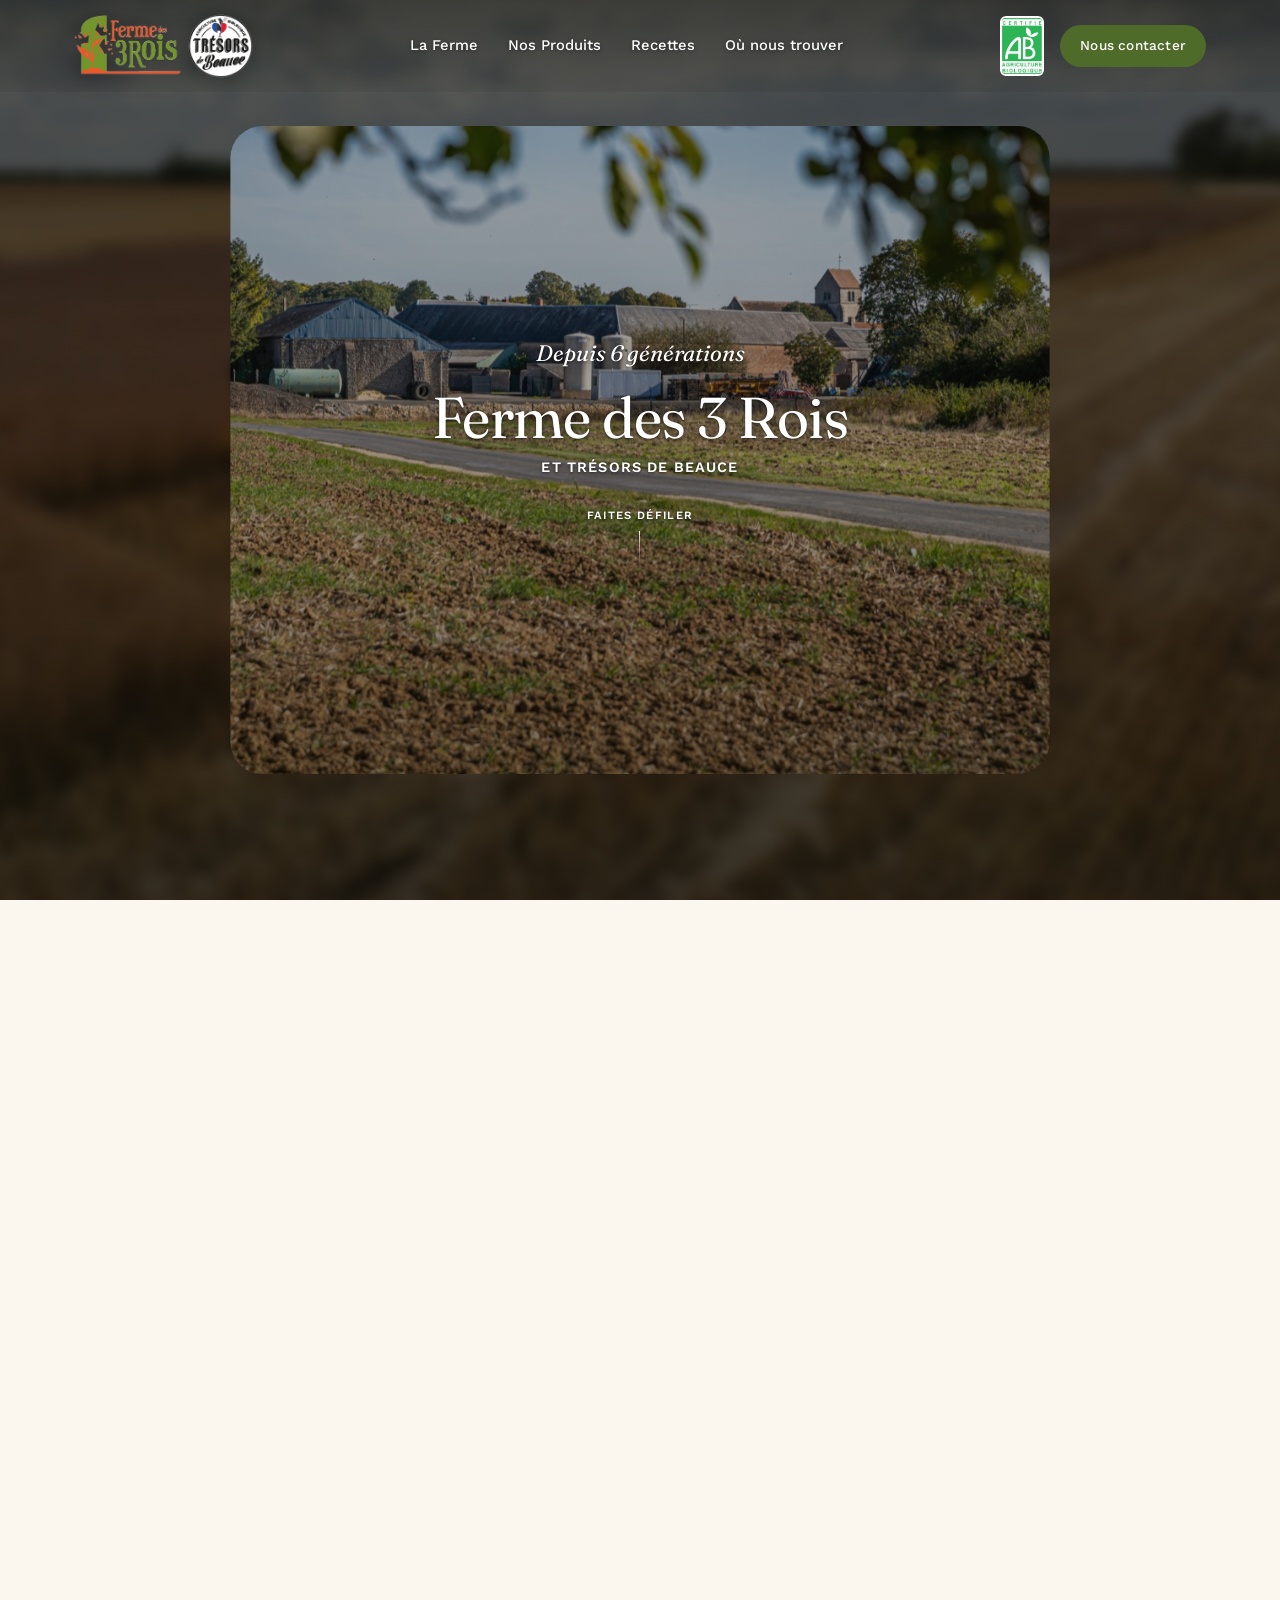
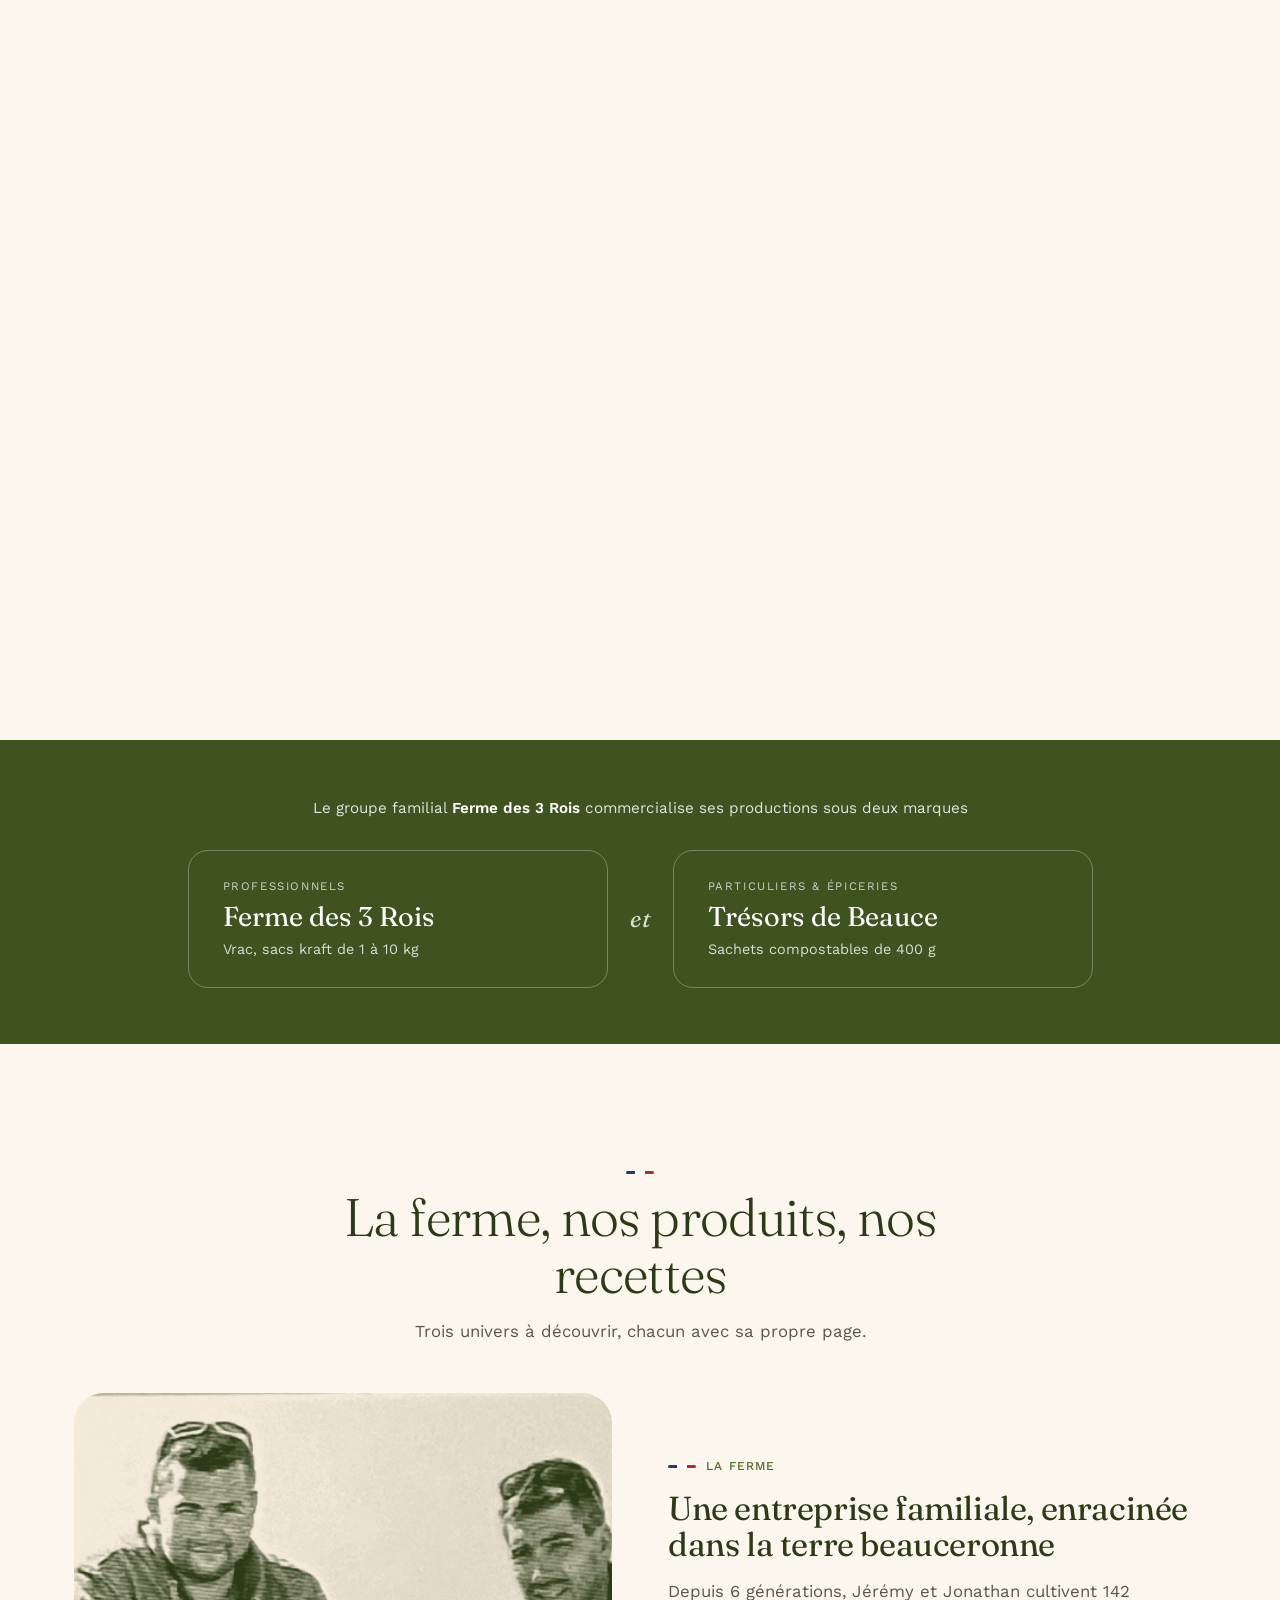
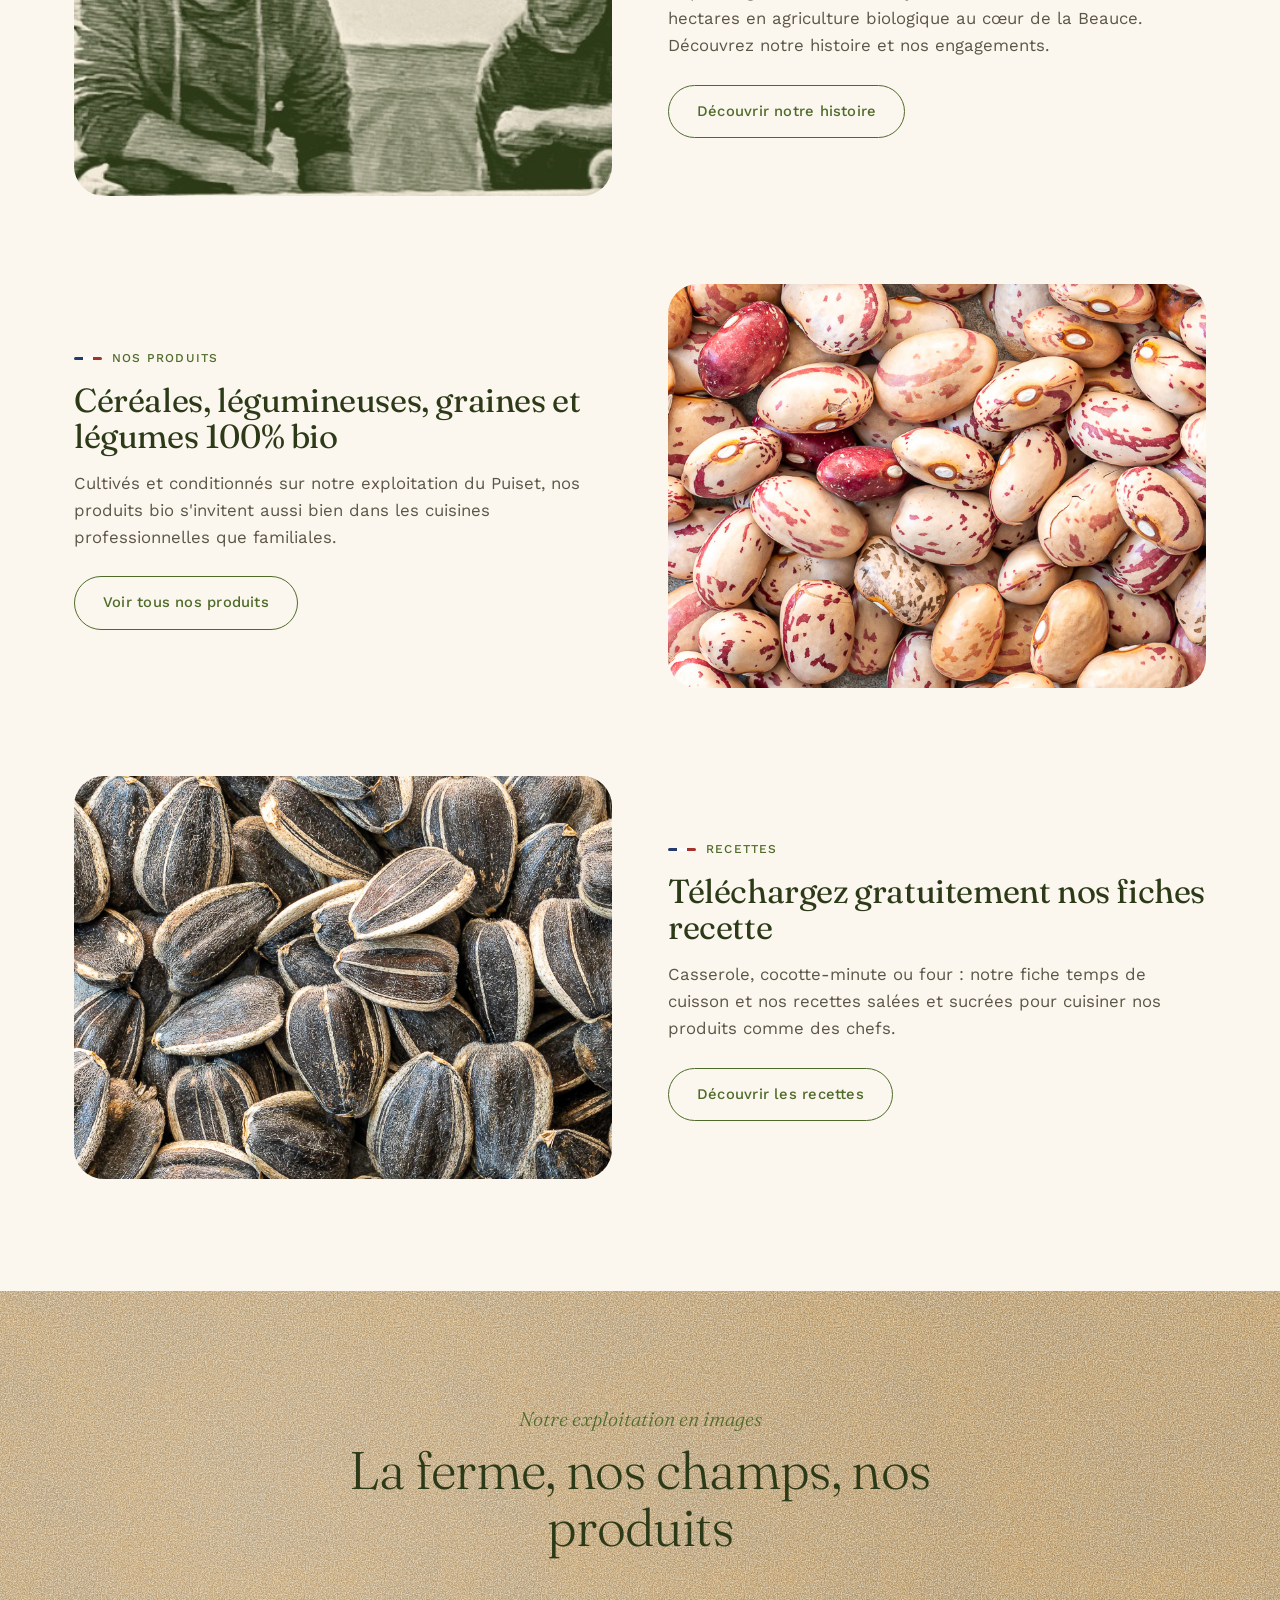
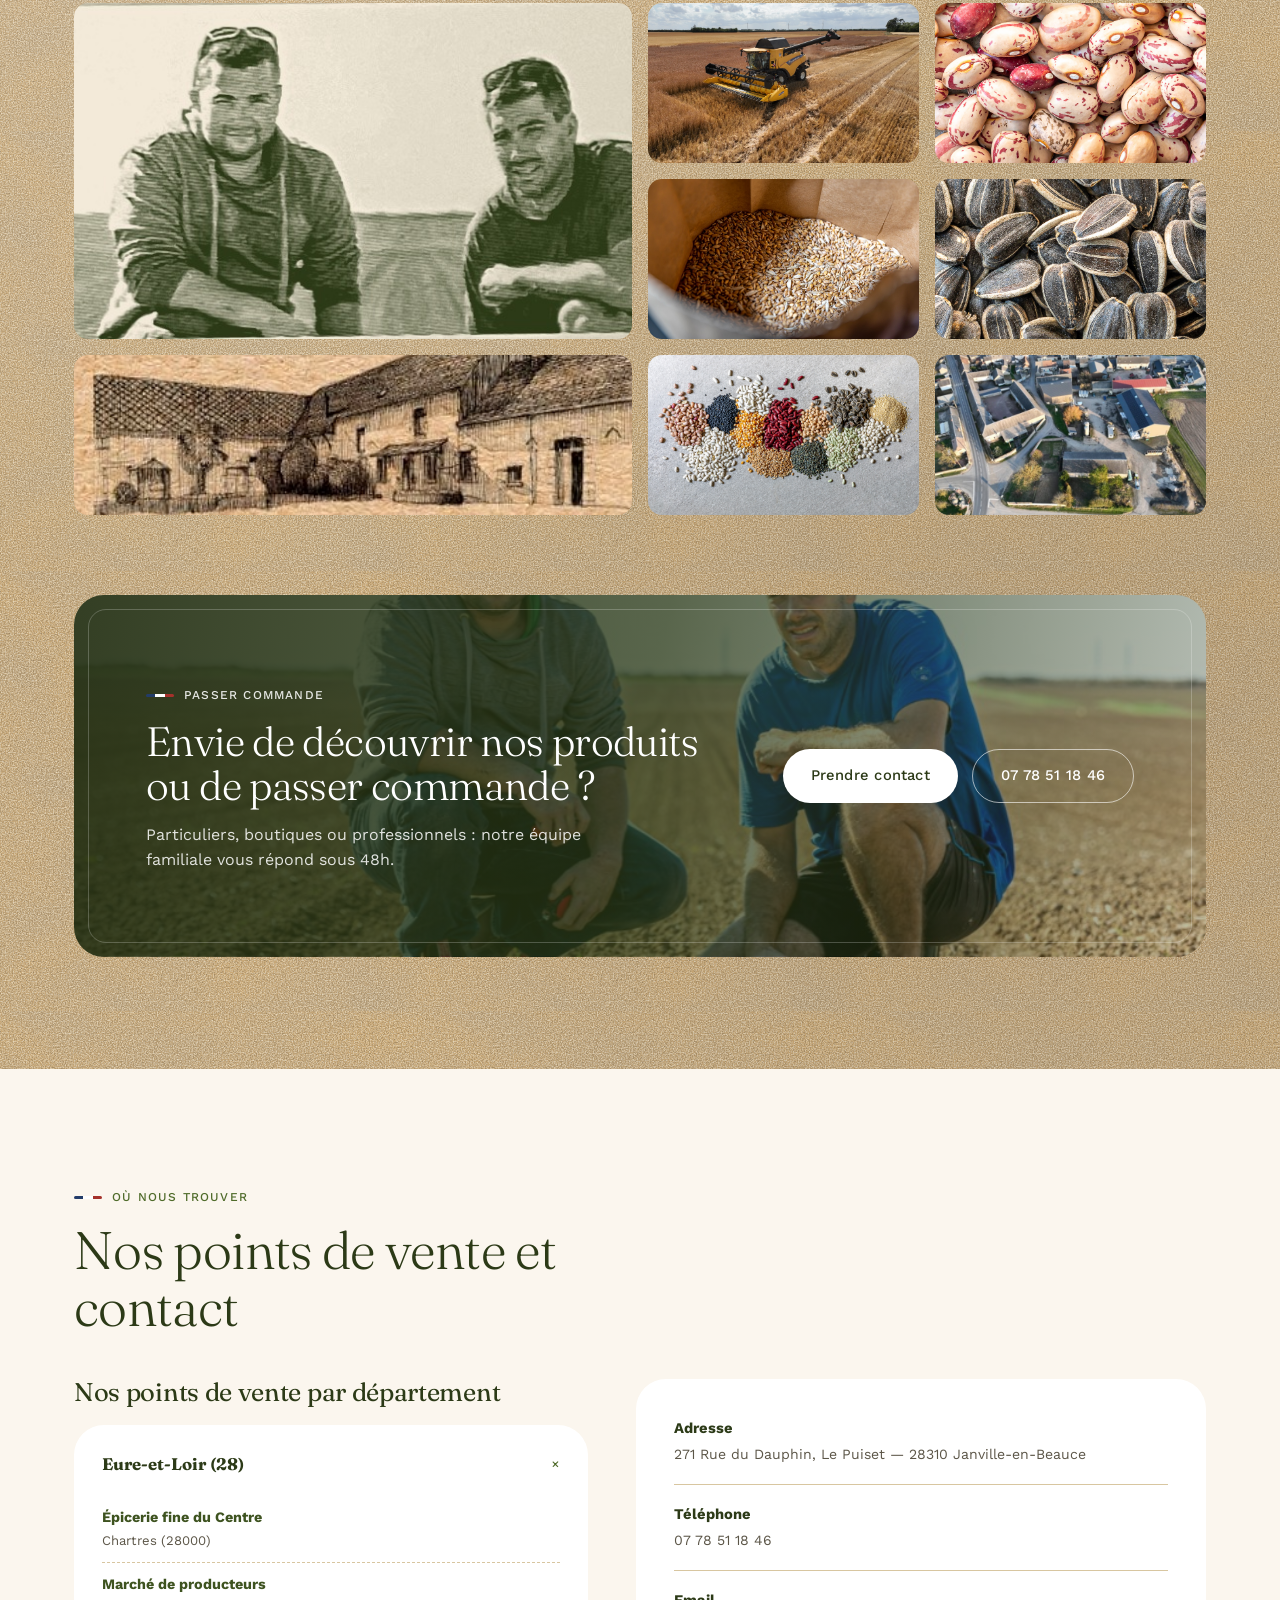
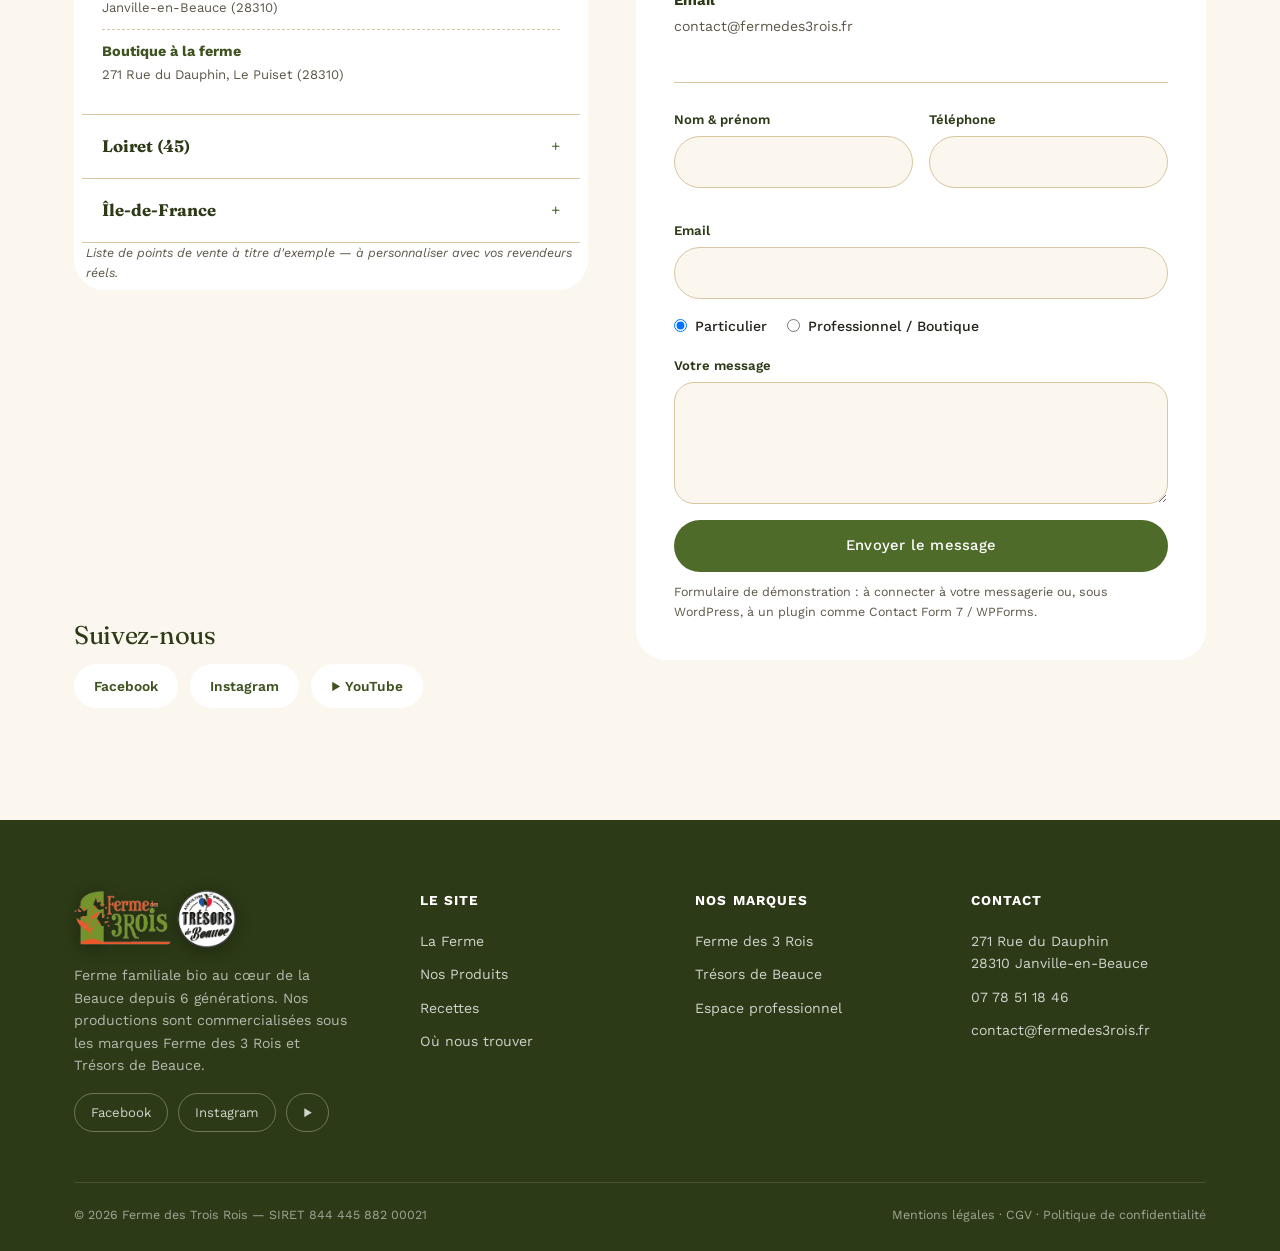
==== index.html @ d500944d "Photos produits libres de droits, bandeaux retravailles, logo AB officiel - Nos produits : 20 photos" ====
<!DOCTYPE html>
<html lang="fr">
<head>
<meta charset="UTF-8">
<meta name="viewport" content="width=device-width, initial-scale=1.0">
<title>Ferme des 3 Rois — Producteur bio en Beauce | Ferme des 3 Rois & Trésors de Beauce</title>
<meta name="description" content="Ferme familiale bio au cœur de la Beauce depuis 6 générations. Céréales, légumineuses, graines et légumes certifiés AB, commercialisés sous les marques Ferme des 3 Rois et Trésors de Beauce.">

<!-- Google Fonts : Fraunces (titres), Caveat (accent manuscrit), Work Sans (texte courant) -->
<link rel="preconnect" href="https://fonts.googleapis.com">
<link rel="preconnect" href="https://fonts.gstatic.com" crossorigin>
<link href="https://fonts.googleapis.com/css2?family=Fraunces:opsz,wght@9..144,300;9..144,400;9..144,500;9..144,600&family=Work+Sans:wght@400;500;600;700&display=swap" rel="stylesheet">

<link rel="stylesheet" href="assets/css/style.css">
</head>
<body>

<!-- ==========================================================
     HEADER
     ========================================================== -->
<header class="site-header" id="siteHeader">
  <div class="container">
    <a href="#accueil" class="brand">
      <img src="assets/images/logo-horizontal.png" alt="Ferme des 3 Rois — Trésors de Beauce">
    </a>

    <nav class="main-nav" id="mainNav">
      <a href="la-ferme.html">La Ferme</a>
      <a href="nos-produits.html">Nos Produits</a>
      <a href="recettes.html">Recettes</a>
      <a href="#contact">Où nous trouver</a>
    </nav>

    <div class="header-cta">
      <div class="ab-chip">
        <img src="assets/images/logo-ab.jpg" alt="Logo Agriculture Biologique" width="40" height="56">
      </div>
      <a href="#contact" class="btn btn-primary btn-sm">Nous contacter</a>
      <button class="nav-toggle" id="navToggle" aria-label="Ouvrir le menu" aria-expanded="false">
        <span></span><span></span><span></span>
      </button>
    </div>
  </div>
</header>

<!-- ==========================================================
     HERO — la photo s'agrandit au fil du défilement (scroll to expand)
     Photos réelles de la ferme : ferme-de-loin.jpg (cadre) et moisson-2.jpg (arrière-plan flouté).
     ========================================================== -->
<section class="scroll-hero" id="accueil">
  <div class="scroll-hero__pin" id="scrollHeroPin">

    <div class="scroll-hero__backdrop">
      <img src="assets/images/real/moisson-2.jpg" alt="">
    </div>

    <div class="scroll-hero__frame" id="scrollHeroFrame">
      <img src="assets/images/real/ferme-de-loin.jpg" alt="La Ferme des 3 Rois au Puiset, vue depuis les champs de la Beauce">
    </div>

    <div class="scroll-hero__gradient" id="scrollHeroGradient"></div>

    <div class="scroll-hero__label" id="scrollHeroLabel">
      <span class="script-tag">Depuis 6 générations</span>
      <h2>Ferme des 3 Rois</h2>
      <span class="scroll-hero__submark">et Trésors de Beauce</span>
      <div class="scroll-cue"><span>Faites défiler</span><span class="line"></span></div>
    </div>

    <div class="container">
      <div class="hero-content" id="scrollHeroContent">
        <span class="hero-kicker"><span class="dot"></span> Producteurs bio · Janville-en-Beauce (28)</span>
        <h1>Le bon sens paysan, <em>depuis 6 générations.</em></h1>
        <p class="hero-lead">La Ferme des 3 Rois cultive et transforme, au cœur de la Beauce, des céréales, légumineuses, graines et légumes 100% biologiques — pour les professionnels comme pour les gourmands.</p>

        <div class="hero-actions">
          <a href="nos-produits.html" class="btn btn-primary">Découvrir nos produits</a>
          <a href="#contact" class="btn btn-outline">Nous contacter</a>
        </div>

        <div class="hero-ab">
          <img class="hero-ab-logo" src="assets/images/logo-ab.jpg" alt="Logo Agriculture Biologique" width="52" height="73">
          <div class="hero-ab-text">
            <strong>Certifié Agriculture Biologique — FR-BIO-01</strong>
            100% de nos cultures conduites en agriculture biologique, contrôlées et certifiées en France.
          </div>
        </div>
      </div>
    </div>

  </div>
</section>

<!-- Bandeau double marque -->
<div class="brands-strip">
  <div class="container">
    <p class="brands-lead">Le groupe familial <strong>Ferme des 3 Rois</strong> commercialise ses productions sous deux marques</p>
    <div class="brands-pair">
      <div class="brand-tile">
        <span class="kicker">Professionnels</span>
        <strong>Ferme des 3 Rois</strong>
        <span>Vrac, sacs kraft de 1 à 10 kg</span>
      </div>
      <span class="brands-et">et</span>
      <div class="brand-tile">
        <span class="kicker">Particuliers &amp; épiceries</span>
        <strong>Trésors de Beauce</strong>
        <span>Sachets compostables de 400 g</span>
      </div>
    </div>
  </div>
</div>

<!-- ==========================================================
     APERÇU DES 3 THÉMATIQUES — chacune a sa propre page
     ========================================================== -->
<section>
  <div class="container">

    <div class="section-head center reveal" style="margin-left:auto;margin-right:auto;">
      <span class="eyebrow" style="justify-content:center;"></span>
      <h2>La ferme, nos produits, nos recettes</h2>
      <p>Trois univers à découvrir, chacun avec sa propre page.</p>
    </div>

    <div class="theme-sections">
      <article class="theme-feature reveal">
        <div class="thumb"><img src="assets/images/real/histoire-portrait.jpg" alt="Jérémy et Jonathan, agriculteurs à la Ferme des 3 Rois"></div>
        <div class="body">
          <span class="eyebrow">La Ferme</span>
          <h3>Une entreprise familiale, enracinée dans la terre beauceronne</h3>
          <p>Depuis 6 générations, Jérémy et Jonathan cultivent 142 hectares en agriculture biologique au cœur de la Beauce. Découvrez notre histoire et nos engagements.</p>
          <a href="la-ferme.html" class="btn btn-ghost">Découvrir notre histoire</a>
        </div>
      </article>

      <article class="theme-feature is-reverse reveal">
        <div class="thumb"><img src="assets/images/real/tdb-legumes-secs.jpg" alt="Haricots bariolés bio, Ferme des 3 Rois"></div>
        <div class="body">
          <span class="eyebrow">Nos Produits</span>
          <h3>Céréales, légumineuses, graines et légumes 100% bio</h3>
          <p>Cultivés et conditionnés sur notre exploitation du Puiset, nos produits bio s'invitent aussi bien dans les cuisines professionnelles que familiales.</p>
          <a href="nos-produits.html" class="btn btn-ghost">Voir tous nos produits</a>
        </div>
      </article>

      <article class="theme-feature reveal">
        <div class="thumb"><img src="assets/images/real/tdb-decortiques.jpg" alt="Tournesol décortiqué bio, Ferme des 3 Rois"></div>
        <div class="body">
          <span class="eyebrow">Recettes</span>
          <h3>Téléchargez gratuitement nos fiches recette</h3>
          <p>Casserole, cocotte-minute ou four : notre fiche temps de cuisson et nos recettes salées et sucrées pour cuisiner nos produits comme des chefs.</p>
          <a href="recettes.html" class="btn btn-ghost">Découvrir les recettes</a>
        </div>
      </article>
    </div>

  </div>
</section>

<!-- ==========================================================
     GALERIE PHOTO
     ========================================================== -->
<section id="galerie" class="paper">
  <div class="container">
    <div class="section-head center reveal" style="margin-left:auto;margin-right:auto;">
      <span class="script-tag">Notre exploitation en images</span>
      <h2>La ferme, nos champs, nos produits</h2>
    </div>

    <div class="gallery-grid reveal" id="galleryGrid">
      <a href="assets/images/real/histoire-portrait.jpg" data-lightbox><img src="assets/images/real/histoire-portrait.jpg" alt="Jérémy et Jonathan, une histoire de famille"></a>
      <a href="assets/images/real/moisson-2.jpg" data-lightbox><img src="assets/images/real/moisson-2.jpg" alt="Le travail de la terre"></a>
      <a href="assets/images/real/tdb-legumes-secs.jpg" data-lightbox><img src="assets/images/real/tdb-legumes-secs.jpg" alt="Nos légumineuses"></a>
      <a href="assets/images/real/produit-epeautre.jpg" data-lightbox><img src="assets/images/real/produit-epeautre.jpg" alt="Nos céréales"></a>
      <a href="assets/images/real/tdb-decortiques.jpg" data-lightbox><img src="assets/images/real/tdb-decortiques.jpg" alt="Nos graines"></a>
      <a href="assets/images/real/histoire-batiment.jpg" data-lightbox><img src="assets/images/real/histoire-batiment.jpg" alt="Notre corps de ferme, au Puiset en Beauce"></a>
      <a href="assets/images/real/atelier-silo.jpg" data-lightbox><img src="assets/images/real/atelier-silo.jpg" alt="Nos légumineuses, céréales et graines"></a>
      <a href="assets/images/real/ferme-drone.jpg" data-lightbox><img src="assets/images/real/ferme-drone.jpg" alt="La ferme vue du ciel"></a>
    </div>

    <div class="page-cta reveal" style="--cta-img:url('../images/real/agriculteurs-champ.jpg')">
      <div class="page-cta__text">
        <span class="eyebrow">Passer commande</span>
        <h3>Envie de découvrir nos produits ou de passer commande&nbsp;?</h3>
        <p>Particuliers, boutiques ou professionnels : notre équipe familiale vous répond sous 48h.</p>
      </div>
      <div class="page-cta__actions">
        <a href="#contact" class="btn btn-light">Prendre contact</a>
        <a href="tel:+33778511846" class="btn btn-outline">07 78 51 18 46</a>
      </div>
    </div>
  </div>
</section>

<!-- ==========================================================
     4. OU NOUS TROUVER / CONTACT
     ========================================================== -->
<section id="contact">
  <div class="container">

    <div class="numbered-head reveal">
      <div class="head-text">
        <span class="eyebrow">Où nous trouver</span>
        <h2>Nos points de vente et contact</h2>
      </div>
    </div>

    <div class="contact-grid">

      <!-- Colonne gauche : magasins + carte + réseaux -->
      <div class="reveal">
        <h3 style="margin-bottom:18px;">Nos points de vente par département</h3>
        <div class="store-finder" id="storeAccordion">

          <div class="accordion-item is-open">
            <button class="accordion-trigger">Eure-et-Loir (28) <span class="chevron">+</span></button>
            <div class="accordion-panel">
              <ul class="store-list">
                <li><strong>Épicerie fine du Centre</strong><span>Chartres (28000)</span></li>
                <li><strong>Marché de producteurs</strong><span>Janville-en-Beauce (28310)</span></li>
                <li><strong>Boutique à la ferme</strong><span>271 Rue du Dauphin, Le Puiset (28310)</span></li>
              </ul>
            </div>
          </div>

          <div class="accordion-item">
            <button class="accordion-trigger">Loiret (45) <span class="chevron">+</span></button>
            <div class="accordion-panel">
              <ul class="store-list">
                <li><strong>Épicerie bio locale</strong><span>Orléans (45000)</span></li>
              </ul>
            </div>
          </div>

          <div class="accordion-item">
            <button class="accordion-trigger">Île-de-France <span class="chevron">+</span></button>
            <div class="accordion-panel">
              <ul class="store-list">
                <li><strong>Épicerie fine partenaire</strong><span>Paris</span></li>
              </ul>
            </div>
          </div>

          <p class="store-note">Liste de points de vente à titre d'exemple — à personnaliser avec vos revendeurs réels.</p>
        </div>

        <div class="map-embed reveal">
          <iframe
            src="https://maps.google.com/maps?q=271%20Rue%20du%20Dauphin%2C%2028310%20Janville-en-Beauce&t=&z=13&ie=UTF8&iwloc=&output=embed"
            loading="lazy" title="Localisation de la Ferme des 3 Rois"></iframe>
        </div>

        <h3 style="margin-bottom:14px;">Suivez-nous</h3>
        <div class="social-row">
          <a href="https://www.facebook.com/Tr%C3%A9sors-De-Beauce-111578571300424" class="social-btn" target="_blank" rel="noopener">Facebook</a>
          <a href="https://www.instagram.com/tresorsdebeauce/" class="social-btn" target="_blank" rel="noopener">Instagram</a>
          <a href="#" class="social-btn">▶️ YouTube</a>
        </div>
      </div>

      <!-- Colonne droite : formulaire -->
      <div class="contact-card reveal">
        <div class="contact-info-row">
          <div><strong>Adresse</strong><span>271 Rue du Dauphin, Le Puiset — 28310 Janville-en-Beauce</span></div>
        </div>
        <div class="contact-info-row">
          <div><strong>Téléphone</strong><a href="tel:+33778511846">07 78 51 18 46</a></div>
        </div>
        <div class="contact-info-row">
          <div><strong>Email</strong><a href="mailto:contact@fermedes3rois.fr">contact@fermedes3rois.fr</a></div>
        </div>

        <hr style="border:none;border-top:1px solid var(--kraft-300);margin:26px 0;">

        <form id="contactForm">
          <div class="form-row">
            <div class="field">
              <label for="cf-nom">Nom &amp; prénom</label>
              <input type="text" id="cf-nom" name="nom" required>
            </div>
            <div class="field">
              <label for="cf-tel">Téléphone</label>
              <input type="tel" id="cf-tel" name="telephone">
            </div>
          </div>
          <div class="field">
            <label for="cf-email">Email</label>
            <input type="email" id="cf-email" name="email" required>
          </div>

          <div class="radio-group">
            <label><input type="radio" name="profil" value="particulier" checked> Particulier</label>
            <label><input type="radio" name="profil" value="professionnel"> Professionnel / Boutique</label>
          </div>

          <div class="field">
            <label for="cf-message">Votre message</label>
            <textarea id="cf-message" name="message" rows="4" required></textarea>
          </div>

          <button type="submit" class="btn btn-primary" style="width:100%;">Envoyer le message</button>
          <p class="form-note">Formulaire de démonstration : à connecter à votre messagerie ou, sous WordPress, à un plugin comme Contact Form 7 / WPForms.</p>
          <div class="form-success" id="formSuccess">✓ Merci, votre message a bien été envoyé. Notre équipe vous répond sous 48h.</div>
        </form>
      </div>

    </div>
  </div>
</section>

<!-- ==========================================================
     FOOTER
     ========================================================== -->
<footer class="site-footer">
  <div class="container">
    <div class="footer-top">
      <div class="footer-brand">
        <img src="assets/images/logo-horizontal.png" alt="Ferme des 3 Rois — Trésors de Beauce">
        <p>Ferme familiale bio au cœur de la Beauce depuis 6 générations. Nos productions sont commercialisées sous les marques Ferme des 3 Rois et Trésors de Beauce.</p>
        <div class="footer-social">
          <a href="https://www.facebook.com/Tr%C3%A9sors-De-Beauce-111578571300424" aria-label="Facebook" target="_blank" rel="noopener">Facebook</a>
          <a href="https://www.instagram.com/tresorsdebeauce/" aria-label="Instagram" target="_blank" rel="noopener">Instagram</a>
          <a href="#" aria-label="YouTube">▶️</a>
        </div>
      </div>
      <div class="footer-col">
        <h5>Le site</h5>
        <ul>
          <li><a href="la-ferme.html">La Ferme</a></li>
          <li><a href="nos-produits.html">Nos Produits</a></li>
          <li><a href="recettes.html">Recettes</a></li>
          <li><a href="#contact">Où nous trouver</a></li>
        </ul>
      </div>
      <div class="footer-col">
        <h5>Nos marques</h5>
        <ul>
          <li><a href="#accueil">Ferme des 3 Rois</a></li>
          <li><a href="#accueil">Trésors de Beauce</a></li>
          <li><a href="nos-produits.html">Espace professionnel</a></li>
        </ul>
      </div>
      <div class="footer-col">
        <h5>Contact</h5>
        <ul>
          <li>271 Rue du Dauphin<br>28310 Janville-en-Beauce</li>
          <li><a href="tel:+33778511846">07 78 51 18 46</a></li>
          <li><a href="mailto:contact@fermedes3rois.fr">contact@fermedes3rois.fr</a></li>
        </ul>
      </div>
    </div>
    <div class="footer-bottom">
      <span>© 2026 Ferme des Trois Rois — SIRET 844 445 882 00021</span>
      <span><a href="#">Mentions légales</a> · <a href="#">CGV</a> · <a href="#">Politique de confidentialité</a></span>
    </div>
  </div>
</footer>

<!-- Lightbox galerie -->
<div class="lightbox" id="lightbox">
  <button class="lightbox-close" id="lightboxClose">✕</button>
  <img src="" alt="" id="lightboxImg">
</div>

<script src="assets/js/main.js"></script>
</body>
</html>
---- assets/css/style.css ----
/* ==========================================================================
   FERME DES 3 ROIS — Feuille de style principale
   Structure pensée pour être simple à reproduire en sections WordPress
   (Elementor / Divi / Bricks) : chaque bloc ci-dessous = une "section".
   ========================================================================== */

/* ---------- 1. Variables de marque ---------- */
:root{
  --green-900:#2c3a17;
  --green-800:#3e5320;
  --green-700:#4f6b2a;
  --green-600:#6e8b3d;
  --green-500:#88a955;
  --green-100:#eef2e4;

  --accent-700:#3e5320;
  --accent-600:#4f6b2a;
  --accent-500:#6e8b3d;
  --accent-400:#88a955;
  --accent-100:#eef2e4;

  --france-blue:#233c69;
  --france-red:#a5312b;

  --kraft-900:#3a2f22;
  --kraft-700:#7a5a38;
  --kraft-300:#d8c6a0;
  --kraft-100:#f3ead9;
  --cream:#fbf6ee;

  --ink:#26231d;
  --ink-soft:#5c5648;
  --white:#ffffff;

  --font-display:'Fraunces', Georgia, 'Times New Roman', serif;
  --font-accent:'Fraunces', Georgia, serif;
  --font-body:'Work Sans', -apple-system, BlinkMacSystemFont, "Segoe UI", sans-serif;

  --radius-lg:30px;
  --radius-md:20px;
  --radius-sm:14px;
  --radius-input:33px;
  --shadow-soft:none;
  --shadow-card:none;
  --container:1180px;
}

/* ---------- 2. Reset & base ---------- */
*,*::before,*::after{box-sizing:border-box;margin:0;padding:0;}
html{scroll-behavior:smooth;}
body{
  font-family:var(--font-body);
  color:var(--ink);
  background:var(--cream);
  line-height:1.6;
  -webkit-font-smoothing:antialiased;
  overflow-x:hidden;
}
img{max-width:100%;display:block;}
a{color:inherit;text-decoration:none;}
ul{list-style:none;}
button{font:inherit;cursor:pointer;border:none;background:none;color:inherit;}
input,textarea,select{font:inherit;}
.container{max-width:var(--container);margin:0 auto;padding:0 24px;}

h1,h2,h3,h4{font-family:var(--font-display);font-weight:400;line-height:1.08;letter-spacing:-0.012em;color:var(--green-900);}
h2{font-size:clamp(2.1rem,4.4vw,3.3rem);font-weight:300;}
h3{font-size:clamp(1.25rem,2.4vw,1.6rem);}
p{color:var(--ink-soft);}

.eyebrow{
  display:inline-flex;align-items:center;gap:10px;
  font-family:var(--font-body);font-weight:500;letter-spacing:.1em;
  text-transform:uppercase;font-size:.75rem;color:var(--accent-600);
  margin-bottom:14px;
}
.eyebrow::before{
  content:"";width:28px;height:3px;display:inline-block;border-radius:2px;
  background:linear-gradient(90deg, var(--france-blue) 0 33%, #fff 33% 67%, var(--france-red) 67% 100%);
}
.script-tag{font-family:var(--font-display);font-style:italic;font-weight:300;font-size:1.25rem;color:var(--green-700);display:block;margin-bottom:6px;}

.section-head{max-width:640px;margin-bottom:48px;}
.section-head.center{margin-left:auto;margin-right:auto;text-align:center;}
.section-head p{margin-top:16px;font-size:1.05rem;max-width:60ch;}
.section-head.center p{margin-left:auto;margin-right:auto;}

section{padding:112px 0;position:relative;}
@media (max-width:720px){ section{padding:64px 0;} }

/* kraft-paper grain (texture reprise de nos emballages) utilisé sur les sections alternées */
.paper{
  background-color:#c9a876;
  background-image:
    radial-gradient(circle at 20% 15%, rgba(255,255,255,.14), transparent 45%),
    radial-gradient(circle at 85% 75%, rgba(58,47,34,.12), transparent 50%),
    url("../images/textures/kraft-paper.svg");
  background-size:auto, auto, 440px 440px;
  background-repeat:no-repeat, no-repeat, repeat;
}

/* ---------- 3. Boutons ---------- */
.btn{
  display:inline-flex;align-items:center;justify-content:center;gap:8px;
  padding:14px 28px;border-radius:100px;font-weight:500;font-size:.92rem;letter-spacing:.015em;
  transition:background .2s ease, color .2s ease, border-color .2s ease;
  white-space:nowrap;
}
.btn-primary{background:var(--accent-600);color:var(--white);}
.btn-primary:hover{background:var(--green-900);}
.btn-outline{border:1.5px solid currentColor;color:var(--white);}
.btn-outline:hover{background:rgba(255,255,255,.15);}
.btn-ghost{border:1px solid var(--green-700);color:var(--green-700);}
.btn-ghost:hover{background:var(--green-700);color:var(--white);}
.btn-sm{padding:10px 20px;font-size:.85rem;}
.btn[disabled]{opacity:.5;cursor:not-allowed;}

/* ---------- 4. Header ---------- */
.site-header{
  position:fixed;top:0;left:0;right:0;z-index:100;
  padding:14px 0;
  background:linear-gradient(180deg, rgba(20,19,12,.42) 0%, rgba(20,19,12,.08) 100%);
  transition:background .3s ease, box-shadow .3s ease, padding .3s ease;
}
.site-header .container{display:flex;align-items:center;justify-content:space-between;gap:24px;}
.site-header.is-scrolled{background:rgba(251,246,238,.97);border-bottom:1px solid rgba(38,35,29,.1);padding:8px 0;}

.brand{display:flex;align-items:center;gap:12px;}
.brand img{height:64px;width:auto;transition:height .3s ease, filter .3s ease;filter:drop-shadow(0 3px 10px rgba(0,0,0,.35));}
.site-header.is-scrolled .brand img{height:50px;filter:drop-shadow(0 2px 6px rgba(38,35,29,.18));}

.ab-chip{display:flex;align-items:center;}
.ab-chip img{height:60px;width:auto;border-radius:6px;border:2px solid #fff;background:#fff;transition:height .3s ease;}
.site-header.is-scrolled .ab-chip img{height:48px;border-color:transparent;}

.main-nav{display:flex;align-items:center;gap:30px;}
.main-nav a{
  font-weight:500;font-size:.92rem;color:#fff;position:relative;padding:4px 0;
  text-shadow:0 1px 4px rgba(0,0,0,.45);transition:color .3s ease, text-shadow .3s ease;
}
.main-nav a::after{content:"";position:absolute;left:0;bottom:-2px;width:0;height:2px;background:var(--accent-400);transition:width .25s ease;}
.main-nav a:hover::after{width:100%;}
.site-header.is-scrolled .main-nav a{color:var(--ink);text-shadow:none;}
.site-header.is-scrolled .main-nav a::after{background:var(--accent-500);}
.header-cta{display:flex;align-items:center;gap:16px;}
.nav-toggle{
  display:none;position:relative;z-index:150;width:42px;height:42px;border-radius:50%;
  background:var(--white);box-shadow:var(--shadow-card);align-items:center;justify-content:center;
  flex-direction:column;gap:5px;flex-shrink:0;
}
.nav-toggle span{width:18px;height:2px;background:var(--ink);display:block;transition:transform .25s ease, opacity .25s ease;}
.nav-toggle.is-open span:nth-child(1){transform:translateY(7px) rotate(45deg);}
.nav-toggle.is-open span:nth-child(2){opacity:0;}
.nav-toggle.is-open span:nth-child(3){transform:translateY(-7px) rotate(-45deg);}

@media (max-width:960px){
  .ab-chip{display:none;}
  .brand img{height:48px;}
  .site-header.is-scrolled .brand img{height:42px;}
  .main-nav{
    position:fixed;z-index:140;top:0;right:0;bottom:0;left:30%;background:var(--cream);
    flex-direction:column;justify-content:center;align-items:flex-start;
    padding:40px;gap:26px;transform:translateX(100%);transition:transform .35s ease;
    }
  .main-nav.open{transform:translateX(0);}
  .main-nav a{font-size:1.3rem;color:var(--ink);text-shadow:none;}
  .nav-toggle{display:flex;}
  .header-cta .btn-primary{padding:11px 18px;font-size:.85rem;}
}

/* ---------- 5. Hero — scroll-to-expand ---------- */
/* Le visiteur fait défiler pour "agrandir" la photo jusqu'au plein écran,
   puis le contenu du hero (titre, texte, CTA) apparaît par-dessus.
   Sous WordPress : bloc HTML/JS personnalisé (Elementor "HTML" ou plugin de code). */
.scroll-hero{position:relative;height:260vh;padding:0;}
@media (max-width:720px){ .scroll-hero{height:210vh;} }

.scroll-hero__pin{
  position:sticky;top:0;height:100svh;min-height:100vh;overflow:hidden;color:var(--white);
}

.scroll-hero__backdrop{position:absolute;top:0;right:0;bottom:0;left:0;z-index:0;}
.scroll-hero__backdrop img{
  width:100%;height:100%;object-fit:cover;filter:blur(6px) brightness(.55) saturate(1.05);
  transform:scale(1.1);
}

.scroll-hero__frame{
  position:absolute;top:0;right:0;bottom:0;left:0;z-index:1;
  overflow:hidden;border-radius:32px;
  clip-path:inset(14vh 18vw round 32px);
  will-change:clip-path;
}
.scroll-hero__frame img{width:100%;height:100%;object-fit:cover;}

.scroll-hero__gradient{
  position:absolute;top:0;right:0;bottom:0;left:0;z-index:2;opacity:.35;
  background:linear-gradient(180deg, rgba(20,19,12,.5) 0%, rgba(20,19,12,.55) 50%, rgba(20,19,12,.9) 100%);
  will-change:opacity;
}

.scroll-hero__label{
  position:absolute;z-index:3;inset:0;display:flex;flex-direction:column;
  align-items:center;justify-content:center;text-align:center;gap:10px;
  will-change:opacity, transform;
}
.scroll-hero__label{text-shadow:0 1px 3px rgba(0,0,0,.55), 0 2px 22px rgba(0,0,0,.6);}
.scroll-hero__label .script-tag{color:#fff;font-weight:400;font-size:1.4rem;}
.scroll-hero__label h2{color:#fff;font-weight:400;font-size:clamp(2.2rem,5vw,3.6rem);}
.scroll-hero__submark{
  font-family:var(--font-body);font-weight:600;font-size:.9rem;letter-spacing:.08em;
  text-transform:uppercase;color:#fff;margin-top:-4px;
}

.scroll-hero .container{position:relative;z-index:3;height:100%;}
.scroll-hero .hero-content{
  position:absolute;left:24px;right:24px;bottom:0;z-index:3;padding:0 0 96px;
  max-width:calc(var(--container) - 48px);margin:0 auto;
  opacity:0;transform:translateY(28px);will-change:opacity, transform;
}
.hero-kicker{
  display:inline-flex;align-items:center;gap:10px;background:transparent;
  border:1px solid rgba(255,255,255,.5);
  padding:8px 16px;border-radius:100px;font-size:.8rem;font-weight:600;letter-spacing:.05em;
  margin-bottom:22px;
}
.hero-kicker .dot{width:6px;height:6px;border-radius:50%;background:var(--accent-500);}
.scroll-hero h1{
  color:var(--white);font-weight:300;letter-spacing:-0.022em;font-size:clamp(2.8rem,6.4vw,5rem);max-width:860px;
}
.scroll-hero h1 em{font-style:normal;color:var(--accent-400);}
.hero-lead{max-width:560px;font-size:1.15rem;color:rgba(255,255,255,.88);margin-top:20px;}
.hero-actions{display:flex;flex-wrap:wrap;gap:16px;margin-top:36px;align-items:center;}
.hero-ab{
  display:flex;align-items:center;gap:12px;margin-top:46px;padding-top:26px;
  border-top:1px solid rgba(255,255,255,.25);max-width:560px;
}
.hero-ab-logo{width:60px;height:auto;border-radius:6px;border:2px solid #fff;flex-shrink:0;}
.hero-ab-text{font-size:.85rem;color:rgba(255,255,255,.85);}
.hero-ab-text strong{display:block;color:#fff;font-size:.95rem;}

.scroll-cue{
  display:flex;flex-direction:column;align-items:center;gap:6px;font-size:.7rem;
  letter-spacing:.12em;color:#fff;font-weight:600;text-transform:uppercase;margin-top:18px;
}
.scroll-cue .line{width:1px;height:34px;background:linear-gradient(rgba(255,255,255,.9),transparent);animation:scrollcue 1.8s infinite;}
@keyframes scrollcue{0%{opacity:0;transform:scaleY(.3);transform-origin:top;}50%{opacity:1;}100%{opacity:0;transform:scaleY(1);transform-origin:top;}}

@media (prefers-reduced-motion: reduce){
  .scroll-hero{height:auto;}
  .scroll-hero__pin{position:relative;height:100svh;}
  .scroll-hero__frame{clip-path:none !important;border-radius:0;}
  .scroll-hero__label{display:none;}
  .scroll-hero .hero-content{position:relative;opacity:1;transform:none;padding-top:40vh;}
  .scroll-hero__gradient{opacity:.85 !important;}
}

/* ---------- 6. Marques (bandeau double marque) ---------- */

/* ---------- 7. Numbered section header ---------- */
.numbered-head{display:flex;gap:20px;align-items:flex-start;margin-bottom:44px;flex-wrap:wrap;}
.numbered-head .num{
  font-family:var(--font-display);font-size:3.2rem;color:var(--green-600);opacity:.35;line-height:1;
}
.numbered-head .head-text{max-width:640px;}

/* ---------- 8. La Ferme : Histoire ---------- */
.histoire{display:grid;grid-template-columns:0.85fr 1.15fr;gap:64px;align-items:center;}
@media (max-width:860px){.histoire{grid-template-columns:1fr;}}
.histoire-media{position:relative;}
.histoire-media img{border-radius:var(--radius-lg);box-shadow:var(--shadow-soft);}
.histoire-media .stat-card{
  position:absolute;left:-24px;bottom:-24px;background:var(--white);border-radius:var(--radius-md);
  padding:18px 22px;box-shadow:var(--shadow-card);display:flex;gap:18px;
}
@media (max-width:520px){.histoire-media .stat-card{position:static;margin-top:18px;left:0;bottom:0;}}
.histoire-media .stat-card div strong{display:block;font-family:var(--font-display);font-size:1.5rem;color:var(--accent-600);}
.histoire-media .stat-card div span{font-size:.75rem;color:var(--ink-soft);text-transform:uppercase;letter-spacing:.05em;}

.histoire-body p{margin-bottom:16px;}
.quote-block{
  margin-top:26px;background:var(--kraft-100);
  border-radius:var(--radius-md);padding:26px 30px;
}
.quote-block p{font-family:var(--font-display);font-style:italic;color:var(--green-900);font-size:1.08rem;margin-bottom:8px;}
.quote-block cite{font-size:.85rem;font-style:normal;color:var(--ink-soft);font-weight:600;}

/* ---------- 9. Engagement cards ---------- */
.engagement-grid{display:grid;grid-template-columns:repeat(4,1fr);gap:24px;margin-top:56px;}
@media (max-width:960px){.engagement-grid{grid-template-columns:1fr 1fr;}}
@media (max-width:560px){.engagement-grid{grid-template-columns:1fr;}}
.engagement-card{
  background:var(--white);border-radius:var(--radius-md);overflow:hidden;box-shadow:var(--shadow-card);
}
.engagement-card img{aspect-ratio:4/3;object-fit:cover;}
.engagement-card .body{padding:22px 22px 26px;}
.engagement-card h4{font-size:1.05rem;margin-bottom:8px;}
.engagement-card p{font-size:.9rem;}
.engagement-card .tick{color:var(--green-600);font-weight:700;font-size:.8rem;}

/* certifications row */
.certif-row{display:flex;flex-wrap:wrap;gap:14px;margin-top:40px;}
.certif-badge{
  display:flex;align-items:center;gap:10px;background:transparent;border:1px solid var(--green-700);border-radius:100px;
  padding:10px 20px;font-size:.82rem;font-weight:500;color:var(--green-800);
}
.certif-badge--fr::before{content:"";width:22px;height:3px;border-radius:2px;
  background:linear-gradient(90deg, var(--france-blue) 0 33%, #fff 33% 67%, var(--france-red) 67% 100%);
  box-shadow:0 0 0 1px rgba(38,35,29,.15);}

/* ---------- 9b. Aperçu des pages (accueil) — 3 sections éditoriales ---------- */
.theme-sections{display:flex;flex-direction:column;gap:88px;margin-top:12px;}
.theme-feature{display:grid;grid-template-columns:1fr 1fr;gap:56px;align-items:center;}
.theme-feature.is-reverse .thumb{order:2;}
.theme-feature.is-reverse .body{order:1;}
.theme-feature .thumb{border-radius:var(--radius-lg);overflow:hidden;box-shadow:var(--shadow-soft);aspect-ratio:4/3;}
.theme-feature .thumb img{width:100%;height:100%;object-fit:cover;}
.theme-feature .body h3{font-size:clamp(1.6rem,2.6vw,2.1rem);margin-bottom:16px;}
.theme-feature .body p{font-size:1.05rem;margin-bottom:26px;}
@media (max-width:860px){
  .theme-feature{grid-template-columns:1fr;gap:26px;}
  .theme-feature.is-reverse .thumb{order:1;}
  .theme-feature.is-reverse .body{order:2;}
  .theme-sections{gap:56px;}
}

/* ---------- 10. Produits ---------- */
.tabs-bar{display:flex;flex-wrap:wrap;gap:10px;margin-bottom:40px;}
.tab-btn{
  padding:11px 22px;border-radius:100px;border:1px solid var(--kraft-300);
  font-weight:500;font-size:.88rem;color:var(--ink-soft);background:var(--white);
  transition:background .2s ease, color .2s ease;
}
.tab-btn.is-active,.tab-btn:hover{background:var(--green-700);border-color:var(--green-700);color:#fff;}

.tab-panel{display:none;}
.tab-panel.is-active{display:block;animation:fadein .4s ease;}
@keyframes fadein{from{opacity:0;}to{opacity:1;}}

.tab-panel-intro{max-width:640px;margin-bottom:28px;font-size:.98rem;}
.subgroup-title{
  font-family:var(--font-body);font-weight:700;text-transform:uppercase;letter-spacing:.08em;
  font-size:.8rem;color:var(--accent-600);margin:32px 0 16px;
}
.subgroup-title:first-of-type{margin-top:0;}

.product-grid{display:grid;grid-template-columns:repeat(4,1fr);gap:22px;}
@media (max-width:1080px){.product-grid{grid-template-columns:repeat(3,1fr);}}
@media (max-width:760px){.product-grid{grid-template-columns:repeat(2,1fr);}}
@media (max-width:460px){.product-grid{grid-template-columns:1fr;}}

.product-card{
  background:var(--white);border-radius:var(--radius-md);overflow:hidden;box-shadow:var(--shadow-card);
}
.product-card .thumb{position:relative;aspect-ratio:4/3;overflow:hidden;}
.product-card .thumb img{width:100%;height:100%;object-fit:cover;}
.product-card .cook-time{
  position:absolute;top:10px;right:10px;background:rgba(255,255,255,.95);border-radius:100px;
  padding:5px 11px;font-size:.72rem;font-weight:700;color:var(--green-800);display:flex;align-items:center;gap:5px;
}
.product-card .body{padding:16px 18px 20px;}
.product-card h4{font-size:.98rem;margin-bottom:6px;}
.product-card p{font-size:.83rem;margin:0;}
.product-more{text-align:center;margin-top:40px;}

/* ---------- 11. Recettes ---------- */
.recipe-feature{
  display:grid;grid-template-columns:1fr 1fr;gap:0;background:var(--green-800);border-radius:var(--radius-lg);
  overflow:hidden;margin-bottom:56px;color:#fff;box-shadow:var(--shadow-soft);
}
@media (max-width:760px){.recipe-feature{grid-template-columns:1fr;}}
.recipe-feature img{height:100%;min-height:260px;object-fit:cover;}
.recipe-feature .body{padding:44px;display:flex;flex-direction:column;justify-content:center;}
.recipe-feature .eyebrow{color:rgba(255,255,255,.85);}
.recipe-feature h3{color:#fff;font-size:1.7rem;margin-bottom:12px;}
.recipe-feature p{color:rgba(255,255,255,.82);margin-bottom:24px;}

.recipe-grid{display:grid;grid-template-columns:repeat(3,1fr);gap:24px;}
@media (max-width:860px){.recipe-grid{grid-template-columns:repeat(2,1fr);}}
@media (max-width:560px){.recipe-grid{grid-template-columns:1fr;}}
.recipe-card{background:var(--white);border-radius:var(--radius-md);overflow:hidden;box-shadow:var(--shadow-card);}
.recipe-card .thumb{aspect-ratio:4/3;overflow:hidden;}
.recipe-card .thumb img{width:100%;height:100%;object-fit:cover;}
.recipe-card .body{padding:18px 20px 22px;}
.recipe-card .meta{display:flex;gap:10px;font-size:.75rem;color:var(--ink-soft);margin-bottom:8px;text-transform:uppercase;letter-spacing:.04em;}
.recipe-card h4{font-size:1.02rem;margin-bottom:8px;}
.recipe-card p{font-size:.86rem;margin-bottom:16px;}

/* ---------- 12. Galerie ---------- */
.gallery-grid{
  display:grid;grid-template-columns:repeat(4,1fr);grid-auto-rows:160px;gap:16px;
}
.gallery-grid a{border-radius:var(--radius-sm);overflow:hidden;display:block;position:relative;}
.gallery-grid img{width:100%;height:100%;object-fit:cover;}
.gallery-grid a::after{content:"⤢";position:absolute;top:10px;right:10px;color:#fff;background:rgba(0,0,0,.35);
  width:30px;height:30px;border-radius:50%;display:flex;align-items:center;justify-content:center;font-size:.85rem;opacity:0;transition:opacity .2s;}
.gallery-grid a:hover::after{opacity:1;}
.gallery-grid a:nth-child(1){grid-column:span 2;grid-row:span 2;}
.gallery-grid a:nth-child(6){grid-column:span 2;}
@media (max-width:760px){
  .gallery-grid{grid-template-columns:repeat(2,1fr);grid-auto-rows:140px;}
  .gallery-grid a:nth-child(1){grid-column:span 2;grid-row:span 2;}
}

.lightbox{
  position:fixed;top:0;right:0;bottom:0;left:0;background:rgba(20,18,12,.92);z-index:1000;display:none;
  align-items:center;justify-content:center;padding:40px;
}
.lightbox.is-open{display:flex;}
.lightbox img{max-width:min(900px,90vw);max-height:80vh;border-radius:var(--radius-md);}
.lightbox-close{position:absolute;top:24px;right:28px;color:#fff;font-size:1.8rem;width:44px;height:44px;
  border-radius:50%;background:rgba(255,255,255,.12);display:flex;align-items:center;justify-content:center;}


/* ---------- 13. Contact section ---------- */
.contact-grid{display:grid;grid-template-columns:1.05fr 0.95fr;gap:48px;align-items:start;}
@media (max-width:960px){.contact-grid{grid-template-columns:1fr;}}

.store-finder{background:var(--white);border-radius:var(--radius-lg);box-shadow:var(--shadow-card);padding:8px;margin-bottom:26px;}
.accordion-item{border-bottom:1px solid var(--kraft-300);}
.accordion-item:last-child{border-bottom:none;}
.accordion-trigger{
  width:100%;display:flex;align-items:center;justify-content:space-between;padding:18px 20px;
  font-weight:700;font-family:var(--font-display);font-size:1.05rem;color:var(--green-900);text-align:left;
}
.accordion-trigger .chevron{transition:transform .25s ease;color:var(--accent-600);}
.accordion-item.is-open .chevron{transform:rotate(45deg);}
.accordion-panel{max-height:0;overflow:hidden;transition:max-height .3s ease;}
.accordion-item.is-open .accordion-panel{max-height:400px;}
.store-list{padding:0 20px 18px;}
.store-list li{padding:10px 0;border-top:1px dashed var(--kraft-300);font-size:.9rem;}
.store-list li:first-child{border-top:none;}
.store-list li strong{display:block;color:var(--green-800);}
.store-list li span{font-size:.82rem;color:var(--ink-soft);}
.store-note{font-size:.78rem;color:var(--ink-soft);padding:0 4px;font-style:italic;}

.map-embed{border-radius:var(--radius-lg);overflow:hidden;box-shadow:var(--shadow-card);margin-bottom:26px;}
.map-embed iframe{width:100%;height:280px;border:0;display:block;}

.social-row{display:flex;gap:12px;flex-wrap:wrap;}
.social-btn{
  display:flex;align-items:center;gap:10px;background:var(--white);border-radius:100px;
  padding:11px 20px;box-shadow:var(--shadow-card);font-weight:600;font-size:.86rem;color:var(--green-800);
  transition:background .2s ease, color .2s ease;
}
.social-btn:hover{background:var(--green-700);color:#fff;}

.contact-card{background:var(--white);border-radius:var(--radius-lg);box-shadow:var(--shadow-card);padding:38px;}
.contact-info-row{display:flex;gap:14px;margin-bottom:20px;}
.contact-info-row .ico{
  width:42px;height:42px;border-radius:50%;background:var(--green-100);color:var(--green-700);
  display:flex;align-items:center;justify-content:center;flex-shrink:0;font-size:1.1rem;
}
.contact-info-row strong{display:block;font-size:.92rem;color:var(--green-900);}
.contact-info-row span,.contact-info-row a{font-size:.88rem;color:var(--ink-soft);}

.form-row{display:grid;grid-template-columns:1fr 1fr;gap:16px;margin-bottom:16px;}
@media (max-width:520px){.form-row{grid-template-columns:1fr;}}
.field{display:flex;flex-direction:column;gap:6px;margin-bottom:16px;}
.field label{font-size:.82rem;font-weight:600;color:var(--green-900);}
.field input,.field select,.field textarea{
  border:1px solid var(--kraft-300);border-radius:var(--radius-input);padding:13px 22px;
  background:var(--cream);font-size:.92rem;color:var(--ink);transition:border-color .2s ease;
}
.field textarea{border-radius:var(--radius-md);}
.field input:focus,.field select:focus,.field textarea:focus{outline:none;border-color:var(--green-600);}
.radio-group{display:flex;gap:20px;margin-bottom:18px;}
.radio-group label{display:flex;align-items:center;gap:8px;font-size:.88rem;color:var(--ink);font-weight:500;}
.form-note{font-size:.78rem;color:var(--ink-soft);margin-top:10px;}
.form-success{display:none;background:var(--green-100);color:var(--green-800);border-radius:var(--radius-sm);
  padding:14px 16px;font-size:.88rem;font-weight:600;margin-top:16px;}
.form-success.is-visible{display:block;}

/* ---------- 14. Footer ---------- */
.site-footer{background:var(--green-900);color:rgba(255,255,255,.78);padding:70px 0 26px;}
.footer-top{display:grid;grid-template-columns:1.3fr 1fr 1fr 1fr;gap:40px;margin-bottom:50px;}
@media (max-width:860px){.footer-top{grid-template-columns:1fr 1fr;}}
@media (max-width:520px){.footer-top{grid-template-columns:1fr;}}
.footer-brand img{height:58px;margin-bottom:16px;filter:drop-shadow(0 3px 8px rgba(0,0,0,.35));}
.footer-brand p{color:rgba(255,255,255,.65);font-size:.88rem;max-width:280px;}
.footer-col h5{color:#fff;font-family:var(--font-body);font-size:.85rem;text-transform:uppercase;letter-spacing:.08em;margin-bottom:18px;}
.footer-col li{margin-bottom:11px;font-size:.88rem;}
.footer-col a:hover{color:#fff;}
.footer-social{display:flex;gap:10px;margin-top:16px;}
.footer-social a{width:36px;height:36px;border-radius:50%;background:rgba(255,255,255,.08);display:flex;align-items:center;justify-content:center;transition:background .2s;}
.footer-social a:hover{background:var(--accent-500);}
.footer-bottom{border-top:1px solid rgba(255,255,255,.12);padding-top:22px;display:flex;flex-wrap:wrap;gap:12px;justify-content:space-between;font-size:.78rem;color:rgba(255,255,255,.55);}
.footer-bottom a:hover{color:#fff;}

/* ---------- 14b. En-tête de page (pages La Ferme / Nos Produits / Recettes) ---------- */
.page-header{
  position:relative;padding:200px 0 64px;color:#fff;overflow:hidden;
  background-size:cover;background-position:center;background-color:var(--green-800);
}
.page-header::before{
  content:"";position:absolute;top:0;right:0;bottom:0;left:0;
  background:rgba(20,19,12,.6);
}
.page-header .container{position:relative;z-index:1;}
.page-header .eyebrow{color:#fff;}
.page-header h1{color:#fff;font-size:clamp(2.2rem,5vw,3.4rem);max-width:700px;}
.page-header p{color:rgba(255,255,255,.85);max-width:600px;margin-top:16px;font-size:1.08rem;}
@media (max-width:720px){ .page-header{padding:150px 0 48px;} }


/* ---------- 15. Utilities ---------- */
.reveal{opacity:0;transition:opacity .6s ease;}
.reveal.is-visible{opacity:1;}
.text-center{text-align:center;}

/* ============================================================
   LA FERME — valeurs, cycle agricole, récolte
   ============================================================ */

.cycle-steps{list-style:none;counter-reset:step;display:grid;grid-template-columns:repeat(3,1fr);gap:24px;margin-bottom:64px;}
@media (max-width:960px){.cycle-steps{grid-template-columns:repeat(2,1fr);}}
@media (max-width:620px){.cycle-steps{grid-template-columns:1fr;}}
.cycle-steps li{counter-increment:step;background:var(--white);border-radius:var(--radius-md);padding:26px 26px 28px;box-shadow:var(--shadow-card);}
.cycle-steps li::before{content:counter(step,decimal-leading-zero);display:block;font-family:var(--font-display);font-size:2rem;color:var(--green-600);opacity:.5;line-height:1;margin-bottom:10px;}
.cycle-steps h4{font-size:1.05rem;margin-bottom:8px;}
.cycle-steps p{font-size:.9rem;}


/* ============================================================
   16. Finitions éditoriales — surfaces plates en "patchwork"
   (la profondeur vient des aplats de couleur, jamais des ombres)
   ============================================================ */
.footer-social a{width:auto;height:auto;border-radius:100px;padding:8px 16px;font-size:.82rem;
  background:transparent;border:1px solid rgba(255,255,255,.3);}
.contact-info-row{margin-bottom:18px;padding-bottom:18px;border-bottom:1px solid var(--kraft-300);}
.contact-info-row:last-of-type{border-bottom:none;}
.stat-card{border:1px solid var(--kraft-300);}

/* tuiles : blanc → vert pâle → kraft clair, en rotation */
.cycle-steps li:nth-child(3n+2),.engagement-card:nth-child(3n+2),
.product-card:nth-child(3n+2) .body,.recipe-card:nth-child(3n+2) .body{background:var(--green-100);}
.cycle-steps li:nth-child(3n),.engagement-card:nth-child(3n),
.product-card:nth-child(3n) .body,.recipe-card:nth-child(3n) .body{background:var(--kraft-100);}
.engagement-card:nth-child(4n){background:var(--white);}
.cycle-steps li{padding:34px 34px 36px;}
.histoire-body p,.theme-feature .body p{max-width:60ch;}

/* sections claires : les tuiles blanches ne se perdent pas sur le fond crème */

/* ---------- 17. Galerie élastique (La Ferme — valeurs) ----------
   Panneaux photo qui s'ouvrent au survol / au clic (flex animé). */
.elastic-gallery{display:flex;gap:14px;height:560px;}
.elastic-item{
  position:relative;flex:1;overflow:hidden;border-radius:var(--radius-lg);cursor:pointer;
  background:var(--green-900);color:#fff;outline-offset:3px;
  transition:flex .7s cubic-bezier(.25,1,.5,1), filter .5s ease;filter:brightness(.7);
}
.elastic-item.is-active{flex:4;filter:none;}
.elastic-item:hover{filter:brightness(.88);}
.elastic-item.is-active:hover{filter:none;}
.elastic-item img{position:absolute;top:0;left:0;width:100%;height:100%;object-fit:cover;}
.elastic-item::after{
  content:"";position:absolute;top:0;right:0;bottom:0;left:0;opacity:0;transition:opacity .5s ease;
  background:linear-gradient(0deg, rgba(20,19,12,.88) 0%, rgba(20,19,12,.45) 45%, rgba(20,19,12,0) 75%);
}
.elastic-item.is-active::after{opacity:1;}
.elastic-body{
  position:absolute;z-index:2;left:0;right:0;bottom:0;padding:34px 38px;
  opacity:0;transform:translateY(16px);transition:opacity .4s ease, transform .5s ease;
}
.elastic-item.is-active .elastic-body{opacity:1;transform:none;transition-delay:.25s;}
.elastic-body h3{color:#fff;font-size:clamp(1.4rem,2.4vw,2rem);font-weight:400;margin-bottom:12px;max-width:26ch;}
.elastic-body p{color:rgba(255,255,255,.92);font-size:.95rem;max-width:56ch;text-shadow:0 1px 8px rgba(0,0,0,.4);}
.elastic-short{
  position:absolute;z-index:2;left:50%;bottom:30px;transform:translateX(-50%);
  display:flex;flex-direction:column;align-items:center;gap:14px;
  writing-mode:vertical-rl;font-size:.95rem;font-weight:600;letter-spacing:.12em;text-transform:uppercase;
  white-space:nowrap;transition:opacity .3s ease;text-shadow:0 1px 8px rgba(0,0,0,.5);
}
.elastic-num{writing-mode:horizontal-tb;font-family:var(--font-display);font-size:1.3rem;font-weight:300;letter-spacing:0;}
.elastic-item.is-active .elastic-short{opacity:0;}
@media (max-width:760px){
  .elastic-gallery{flex-direction:column;height:auto;gap:10px;}
  .elastic-item{flex:none;height:84px;transition:height .6s cubic-bezier(.25,1,.5,1), filter .5s ease;}
  .elastic-item.is-active{flex:none;height:480px;}
  .elastic-short{writing-mode:horizontal-tb;flex-direction:row;left:24px;bottom:50%;transform:translateY(50%);gap:14px;}
  .elastic-body{padding:24px;}
}
@media (prefers-reduced-motion: reduce){.elastic-item,.elastic-body{transition:none;}}

.photo-credits{margin-top:56px;font-size:.78rem;color:var(--ink-soft);}
.photo-credits summary{cursor:pointer;font-weight:500;}
.photo-credits p{margin-top:10px;max-width:90ch;font-size:.78rem;}

/* ============================================================
   18. Bandeaux travaillés — photo, voile vert, cadre fin
   ============================================================ */
.page-cta,.harvest{
  position:relative;overflow:hidden;isolation:isolate;color:#fff;border-radius:var(--radius-lg);
  background-color:var(--green-900);
  background-image:linear-gradient(100deg, rgba(34,46,17,.92) 0%, rgba(40,55,20,.76) 50%, rgba(44,58,23,.3) 100%), var(--cta-img);
  background-size:cover;background-position:center;
}
.page-cta::after,.harvest::after{
  content:"";position:absolute;z-index:-1;top:14px;right:14px;bottom:14px;left:14px;
  border:1px solid rgba(255,255,255,.22);border-radius:calc(var(--radius-lg) - 12px);pointer-events:none;
}
.page-cta{
  margin-top:80px;padding:84px 72px;display:flex;flex-wrap:wrap;gap:36px 48px;align-items:center;justify-content:space-between;
}
.page-cta__text{max-width:560px;}
.page-cta .eyebrow{color:rgba(255,255,255,.88);}
.page-cta h3{color:#fff;font-weight:300;font-size:clamp(1.7rem,3.2vw,2.6rem);letter-spacing:-0.015em;}
.page-cta p{color:rgba(255,255,255,.85);margin-top:14px;max-width:46ch;}
.page-cta__actions{display:flex;flex-wrap:wrap;gap:14px;}
.btn-light{background:var(--white);color:var(--green-900);}
.btn-light:hover{background:var(--kraft-100);}
.page-cta .btn-outline{border-color:rgba(255,255,255,.6);}
@media (max-width:720px){.page-cta{padding:56px 30px;}.page-cta::after,.harvest::after{top:10px;right:10px;bottom:10px;left:10px;}}

.harvest{padding:64px 56px 56px;text-align:center;margin-bottom:0;
  background-image:linear-gradient(rgba(30,42,15,.8), rgba(30,42,15,.72)), var(--cta-img);}
.harvest h3{color:#fff;font-weight:300;font-size:clamp(1.5rem,2.6vw,2.1rem);margin-bottom:40px;}
.harvest-stats{display:grid;grid-template-columns:repeat(4,1fr);gap:0;}
.harvest-stats > div{padding:6px 18px;border-left:1px solid rgba(255,255,255,.25);}
.harvest-stats > div:first-child{border-left:none;}
.harvest-stats strong{display:block;font-family:var(--font-display);font-weight:300;font-size:clamp(2.4rem,4.4vw,3.8rem);line-height:1;letter-spacing:-0.02em;color:#fff;}
.harvest-stats span{display:block;margin-top:12px;font-size:.78rem;letter-spacing:.08em;text-transform:uppercase;color:rgba(255,255,255,.82);}
@media (max-width:760px){
  .harvest-stats{grid-template-columns:repeat(2,1fr);row-gap:28px;}
  .harvest-stats > div:nth-child(3){border-left:none;}
}

.brands-strip{background:var(--green-800);color:#fff;padding:56px 0;}
.brands-strip .container{text-align:center;}
.brands-lead{color:rgba(255,255,255,.85);font-size:.95rem;margin-bottom:30px;}
.brands-lead strong{color:#fff;font-weight:600;}
.brands-pair{display:flex;align-items:stretch;justify-content:center;gap:0;flex-wrap:wrap;}
.brand-tile{
  flex:1 1 280px;max-width:420px;padding:26px 34px;border:1px solid rgba(255,255,255,.3);border-radius:var(--radius-md);
  display:flex;flex-direction:column;gap:6px;text-align:left;
}
.brand-tile .kicker{font-size:.72rem;letter-spacing:.14em;text-transform:uppercase;color:rgba(255,255,255,.75);}
.brand-tile strong{font-family:var(--font-display);font-weight:400;font-size:1.7rem;color:#fff;line-height:1.1;}
.brand-tile span:last-child{font-size:.9rem;color:rgba(255,255,255,.8);}
.brands-et{align-self:center;padding:0 22px;font-family:var(--font-display);font-style:italic;font-size:1.5rem;color:rgba(255,255,255,.8);}
@media (max-width:720px){.brands-et{padding:12px 0;width:100%;}.brand-tile{max-width:none;}}
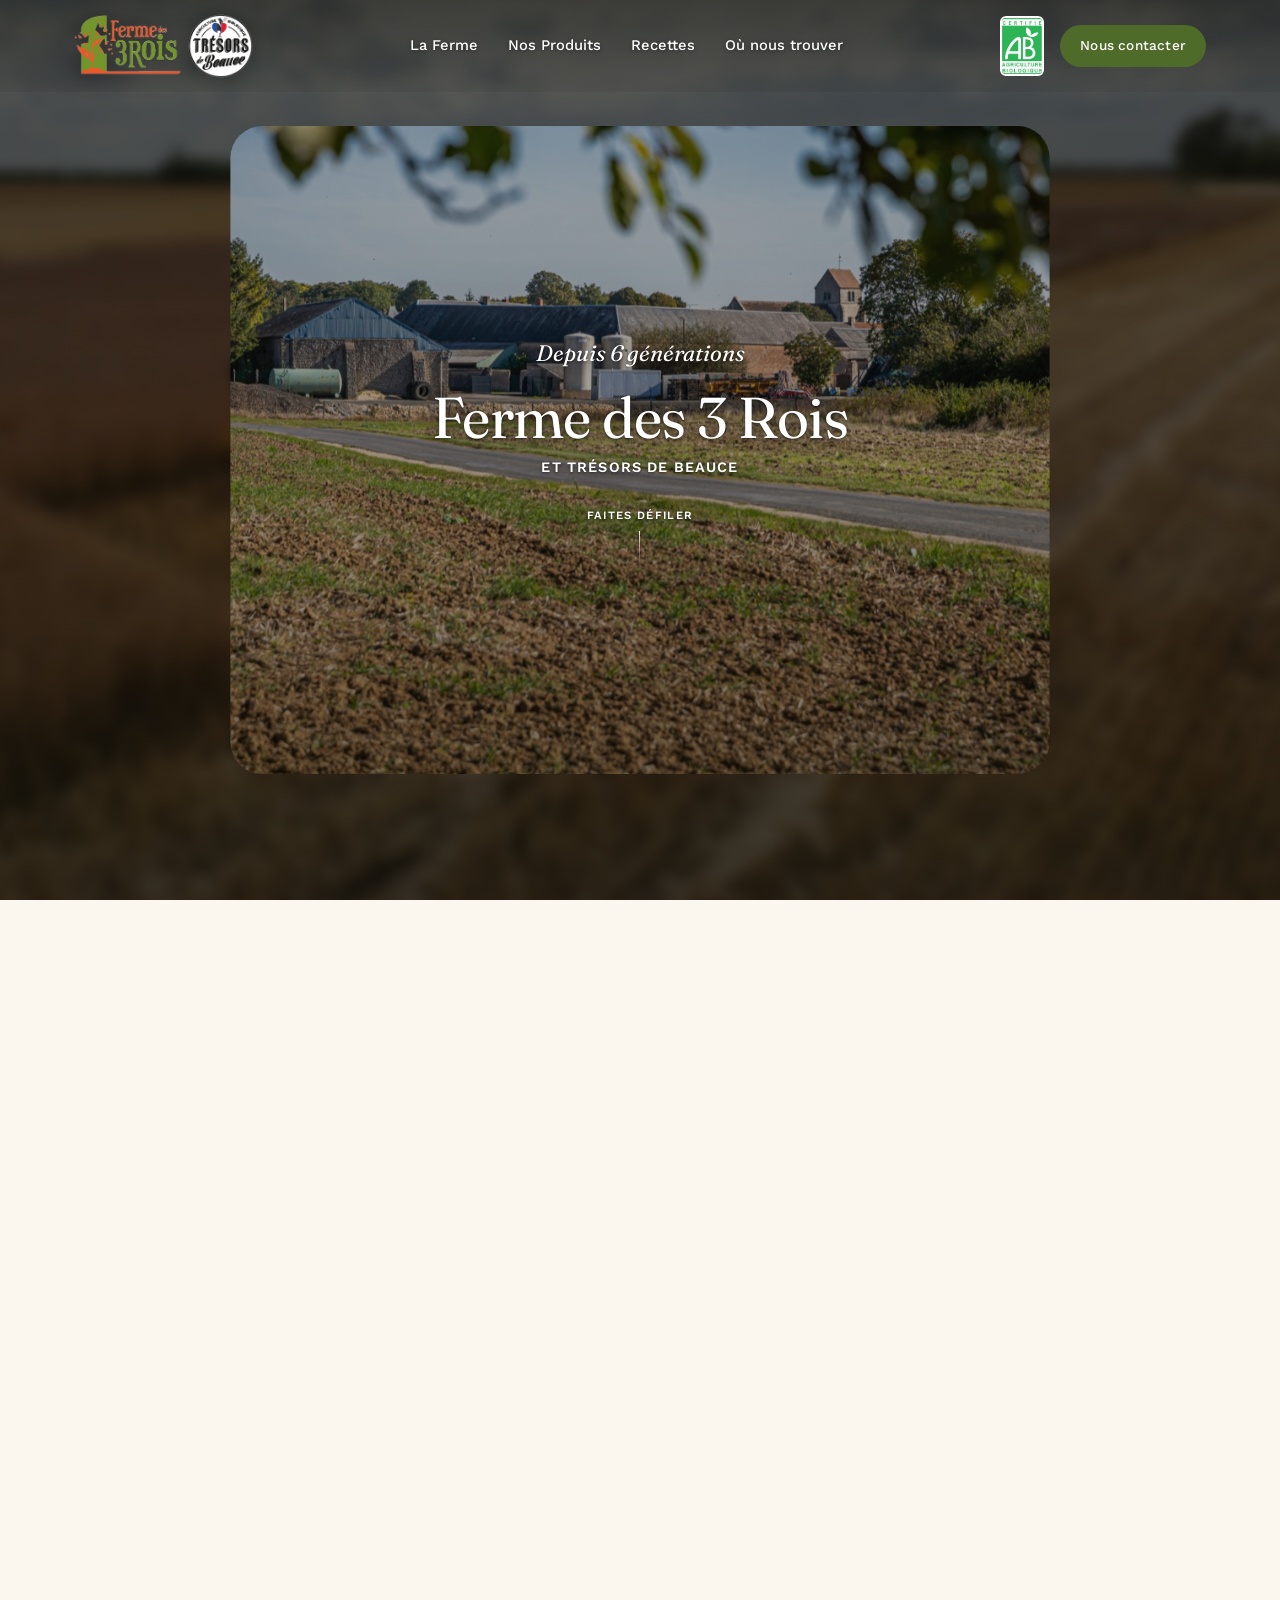
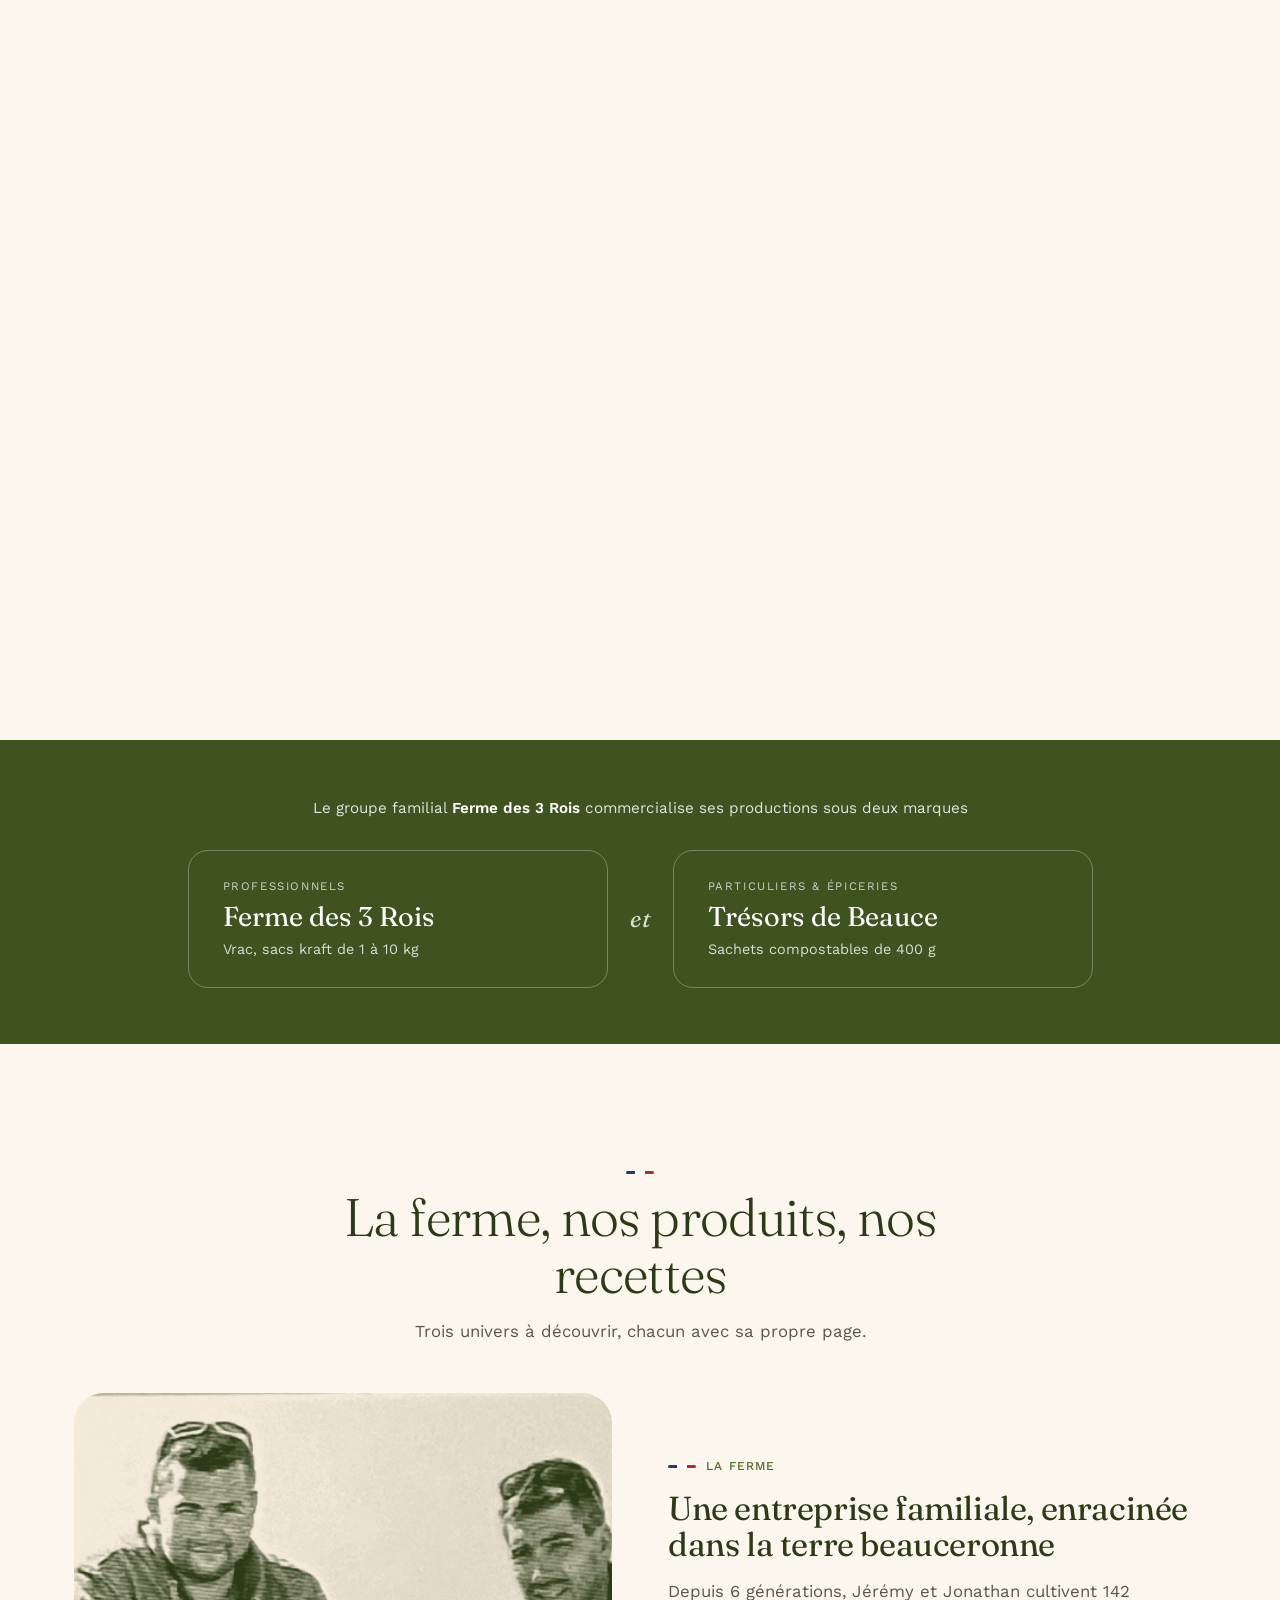
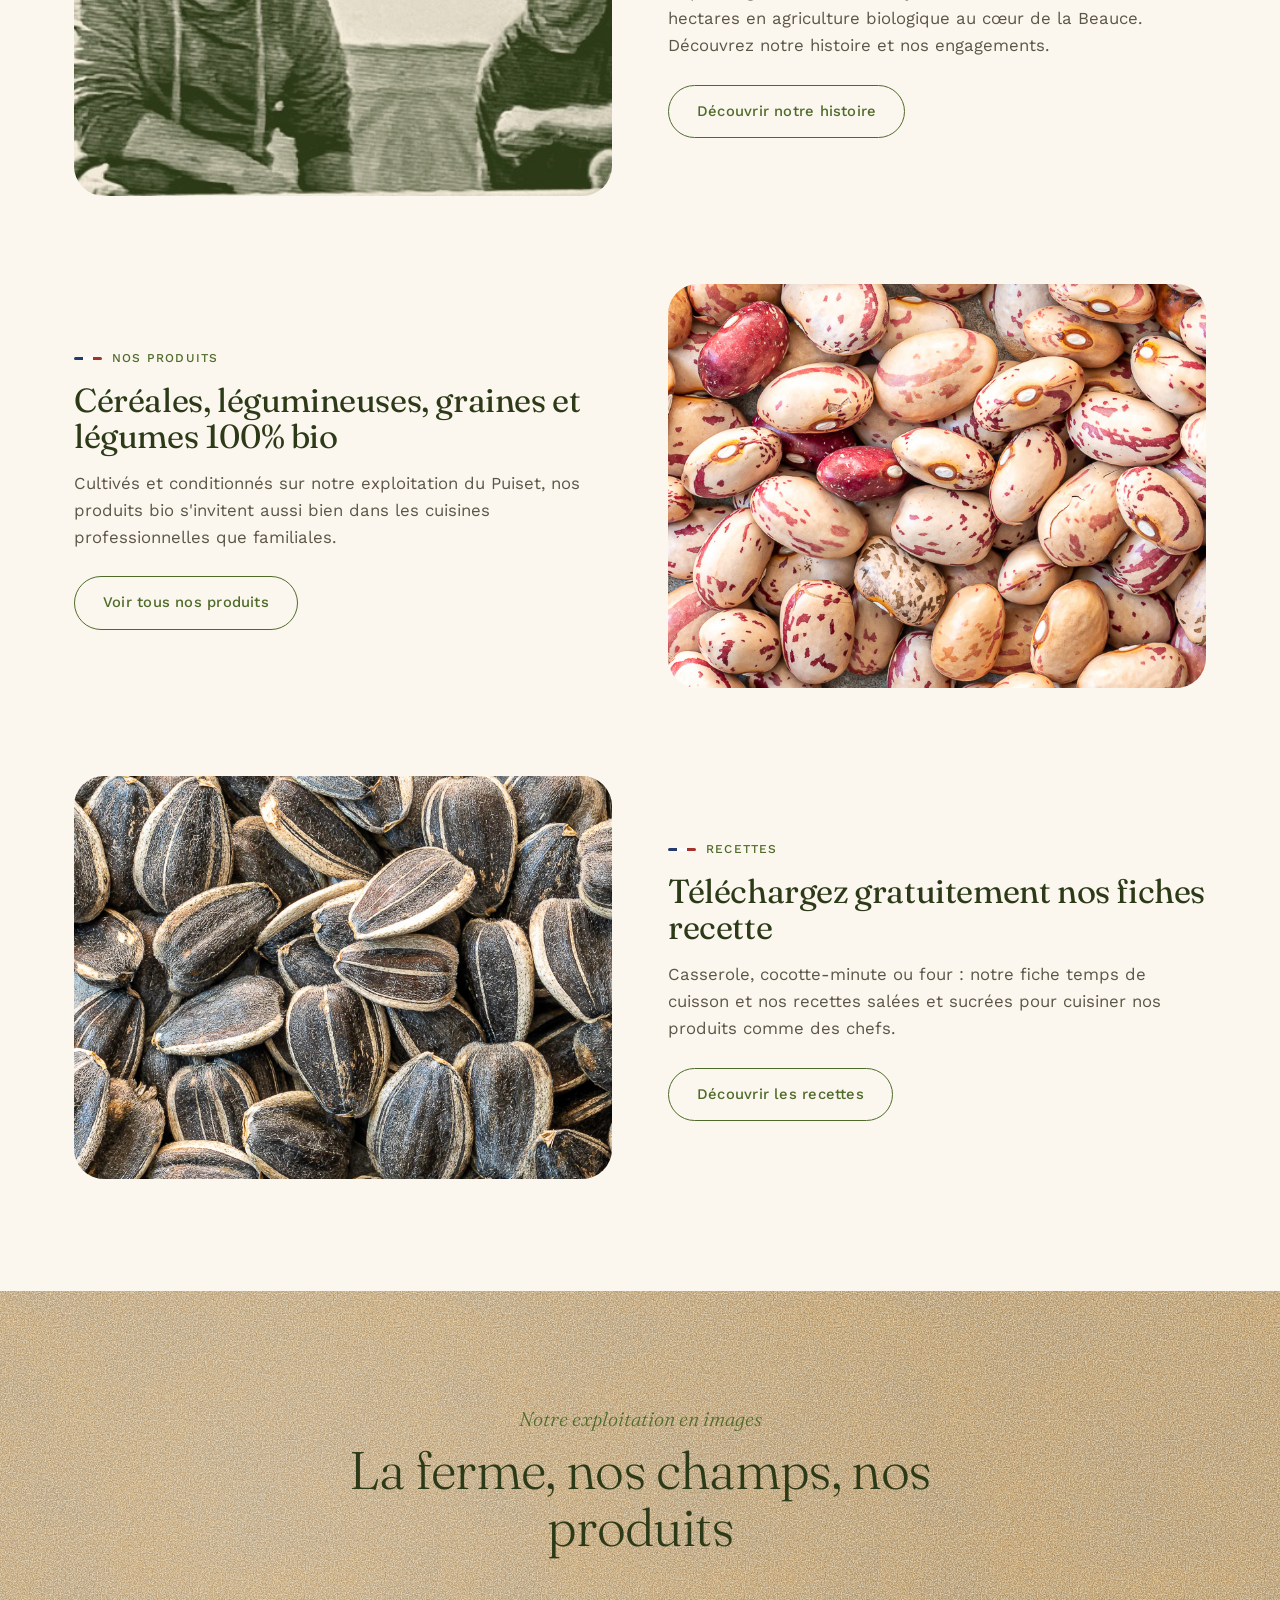
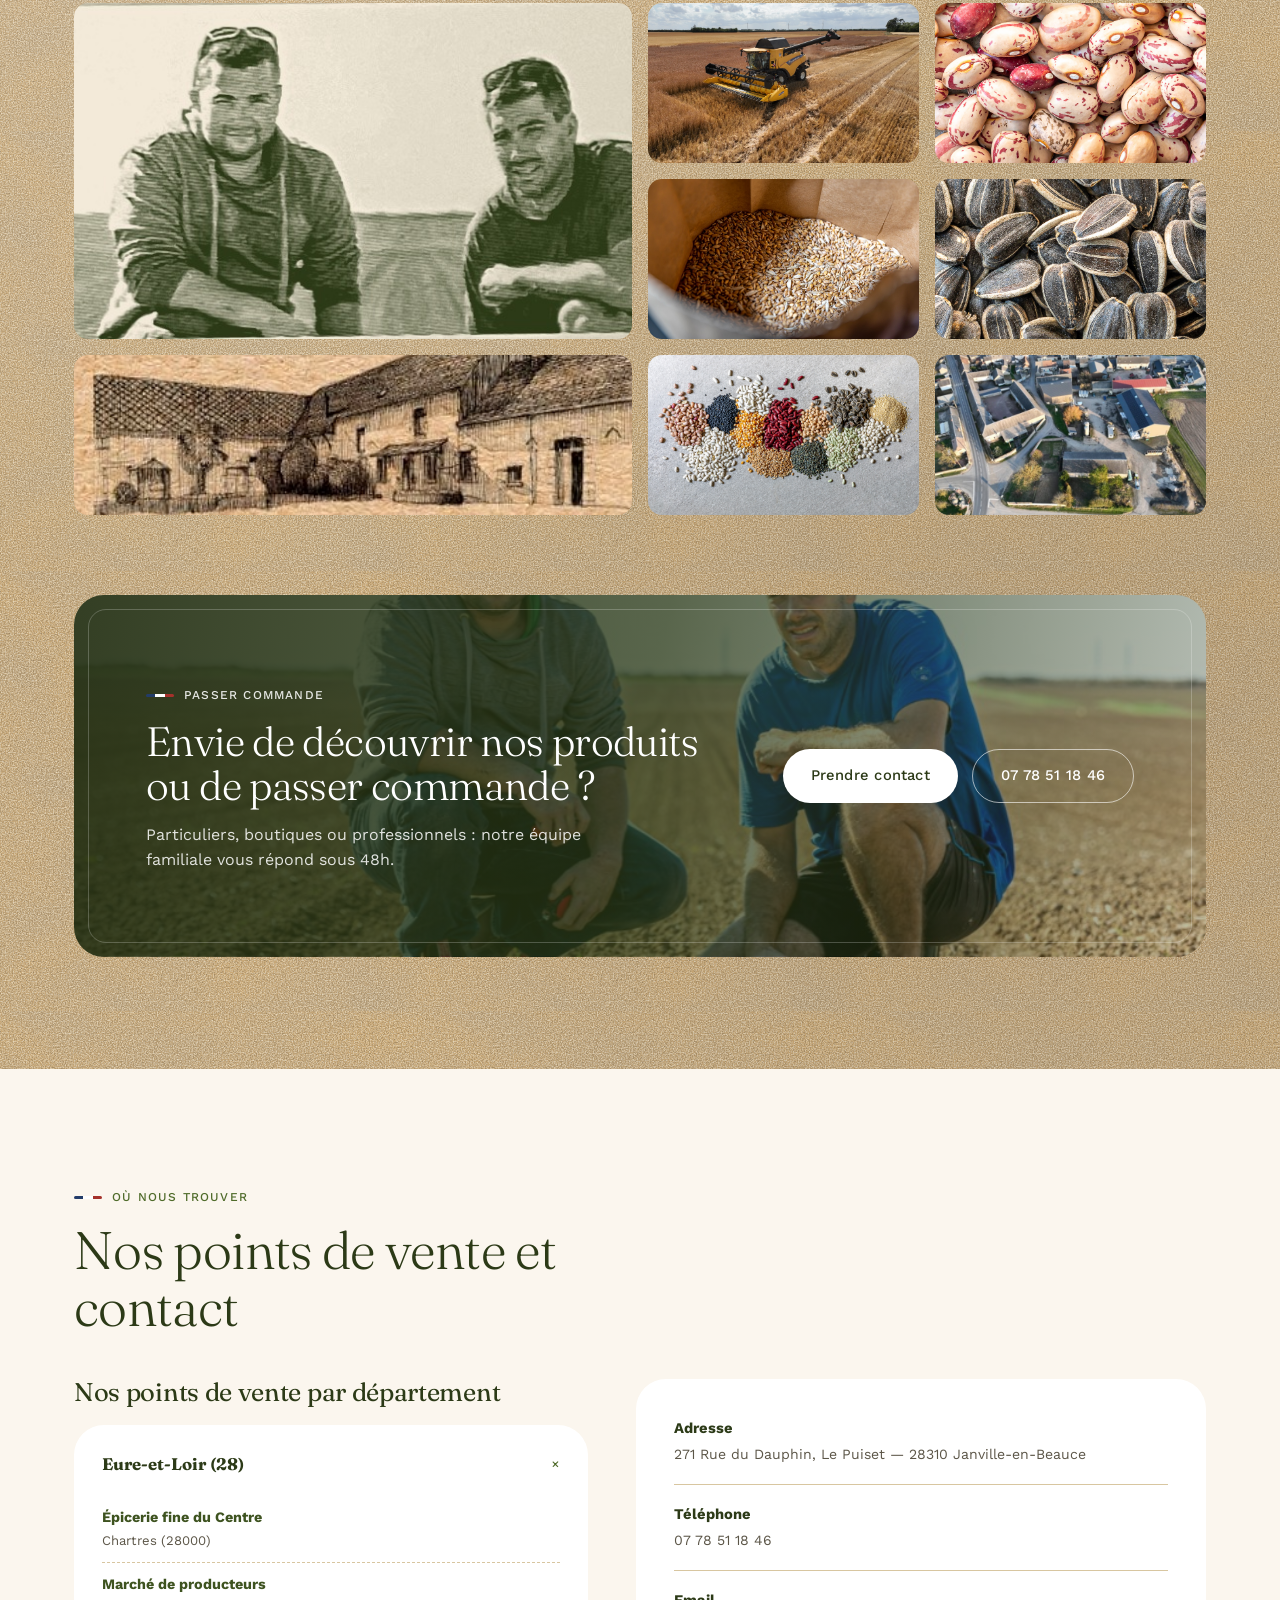
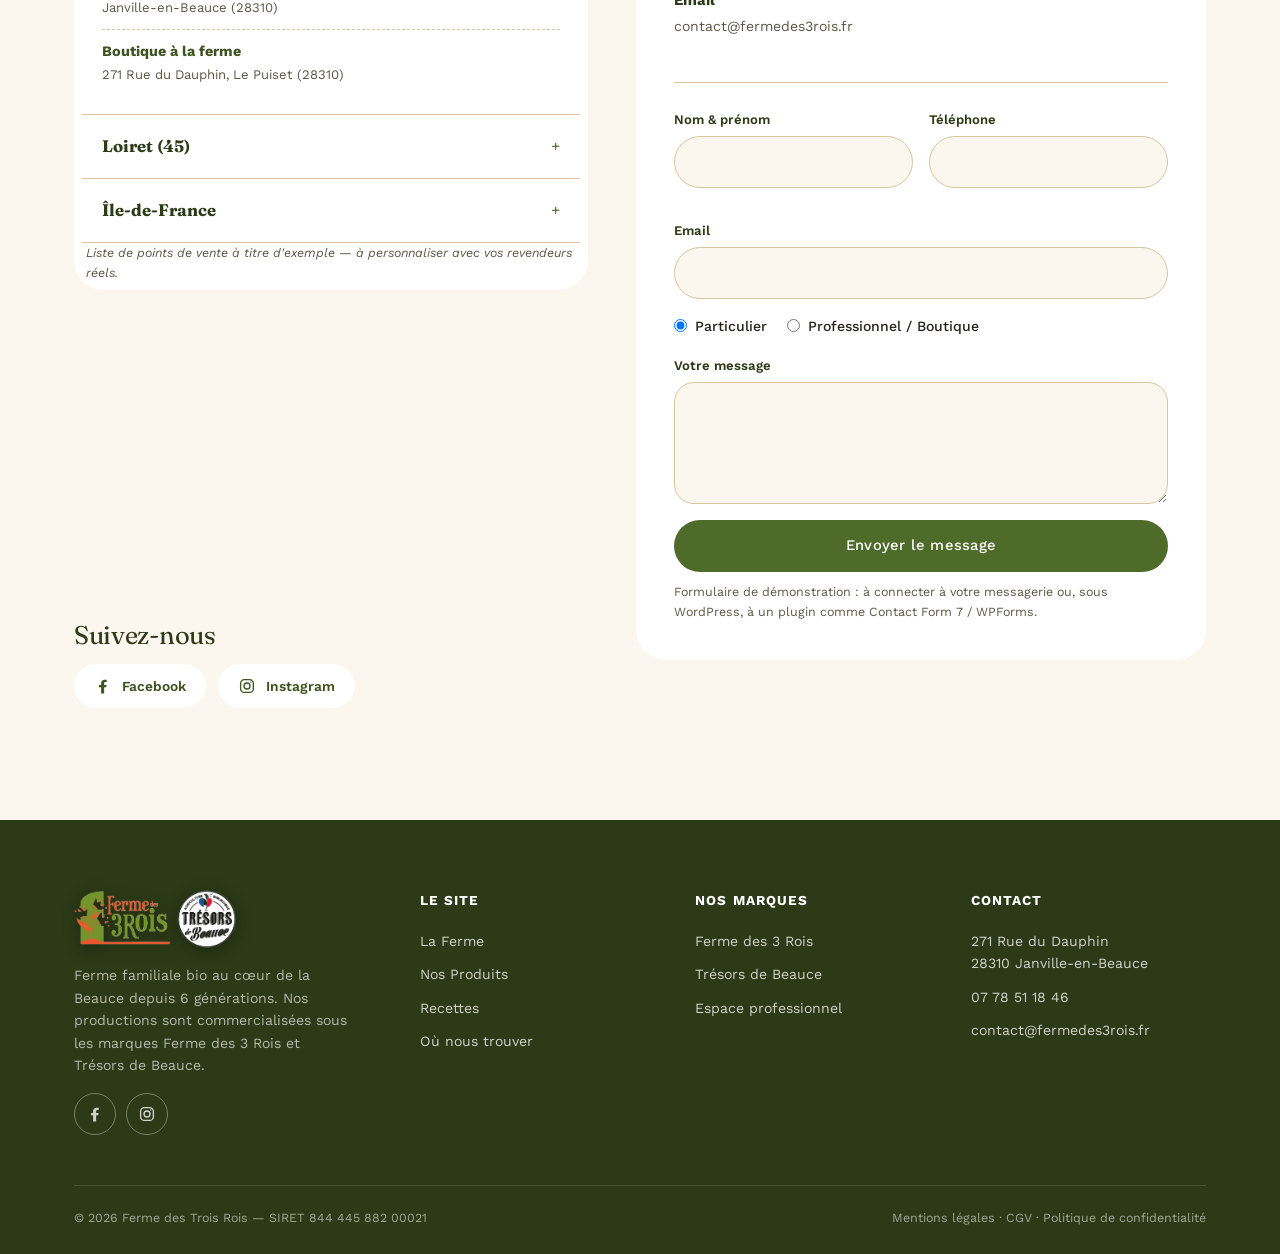
==== commit 20e4032c: "Reseaux sociaux : logos Facebook et Instagram, suppression de YouTube Co-Authored-By: Claude Sonnet " ====
--- a/index.html
+++ b/index.html
@@ -253,9 +253,8 @@
 
         <h3 style="margin-bottom:14px;">Suivez-nous</h3>
         <div class="social-row">
-          <a href="https://www.facebook.com/Tr%C3%A9sors-De-Beauce-111578571300424" class="social-btn" target="_blank" rel="noopener">Facebook</a>
-          <a href="https://www.instagram.com/tresorsdebeauce/" class="social-btn" target="_blank" rel="noopener">Instagram</a>
-          <a href="#" class="social-btn">▶️ YouTube</a>
+          <a href="https://www.facebook.com/Tr%C3%A9sors-De-Beauce-111578571300424" class="social-btn" target="_blank" rel="noopener"><svg viewBox="0 0 24 24" width="18" height="18" aria-hidden="true" fill="currentColor"><path d="M13.5 22v-8.2h2.8l.5-3.3h-3.3V8.4c0-.9.4-1.7 1.8-1.7h1.6V3.8s-1.4-.3-2.8-.3c-2.8 0-4.6 1.7-4.6 4.7v2.3H6.6v3.3h2.9V22h4z"/></svg> Facebook</a>
+          <a href="https://www.instagram.com/tresorsdebeauce/" class="social-btn" target="_blank" rel="noopener"><svg viewBox="0 0 24 24" width="18" height="18" aria-hidden="true" fill="none" stroke="currentColor" stroke-width="1.8"><rect x="3.5" y="3.5" width="17" height="17" rx="5"/><circle cx="12" cy="12" r="4"/><circle cx="17.2" cy="6.8" r="1" fill="currentColor" stroke="none"/></svg> Instagram</a>
         </div>
       </div>
 
@@ -319,9 +318,8 @@
         <img src="assets/images/logo-horizontal.png" alt="Ferme des 3 Rois — Trésors de Beauce">
         <p>Ferme familiale bio au cœur de la Beauce depuis 6 générations. Nos productions sont commercialisées sous les marques Ferme des 3 Rois et Trésors de Beauce.</p>
         <div class="footer-social">
-          <a href="https://www.facebook.com/Tr%C3%A9sors-De-Beauce-111578571300424" aria-label="Facebook" target="_blank" rel="noopener">Facebook</a>
-          <a href="https://www.instagram.com/tresorsdebeauce/" aria-label="Instagram" target="_blank" rel="noopener">Instagram</a>
-          <a href="#" aria-label="YouTube">▶️</a>
+          <a href="https://www.facebook.com/Tr%C3%A9sors-De-Beauce-111578571300424" aria-label="Facebook" target="_blank" rel="noopener"><svg viewBox="0 0 24 24" width="18" height="18" aria-hidden="true" fill="currentColor"><path d="M13.5 22v-8.2h2.8l.5-3.3h-3.3V8.4c0-.9.4-1.7 1.8-1.7h1.6V3.8s-1.4-.3-2.8-.3c-2.8 0-4.6 1.7-4.6 4.7v2.3H6.6v3.3h2.9V22h4z"/></svg></a>
+          <a href="https://www.instagram.com/tresorsdebeauce/" aria-label="Instagram" target="_blank" rel="noopener"><svg viewBox="0 0 24 24" width="18" height="18" aria-hidden="true" fill="none" stroke="currentColor" stroke-width="1.8"><rect x="3.5" y="3.5" width="17" height="17" rx="5"/><circle cx="12" cy="12" r="4"/><circle cx="17.2" cy="6.8" r="1" fill="currentColor" stroke="none"/></svg></a>
         </div>
       </div>
       <div class="footer-col">
--- a/assets/css/style.css
+++ b/assets/css/style.css
@@ -525,8 +525,10 @@
    16. Finitions éditoriales — surfaces plates en "patchwork"
    (la profondeur vient des aplats de couleur, jamais des ombres)
    ============================================================ */
-.footer-social a{width:auto;height:auto;border-radius:100px;padding:8px 16px;font-size:.82rem;
-  background:transparent;border:1px solid rgba(255,255,255,.3);}
+.footer-social a{width:42px;height:42px;border-radius:50%;padding:0;
+  background:transparent;border:1px solid rgba(255,255,255,.35);}
+.footer-social a:hover{background:#fff;color:var(--green-900);border-color:#fff;}
+.social-btn svg{flex-shrink:0;}
 .contact-info-row{margin-bottom:18px;padding-bottom:18px;border-bottom:1px solid var(--kraft-300);}
 .contact-info-row:last-of-type{border-bottom:none;}
 .stat-card{border:1px solid var(--kraft-300);}
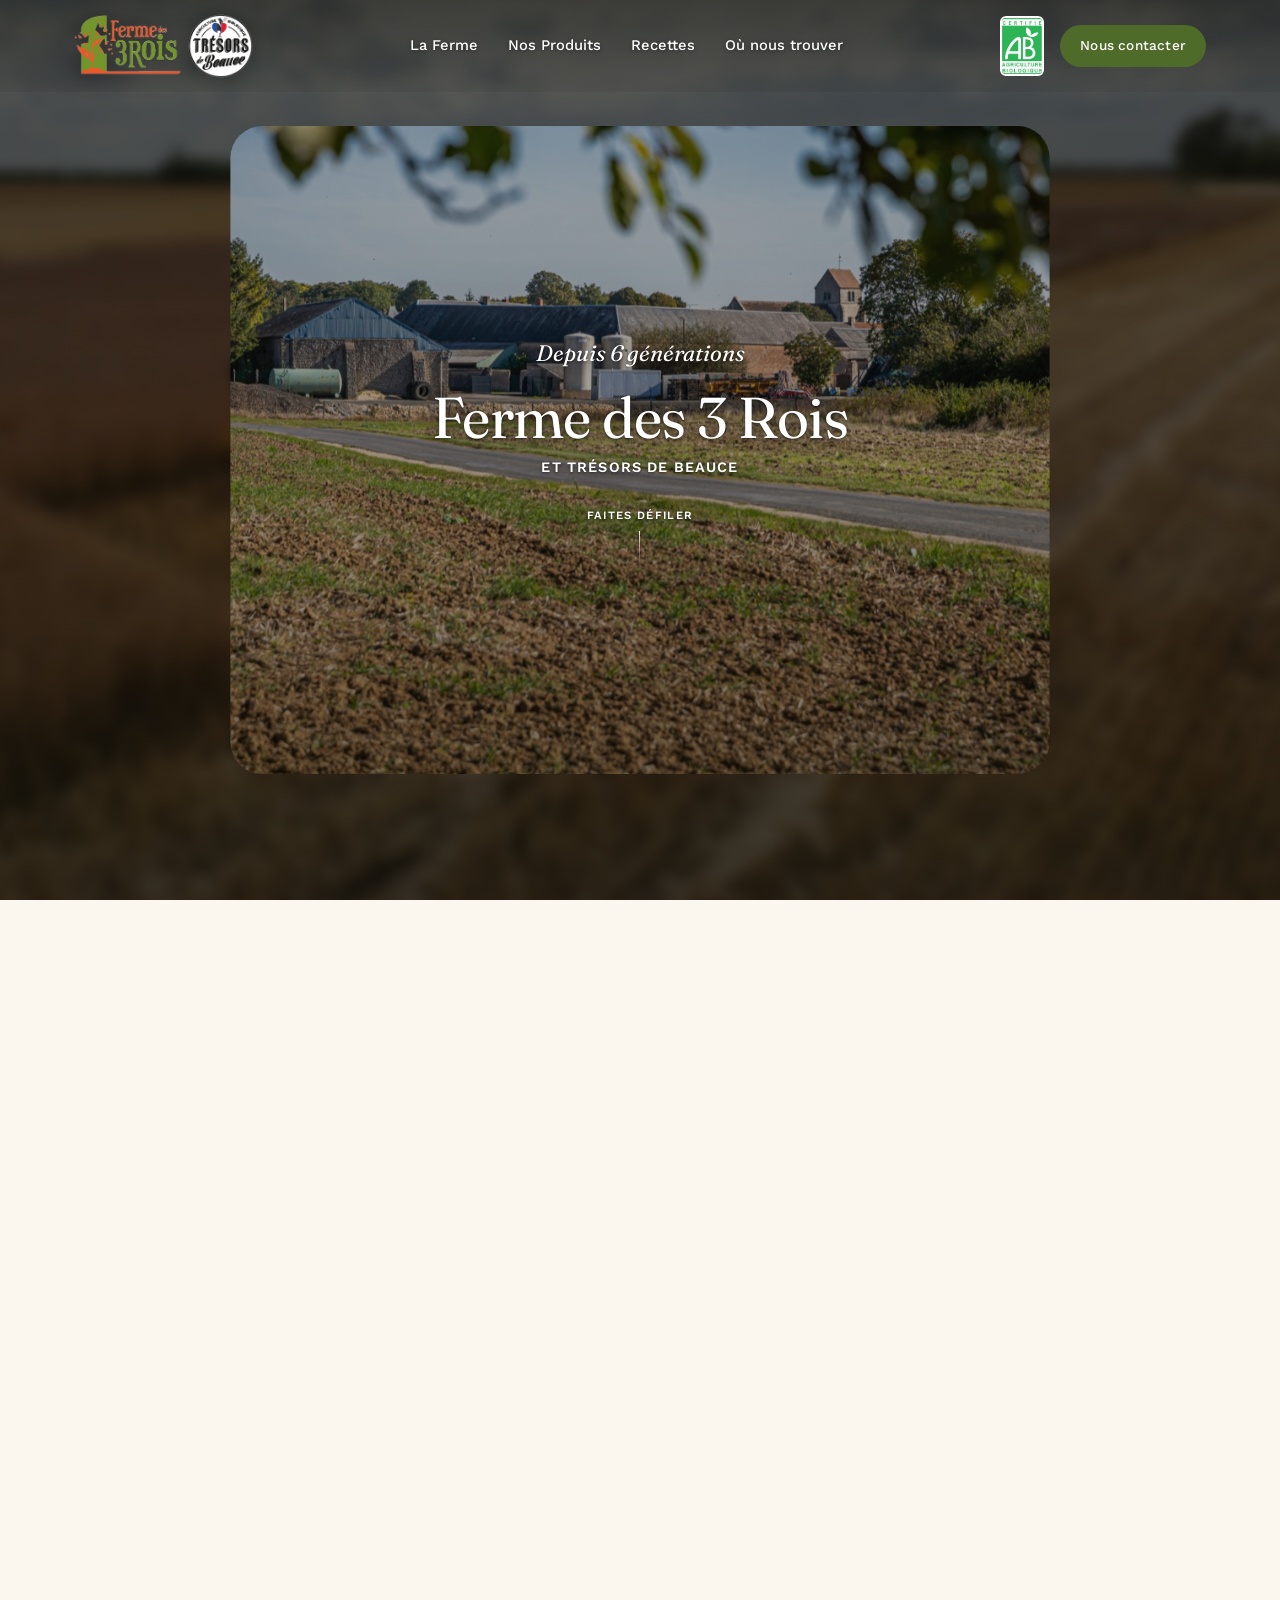
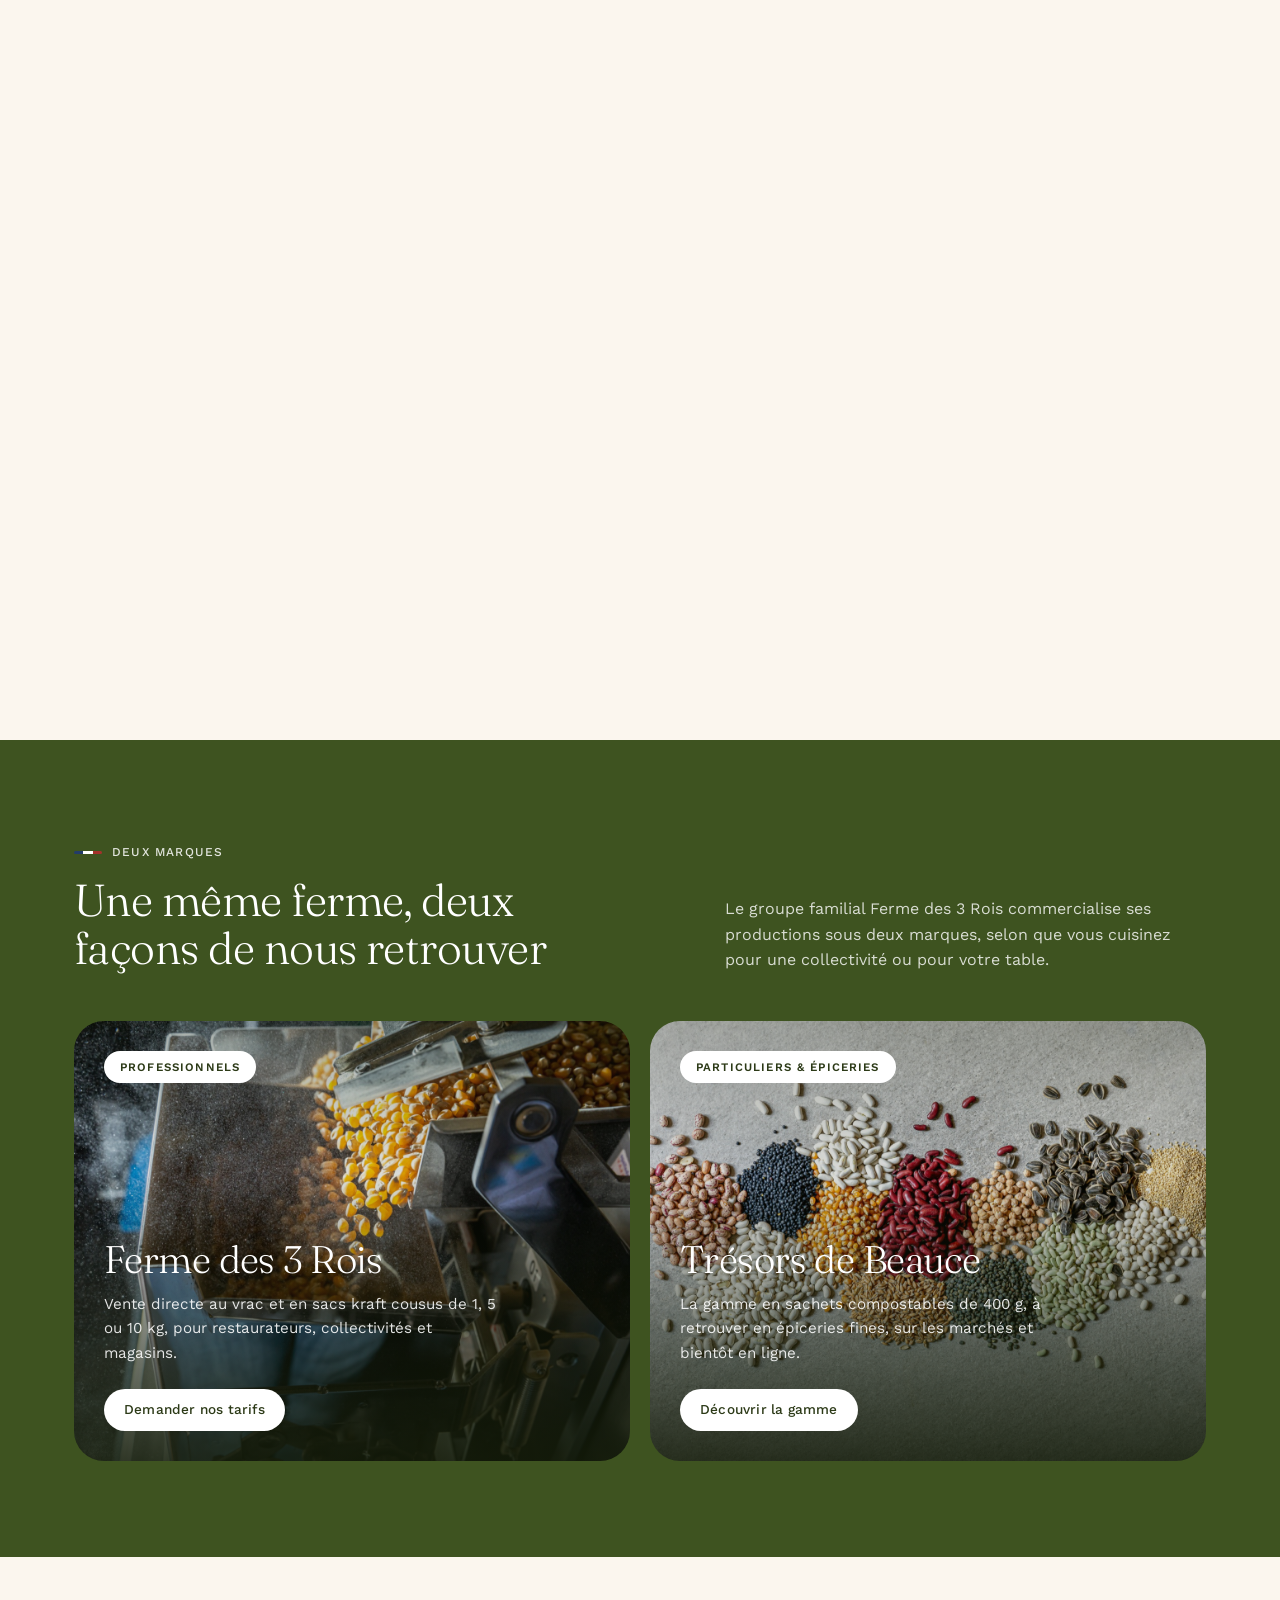
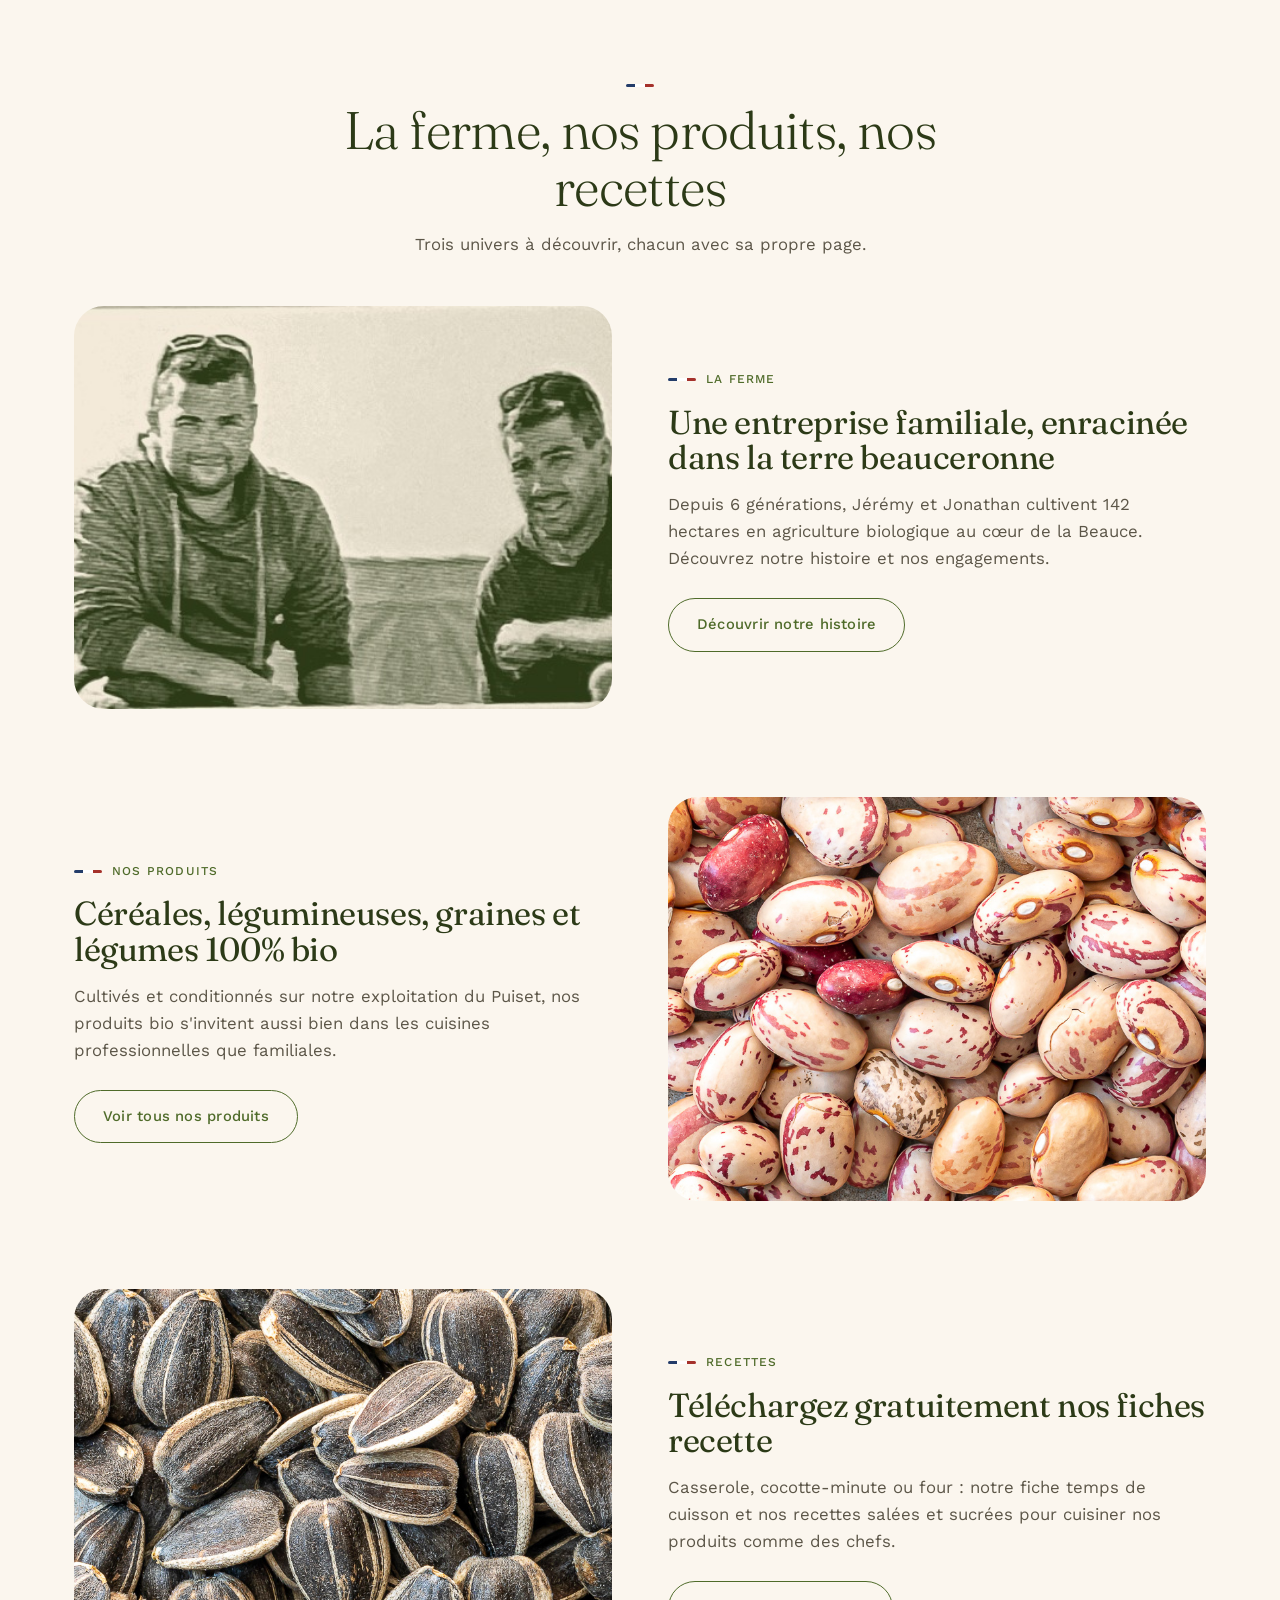
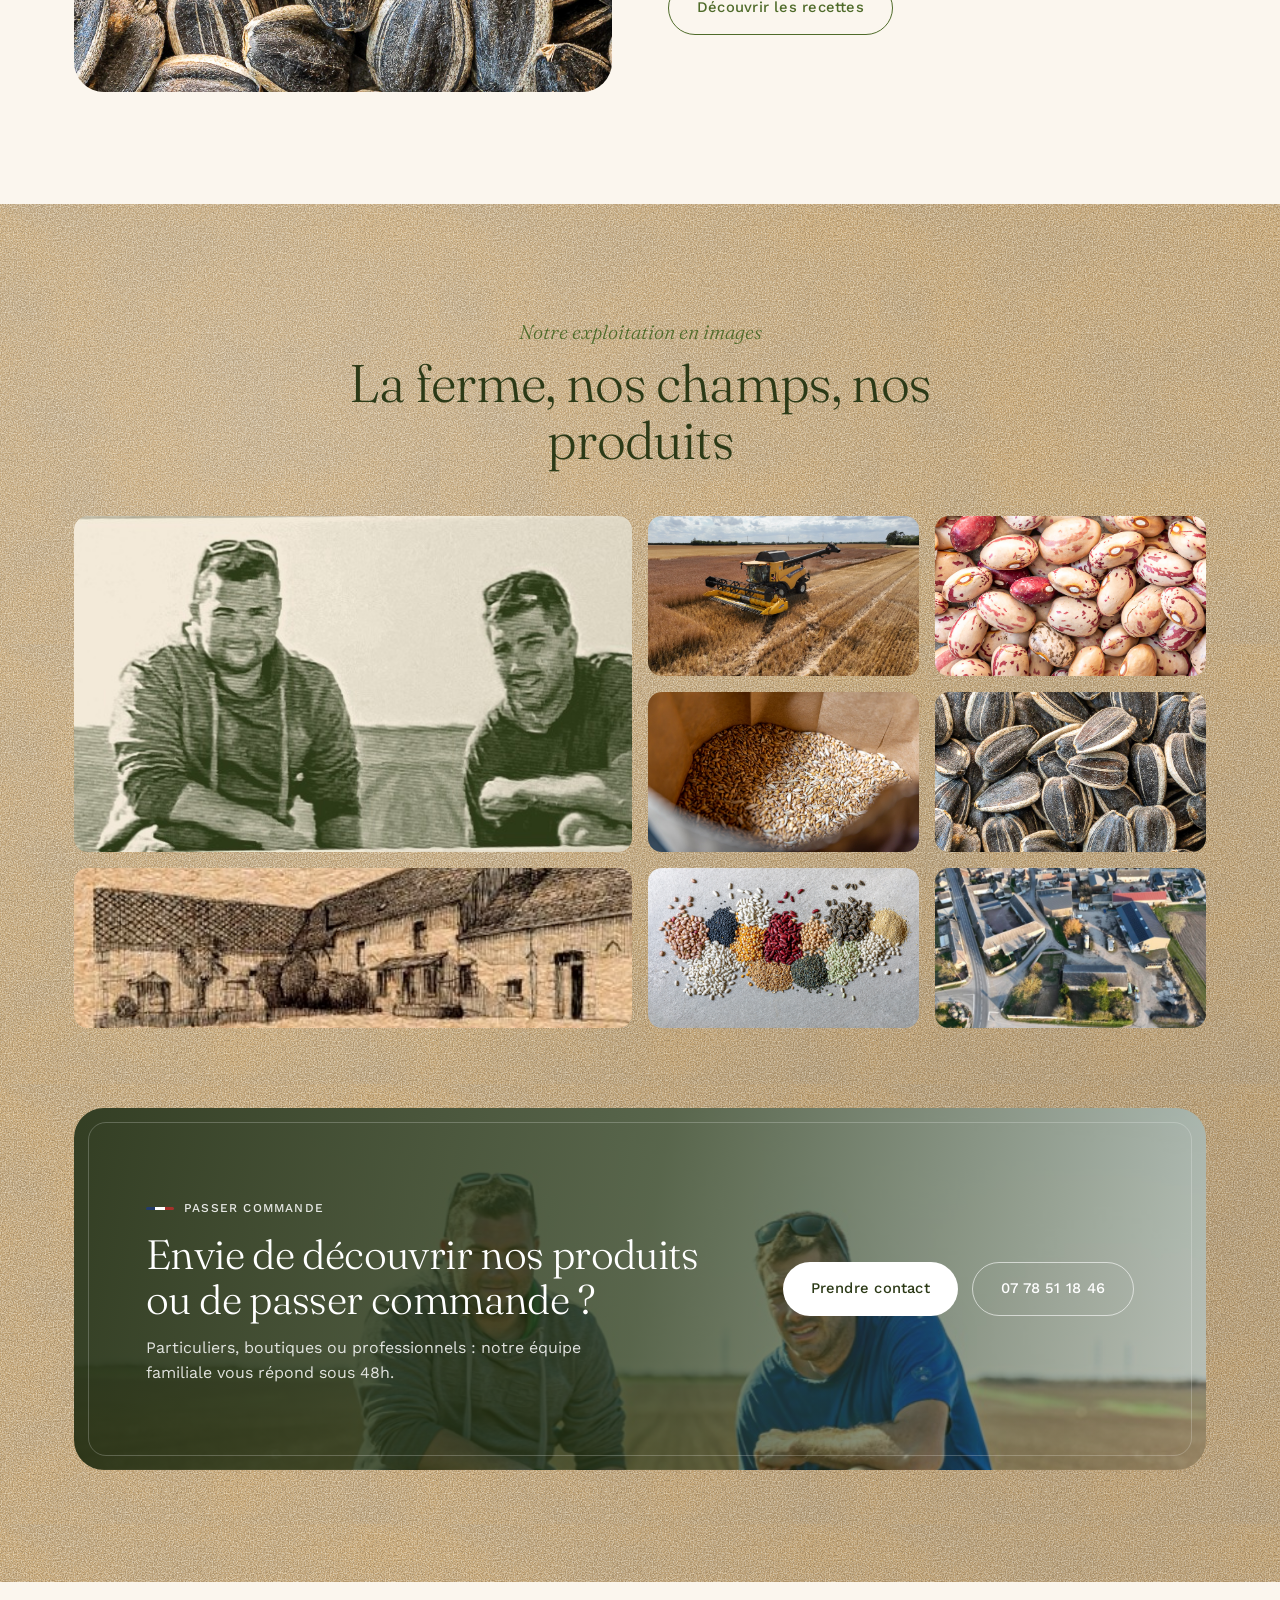
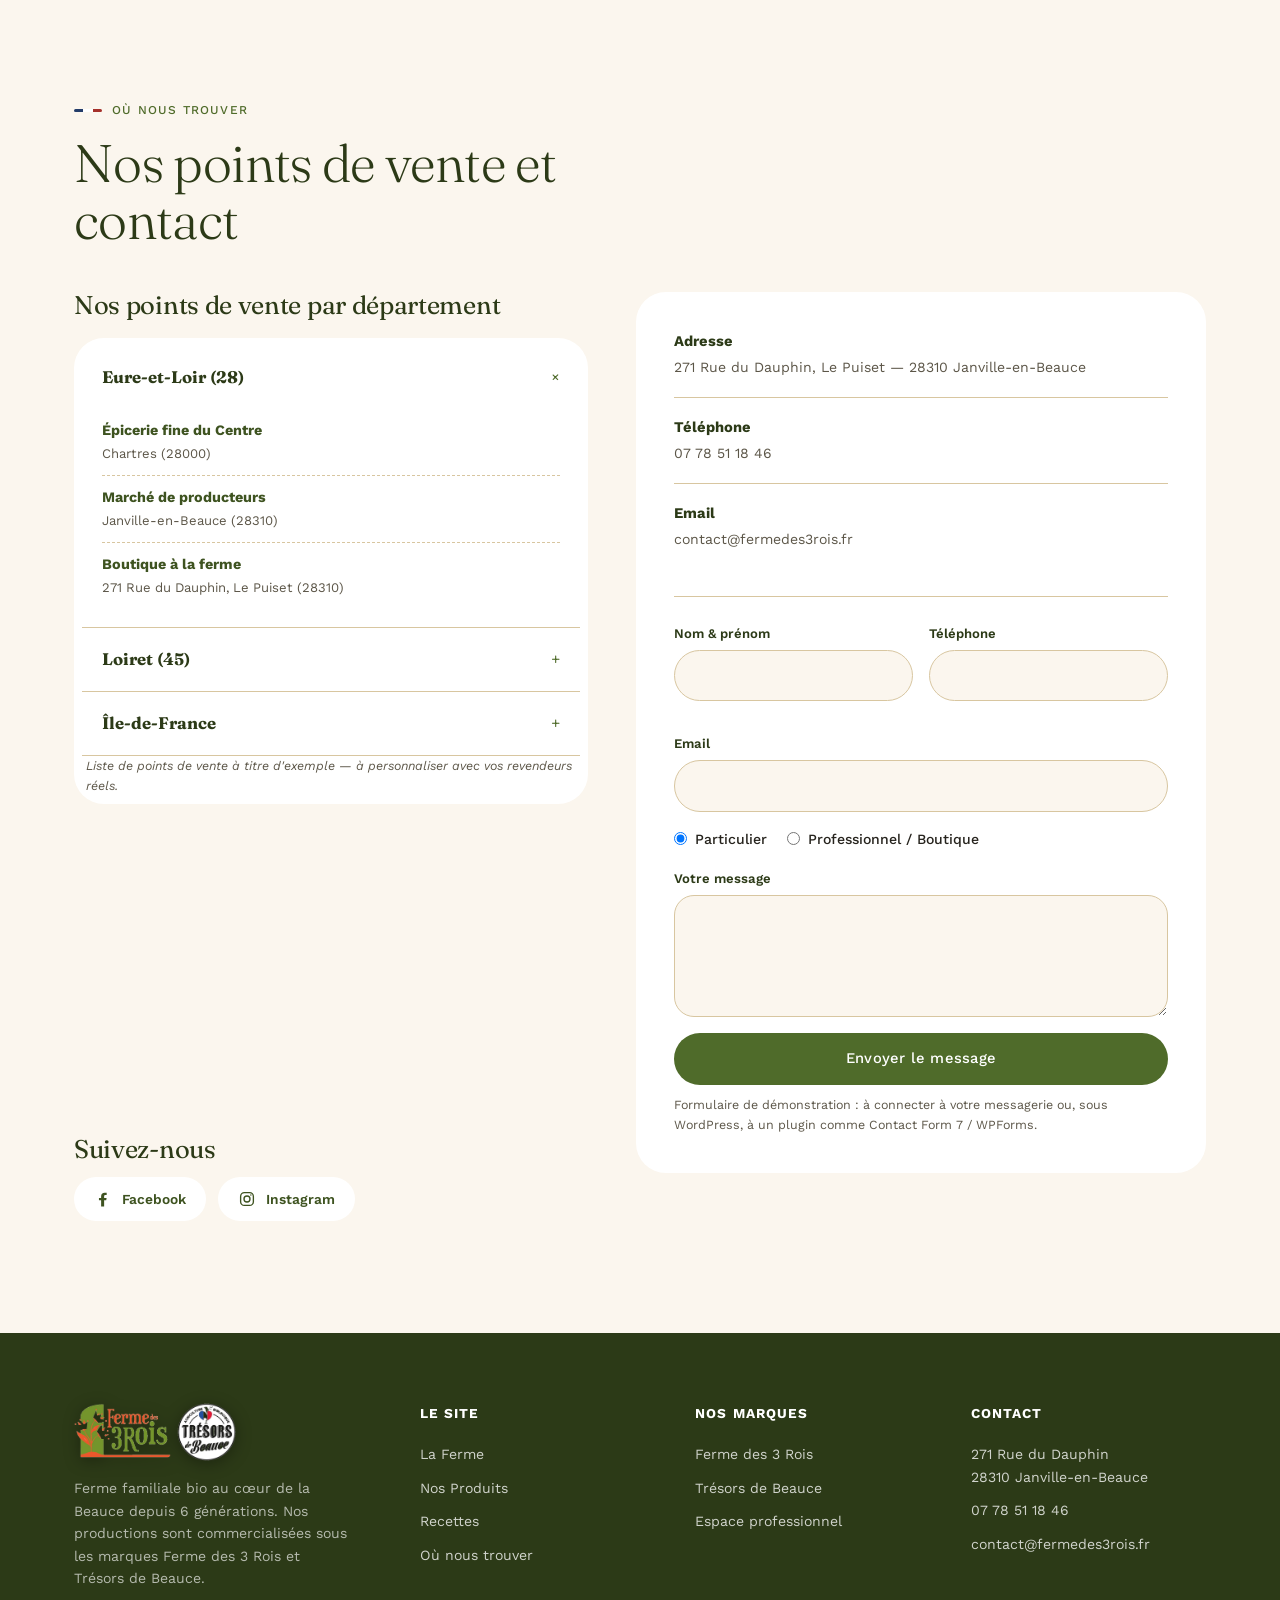
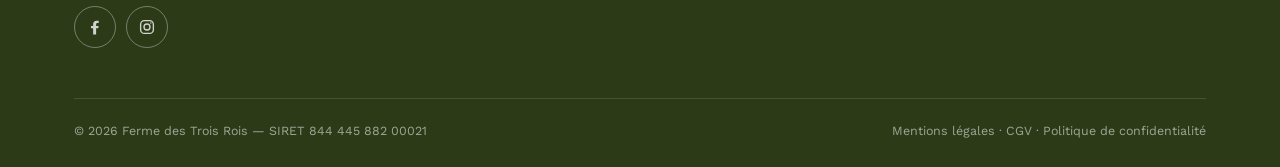
==== commit dda3009e: "Section deux marques refaite, cartes uniformes, retrait credits et pastille hero, recadrage bandeau " ====
--- a/index.html
+++ b/index.html
@@ -69,7 +69,6 @@
 
     <div class="container">
       <div class="hero-content" id="scrollHeroContent">
-        <span class="hero-kicker"><span class="dot"></span> Producteurs bio · Janville-en-Beauce (28)</span>
         <h1>Le bon sens paysan, <em>depuis 6 générations.</em></h1>
         <p class="hero-lead">La Ferme des 3 Rois cultive et transforme, au cœur de la Beauce, des céréales, légumineuses, graines et légumes 100% biologiques — pour les professionnels comme pour les gourmands.</p>
 
@@ -94,23 +93,35 @@
 <!-- Bandeau double marque -->
 <div class="brands-strip">
   <div class="container">
-    <p class="brands-lead">Le groupe familial <strong>Ferme des 3 Rois</strong> commercialise ses productions sous deux marques</p>
+    <div class="brands-head">
+      <div>
+        <span class="eyebrow">Deux marques</span>
+        <h2>Une même ferme, deux façons de nous retrouver</h2>
+      </div>
+      <p>Le groupe familial Ferme des 3 Rois commercialise ses productions sous deux marques, selon que vous cuisinez pour une collectivité ou pour votre table.</p>
+    </div>
+
     <div class="brands-pair">
-      <div class="brand-tile">
-        <span class="kicker">Professionnels</span>
-        <strong>Ferme des 3 Rois</strong>
-        <span>Vrac, sacs kraft de 1 à 10 kg</span>
-      </div>
-      <span class="brands-et">et</span>
-      <div class="brand-tile">
-        <span class="kicker">Particuliers &amp; épiceries</span>
-        <strong>Trésors de Beauce</strong>
-        <span>Sachets compostables de 400 g</span>
-      </div>
+      <article class="brand-card" style="--brand-img:url('../images/real/atelier-2.jpg')">
+        <span class="brand-card__kicker">Professionnels</span>
+        <div class="brand-card__body">
+          <h3>Ferme des 3 Rois</h3>
+          <p>Vente directe au vrac et en sacs kraft cousus de 1, 5 ou 10 kg, pour restaurateurs, collectivités et magasins.</p>
+          <a href="#contact" class="btn btn-light btn-sm">Demander nos tarifs</a>
+        </div>
+      </article>
+
+      <article class="brand-card" style="--brand-img:url('../images/real/atelier-silo.jpg')">
+        <span class="brand-card__kicker">Particuliers &amp; épiceries</span>
+        <div class="brand-card__body">
+          <h3>Trésors de Beauce</h3>
+          <p>La gamme en sachets compostables de 400 g, à retrouver en épiceries fines, sur les marchés et bientôt en ligne.</p>
+          <a href="nos-produits.html" class="btn btn-light btn-sm">Découvrir la gamme</a>
+        </div>
+      </article>
     </div>
   </div>
 </div>
-
 <!-- ==========================================================
      APERÇU DES 3 THÉMATIQUES — chacune a sa propre page
      ========================================================== -->
@@ -179,7 +190,7 @@
       <a href="assets/images/real/ferme-drone.jpg" data-lightbox><img src="assets/images/real/ferme-drone.jpg" alt="La ferme vue du ciel"></a>
     </div>
 
-    <div class="page-cta reveal" style="--cta-img:url('../images/real/agriculteurs-champ.jpg')">
+    <div class="page-cta reveal" style="--cta-img:url('../images/real/agriculteurs-champ.jpg');--cta-pos:50% 36%">
       <div class="page-cta__text">
         <span class="eyebrow">Passer commande</span>
         <h3>Envie de découvrir nos produits ou de passer commande&nbsp;?</h3>
--- a/assets/css/style.css
+++ b/assets/css/style.css
@@ -218,13 +218,6 @@
   max-width:calc(var(--container) - 48px);margin:0 auto;
   opacity:0;transform:translateY(28px);will-change:opacity, transform;
 }
-.hero-kicker{
-  display:inline-flex;align-items:center;gap:10px;background:transparent;
-  border:1px solid rgba(255,255,255,.5);
-  padding:8px 16px;border-radius:100px;font-size:.8rem;font-weight:600;letter-spacing:.05em;
-  margin-bottom:22px;
-}
-.hero-kicker .dot{width:6px;height:6px;border-radius:50%;background:var(--accent-500);}
 .scroll-hero h1{
   color:var(--white);font-weight:300;letter-spacing:-0.022em;font-size:clamp(2.8rem,6.4vw,5rem);max-width:860px;
 }
@@ -535,9 +528,9 @@
 
 /* tuiles : blanc → vert pâle → kraft clair, en rotation */
 .cycle-steps li:nth-child(3n+2),.engagement-card:nth-child(3n+2),
-.product-card:nth-child(3n+2) .body,.recipe-card:nth-child(3n+2) .body{background:var(--green-100);}
+.product-card:nth-child(3n+2),.recipe-card:nth-child(3n+2){background:var(--green-100);}
 .cycle-steps li:nth-child(3n),.engagement-card:nth-child(3n),
-.product-card:nth-child(3n) .body,.recipe-card:nth-child(3n) .body{background:var(--kraft-100);}
+.product-card:nth-child(3n),.recipe-card:nth-child(3n){background:var(--kraft-100);}
 .engagement-card:nth-child(4n){background:var(--white);}
 .cycle-steps li{padding:34px 34px 36px;}
 .histoire-body p,.theme-feature .body p{max-width:60ch;}
@@ -585,9 +578,6 @@
 }
 @media (prefers-reduced-motion: reduce){.elastic-item,.elastic-body{transition:none;}}
 
-.photo-credits{margin-top:56px;font-size:.78rem;color:var(--ink-soft);}
-.photo-credits summary{cursor:pointer;font-weight:500;}
-.photo-credits p{margin-top:10px;max-width:90ch;font-size:.78rem;}
 
 /* ============================================================
    18. Bandeaux travaillés — photo, voile vert, cadre fin
@@ -596,7 +586,7 @@
   position:relative;overflow:hidden;isolation:isolate;color:#fff;border-radius:var(--radius-lg);
   background-color:var(--green-900);
   background-image:linear-gradient(100deg, rgba(34,46,17,.92) 0%, rgba(40,55,20,.76) 50%, rgba(44,58,23,.3) 100%), var(--cta-img);
-  background-size:cover;background-position:center;
+  background-size:cover;background-position:var(--cta-pos,center);
 }
 .page-cta::after,.harvest::after{
   content:"";position:absolute;z-index:-1;top:14px;right:14px;bottom:14px;left:14px;
@@ -628,17 +618,24 @@
   .harvest-stats > div:nth-child(3){border-left:none;}
 }
 
-.brands-strip{background:var(--green-800);color:#fff;padding:56px 0;}
-.brands-strip .container{text-align:center;}
-.brands-lead{color:rgba(255,255,255,.85);font-size:.95rem;margin-bottom:30px;}
-.brands-lead strong{color:#fff;font-weight:600;}
-.brands-pair{display:flex;align-items:stretch;justify-content:center;gap:0;flex-wrap:wrap;}
-.brand-tile{
-  flex:1 1 280px;max-width:420px;padding:26px 34px;border:1px solid rgba(255,255,255,.3);border-radius:var(--radius-md);
-  display:flex;flex-direction:column;gap:6px;text-align:left;
-}
-.brand-tile .kicker{font-size:.72rem;letter-spacing:.14em;text-transform:uppercase;color:rgba(255,255,255,.75);}
-.brand-tile strong{font-family:var(--font-display);font-weight:400;font-size:1.7rem;color:#fff;line-height:1.1;}
-.brand-tile span:last-child{font-size:.9rem;color:rgba(255,255,255,.8);}
-.brands-et{align-self:center;padding:0 22px;font-family:var(--font-display);font-style:italic;font-size:1.5rem;color:rgba(255,255,255,.8);}
-@media (max-width:720px){.brands-et{padding:12px 0;width:100%;}.brand-tile{max-width:none;}}
+.brands-strip{background:var(--green-800);color:#fff;padding:96px 0;}
+.brands-head{display:grid;grid-template-columns:1.1fr .9fr;gap:24px 64px;align-items:end;margin-bottom:48px;}
+.brands-head .eyebrow{color:rgba(255,255,255,.85);}
+.brands-head h2{color:#fff;font-weight:300;font-size:clamp(1.9rem,3.6vw,2.8rem);max-width:18ch;}
+.brands-head p{color:rgba(255,255,255,.8);max-width:46ch;}
+@media (max-width:860px){.brands-head{grid-template-columns:1fr;}}
+.brands-pair{display:grid;grid-template-columns:1fr 1fr;gap:20px;}
+@media (max-width:760px){.brands-pair{grid-template-columns:1fr;}}
+.brand-card{
+  position:relative;min-height:440px;border-radius:var(--radius-lg);overflow:hidden;
+  display:flex;flex-direction:column;justify-content:space-between;padding:30px;
+  background-color:var(--green-900);
+  background-image:linear-gradient(180deg, rgba(20,28,10,.35) 0%, rgba(20,28,10,.15) 35%, rgba(20,28,10,.88) 100%), var(--brand-img);
+  background-size:cover;background-position:center;
+}
+.brand-card__kicker{
+  align-self:flex-start;background:var(--white);color:var(--green-900);border-radius:100px;
+  padding:7px 16px;font-size:.72rem;font-weight:600;letter-spacing:.1em;text-transform:uppercase;
+}
+.brand-card__body h3{color:#fff;font-weight:300;font-size:clamp(1.9rem,3vw,2.5rem);letter-spacing:-0.015em;margin-bottom:12px;}
+.brand-card__body p{color:rgba(255,255,255,.88);font-size:.95rem;max-width:44ch;margin-bottom:24px;}
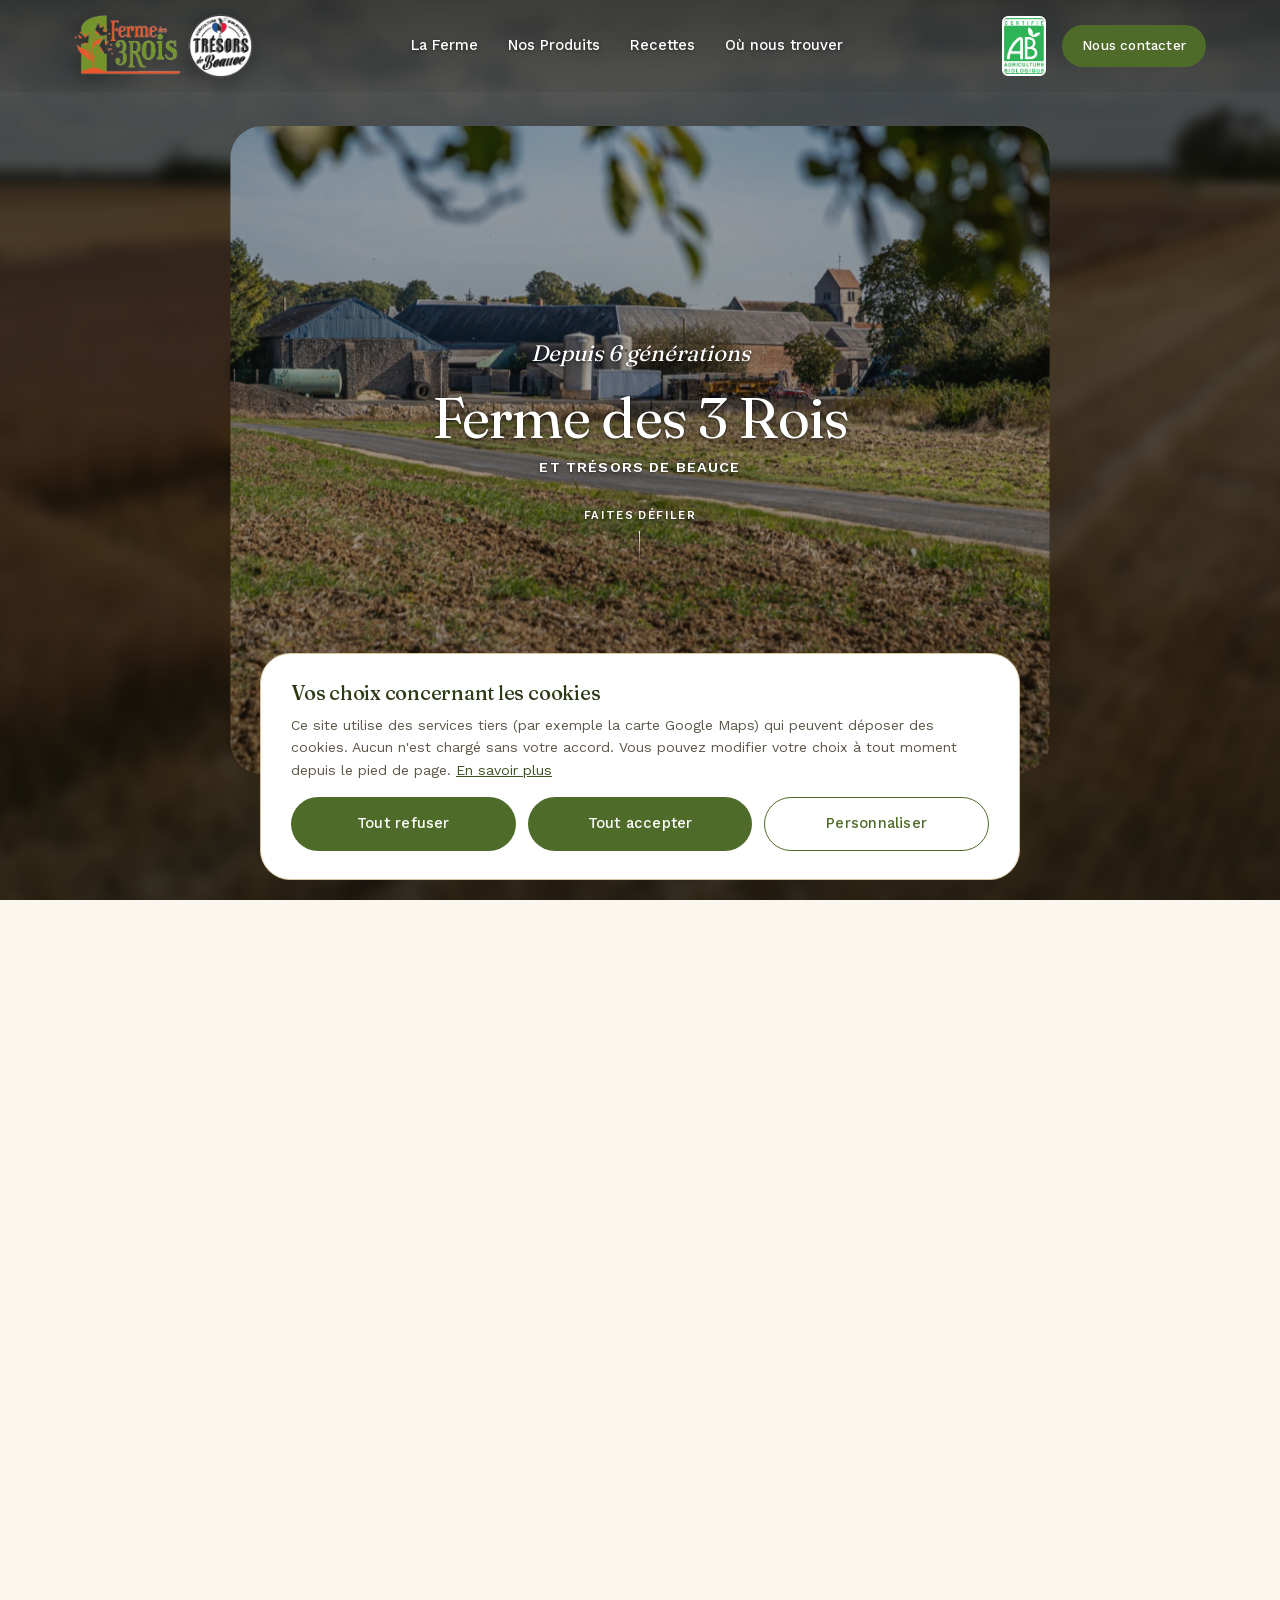
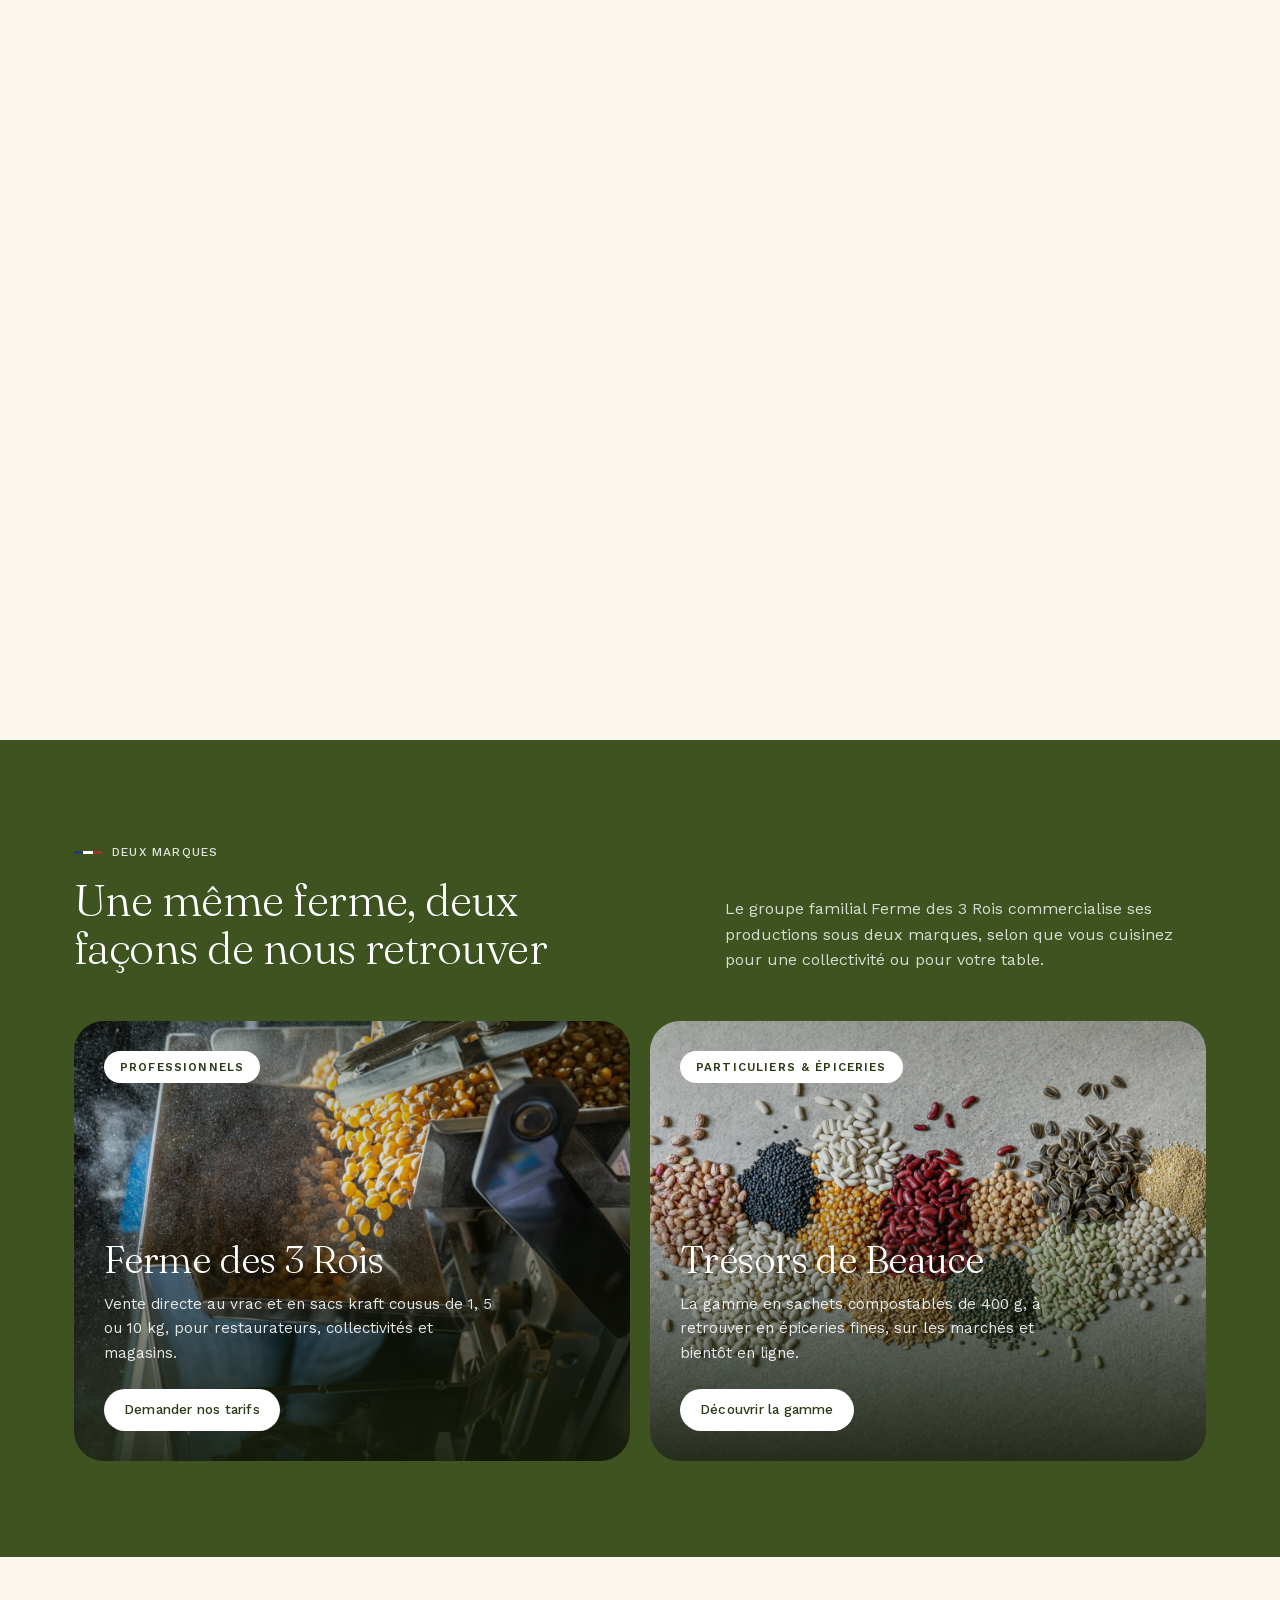
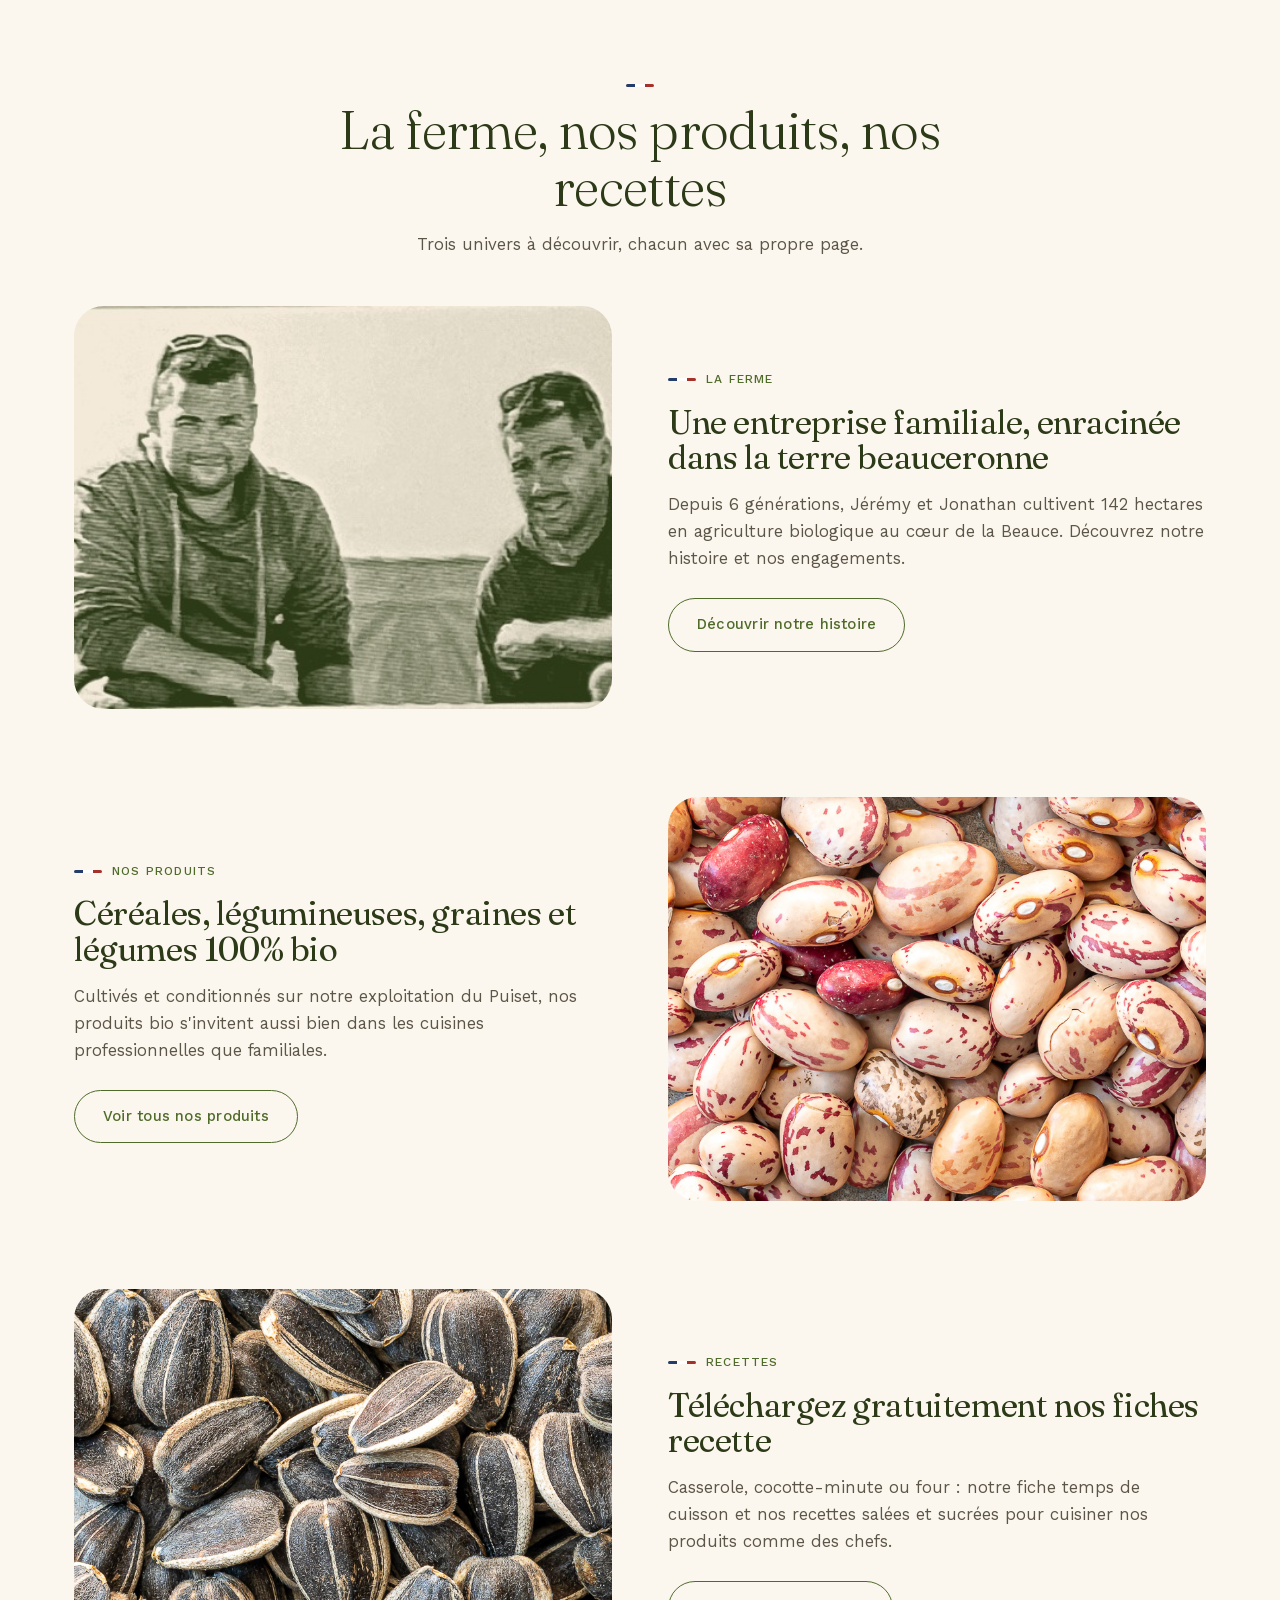
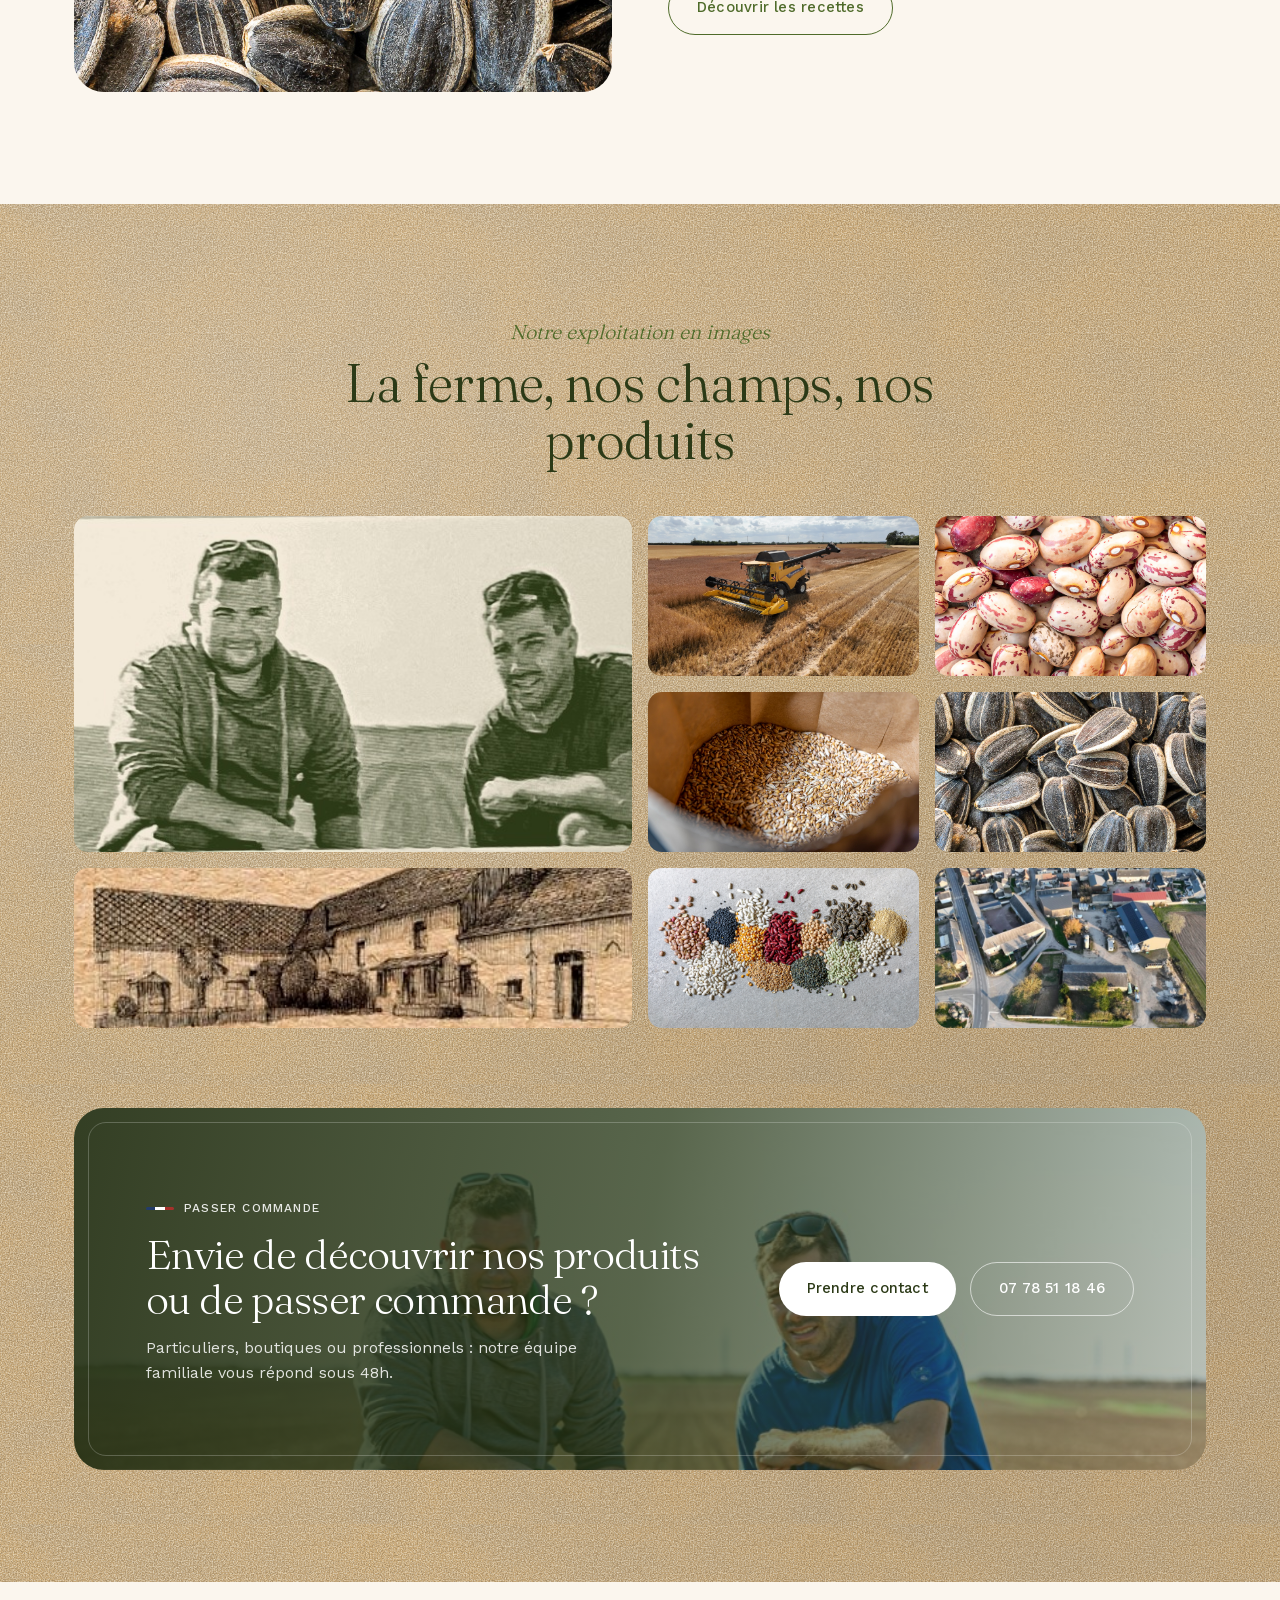
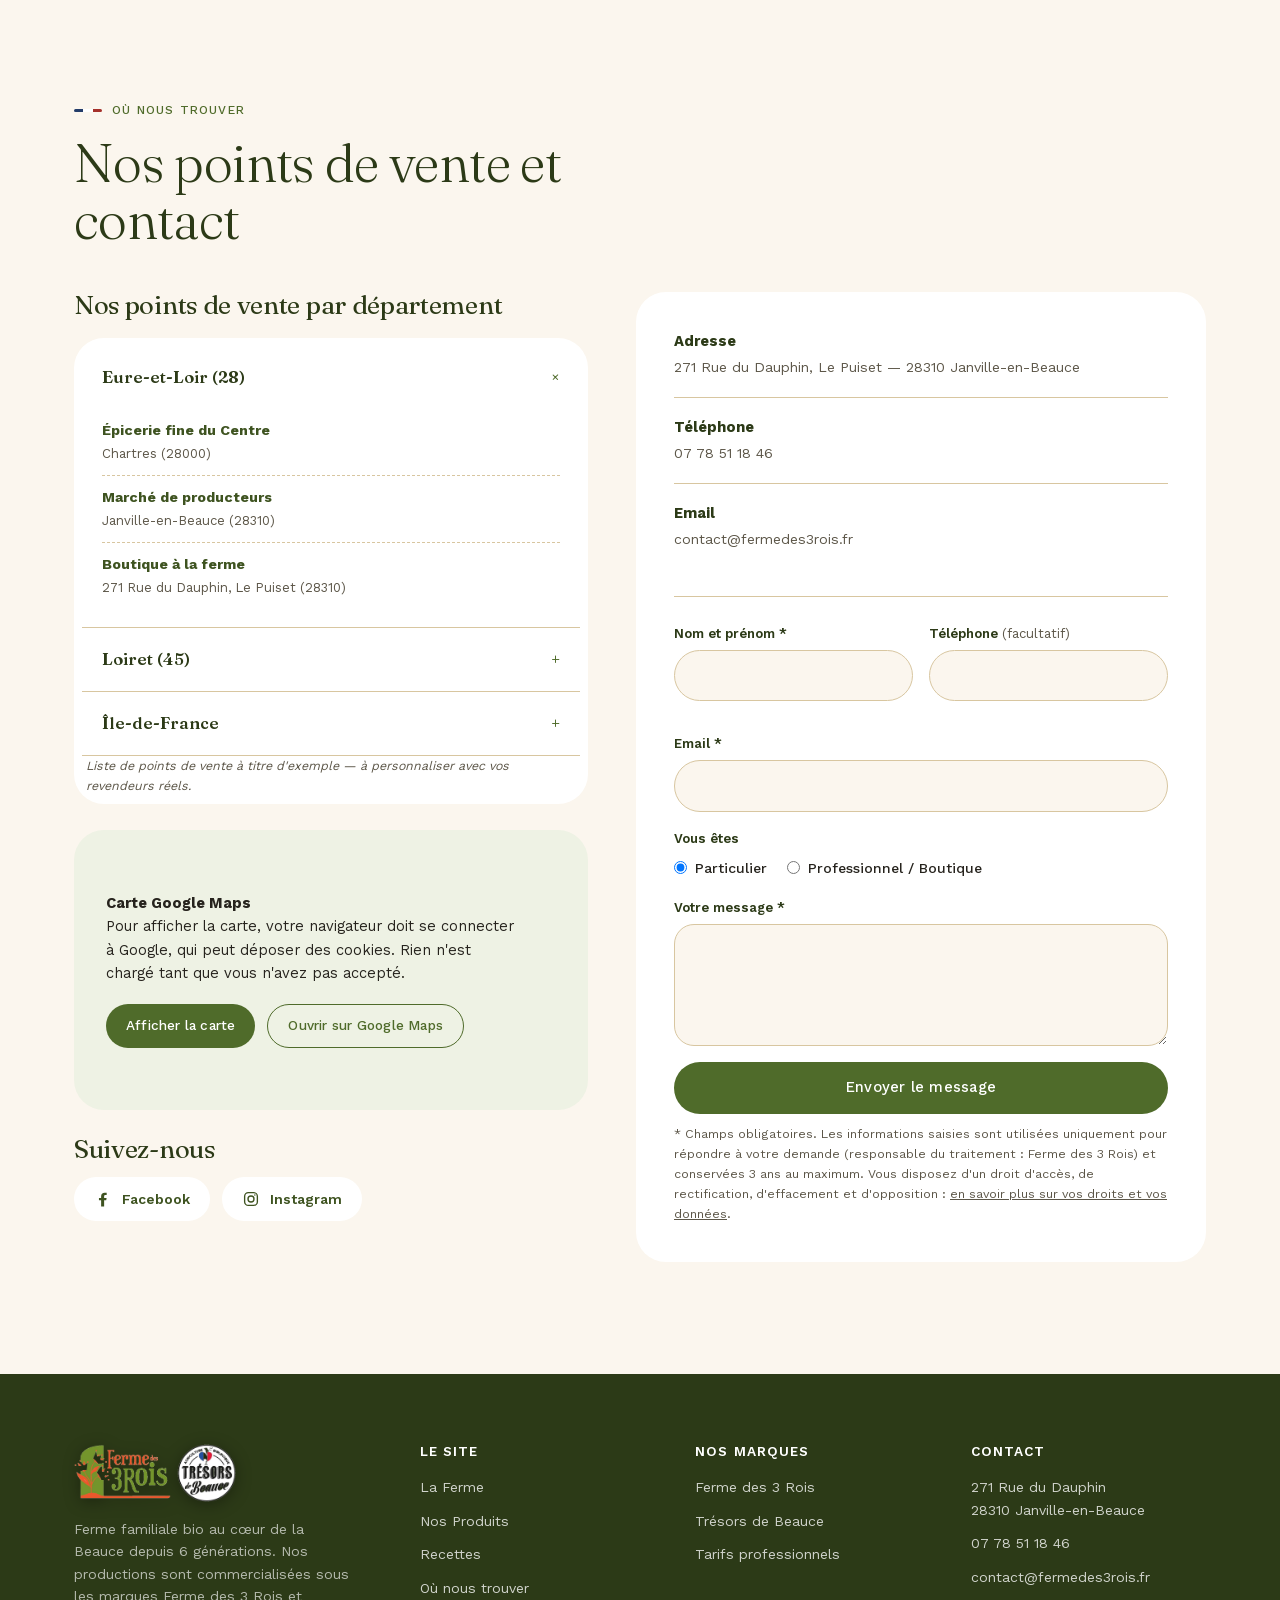
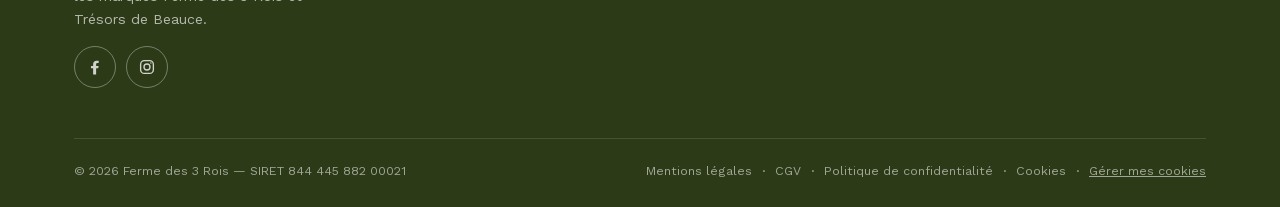
==== commit 15f2e0e1: "Mise en conformite legale : pages legales, consentement cookies, polices locales, SEO/IA, accessibil" ====
--- a/index.html
+++ b/index.html
@@ -7,13 +7,46 @@
 <meta name="description" content="Ferme familiale bio au cœur de la Beauce depuis 6 générations. Céréales, légumineuses, graines et légumes certifiés AB, commercialisés sous les marques Ferme des 3 Rois et Trésors de Beauce.">
 
 <!-- Google Fonts : Fraunces (titres), Caveat (accent manuscrit), Work Sans (texte courant) -->
-<link rel="preconnect" href="https://fonts.googleapis.com">
-<link rel="preconnect" href="https://fonts.gstatic.com" crossorigin>
-<link href="https://fonts.googleapis.com/css2?family=Fraunces:opsz,wght@9..144,300;9..144,400;9..144,500;9..144,600&family=Work+Sans:wght@400;500;600;700&display=swap" rel="stylesheet">
-
+<link rel="canonical" href="https://www.fermedes3rois.com/">
+<meta property="og:type" content="website">
+<meta property="og:locale" content="fr_FR">
+<meta property="og:site_name" content="Ferme des 3 Rois — Trésors de Beauce">
+<meta property="og:title" content="Ferme des 3 Rois — Producteur bio en Beauce | Ferme des 3 Rois & Trésors de Beauce">
+<meta property="og:description" content="Ferme familiale bio au cœur de la Beauce depuis 6 générations. Céréales, légumineuses, graines et légumes certifiés AB, commercialisés sous les marques Ferme des 3 Rois et Trésors de Beauce.">
+<meta property="og:url" content="https://www.fermedes3rois.com/">
+<meta property="og:image" content="https://www.fermedes3rois.com/assets/images/real/ferme-de-loin.jpg">
+<meta name="twitter:card" content="summary_large_image">
+<link rel="preload" href="assets/fonts/work-sans-latin.woff2" as="font" type="font/woff2" crossorigin>
+<link rel="stylesheet" href="assets/css/fonts.css">
+<script type="application/ld+json">
+{
+  "@context": "https://schema.org",
+  "@type": "Organization",
+  "name": "Ferme des 3 Rois",
+  "alternateName": "Trésors de Beauce",
+  "url": "https://www.fermedes3rois.com/",
+  "logo": "https://www.fermedes3rois.com/assets/images/logo-horizontal.png",
+  "description": "Exploitation agricole familiale biologique en Beauce : céréales, légumineuses, graines et légumes bio.",
+  "email": "contact@fermedes3rois.fr",
+  "telephone": "+33778511846",
+  "taxID": "84444588200021",
+  "address": {
+    "@type": "PostalAddress",
+    "streetAddress": "271 Rue du Dauphin, Le Puiset",
+    "postalCode": "28310",
+    "addressLocality": "Janville-en-Beauce",
+    "addressCountry": "FR"
+  },
+  "sameAs": [
+    "https://www.facebook.com/Tr%C3%A9sors-De-Beauce-111578571300424",
+    "https://www.instagram.com/tresorsdebeauce/"
+  ]
+}
+</script>
 <link rel="stylesheet" href="assets/css/style.css">
 </head>
 <body>
+<a class="skip-link" href="#main">Aller au contenu principal</a>
 
 <!-- ==========================================================
      HEADER
@@ -42,6 +75,8 @@
     </div>
   </div>
 </header>
+
+<main id="main">
 
 <!-- ==========================================================
      HERO — la photo s'agrandit au fil du défilement (scroll to expand)
@@ -256,10 +291,16 @@
           <p class="store-note">Liste de points de vente à titre d'exemple — à personnaliser avec vos revendeurs réels.</p>
         </div>
 
-        <div class="map-embed reveal">
-          <iframe
-            src="https://maps.google.com/maps?q=271%20Rue%20du%20Dauphin%2C%2028310%20Janville-en-Beauce&t=&z=13&ie=UTF8&iwloc=&output=embed"
-            loading="lazy" title="Localisation de la Ferme des 3 Rois"></iframe>
+        <div class="map-embed reveal" data-consent-box="maps">
+          <iframe data-consent-src="https://maps.google.com/maps?q=271%20Rue%20du%20Dauphin%2C%2028310%20Janville-en-Beauce&amp;t=&amp;z=13&amp;ie=UTF8&amp;iwloc=&amp;output=embed"
+            data-consent-cat="maps" loading="lazy" title="Localisation de la Ferme des 3 Rois" hidden></iframe>
+          <div class="consent-placeholder">
+            <p><strong>Carte Google Maps</strong><br>Pour afficher la carte, votre navigateur doit se connecter à Google, qui peut déposer des cookies. Rien n'est chargé tant que vous n'avez pas accepté.</p>
+            <div class="consent-placeholder__actions">
+              <button type="button" class="btn btn-primary btn-sm" data-consent-grant="maps">Afficher la carte</button>
+              <a class="btn btn-ghost btn-sm" href="https://www.google.com/maps/search/?api=1&amp;query=271+Rue+du+Dauphin+28310+Janville-en-Beauce" target="_blank" rel="noopener">Ouvrir sur Google Maps</a>
+            </div>
+          </div>
         </div>
 
         <h3 style="margin-bottom:14px;">Suivez-nous</h3>
@@ -286,31 +327,32 @@
         <form id="contactForm">
           <div class="form-row">
             <div class="field">
-              <label for="cf-nom">Nom &amp; prénom</label>
-              <input type="text" id="cf-nom" name="nom" required>
+              <label for="cf-nom">Nom et prénom <span aria-hidden="true">*</span></label>
+              <input type="text" id="cf-nom" name="nom" autocomplete="name" required aria-required="true">
             </div>
             <div class="field">
-              <label for="cf-tel">Téléphone</label>
-              <input type="tel" id="cf-tel" name="telephone">
+              <label for="cf-tel">Téléphone <span class="opt">(facultatif)</span></label>
+              <input type="tel" id="cf-tel" name="telephone" autocomplete="tel">
             </div>
           </div>
           <div class="field">
-            <label for="cf-email">Email</label>
-            <input type="email" id="cf-email" name="email" required>
-          </div>
-
-          <div class="radio-group">
+            <label for="cf-email">Email <span aria-hidden="true">*</span></label>
+            <input type="email" id="cf-email" name="email" autocomplete="email" required aria-required="true">
+          </div>
+
+          <fieldset class="radio-group"><legend>Vous êtes</legend>
             <label><input type="radio" name="profil" value="particulier" checked> Particulier</label>
             <label><input type="radio" name="profil" value="professionnel"> Professionnel / Boutique</label>
-          </div>
+          </fieldset>
 
           <div class="field">
-            <label for="cf-message">Votre message</label>
-            <textarea id="cf-message" name="message" rows="4" required></textarea>
+            <label for="cf-message">Votre message <span aria-hidden="true">*</span></label>
+            <textarea id="cf-message" name="message" rows="4" required aria-required="true"></textarea>
           </div>
 
           <button type="submit" class="btn btn-primary" style="width:100%;">Envoyer le message</button>
-          <p class="form-note">Formulaire de démonstration : à connecter à votre messagerie ou, sous WordPress, à un plugin comme Contact Form 7 / WPForms.</p>
+          <!-- À connecter : envoi réel (WordPress : Contact Form 7 / WPForms) — voir README-DEPLOIEMENT.md -->
+          <p class="form-note">* Champs obligatoires. Les informations saisies sont utilisées uniquement pour répondre à votre demande (responsable du traitement : Ferme des 3 Rois) et conservées 3 ans au maximum. Vous disposez d'un droit d'accès, de rectification, d'effacement et d'opposition : <a href="politique-de-confidentialite.html">en savoir plus sur vos droits et vos données</a>.</p>
           <div class="form-success" id="formSuccess">✓ Merci, votre message a bien été envoyé. Notre équipe vous répond sous 48h.</div>
         </form>
       </div>
@@ -318,6 +360,8 @@
     </div>
   </div>
 </section>
+
+</main>
 
 <!-- ==========================================================
      FOOTER
@@ -334,7 +378,7 @@
         </div>
       </div>
       <div class="footer-col">
-        <h5>Le site</h5>
+        <h2>Le site</h2>
         <ul>
           <li><a href="la-ferme.html">La Ferme</a></li>
           <li><a href="nos-produits.html">Nos Produits</a></li>
@@ -343,15 +387,15 @@
         </ul>
       </div>
       <div class="footer-col">
-        <h5>Nos marques</h5>
+        <h2>Nos marques</h2>
         <ul>
           <li><a href="#accueil">Ferme des 3 Rois</a></li>
           <li><a href="#accueil">Trésors de Beauce</a></li>
-          <li><a href="nos-produits.html">Espace professionnel</a></li>
+          <li><a href="#contact">Tarifs professionnels</a></li>
         </ul>
       </div>
       <div class="footer-col">
-        <h5>Contact</h5>
+        <h2>Contact</h2>
         <ul>
           <li>271 Rue du Dauphin<br>28310 Janville-en-Beauce</li>
           <li><a href="tel:+33778511846">07 78 51 18 46</a></li>
@@ -360,18 +404,19 @@
       </div>
     </div>
     <div class="footer-bottom">
-      <span>© 2026 Ferme des Trois Rois — SIRET 844 445 882 00021</span>
-      <span><a href="#">Mentions légales</a> · <a href="#">CGV</a> · <a href="#">Politique de confidentialité</a></span>
+      <span>© 2026 Ferme des 3 Rois — SIRET 844 445 882 00021</span>
+      <span class="footer-legal"><a href="mentions-legales.html">Mentions légales</a> · <a href="cgv.html">CGV</a> · <a href="politique-de-confidentialite.html">Politique de confidentialité</a> · <a href="politique-cookies.html">Cookies</a> · <button type="button" class="link-btn" data-open-consent>Gérer mes cookies</button></span>
     </div>
   </div>
 </footer>
 
 <!-- Lightbox galerie -->
 <div class="lightbox" id="lightbox">
-  <button class="lightbox-close" id="lightboxClose">✕</button>
+  <button class="lightbox-close" id="lightboxClose" aria-label="Fermer l'image">✕</button>
   <img src="" alt="" id="lightboxImg">
 </div>
 
 <script src="assets/js/main.js"></script>
+<script src="assets/js/consent.js"></script>
 </body>
 </html>
--- a/assets/css/fonts.css
+++ b/assets/css/fonts.css
@@ -0,0 +1,145 @@
+/* Polices hébergées localement (Fraunces, Work Sans — licence SIL OFL) : aucun appel à Google */
+/* latin-ext */
+@font-face {
+  font-family: 'Fraunces';
+  font-style: normal;
+  font-weight: 300;
+  font-display: swap;
+  src: url(../fonts/fraunces-latin-ext.woff2) format('woff2');
+  unicode-range: U+0100-02BA, U+02BD-02C5, U+02C7-02CC, U+02CE-02D7, U+02DD-02FF, U+0304, U+0308, U+0329, U+1D00-1DBF, U+1E00-1E9F, U+1EF2-1EFF, U+2020, U+20A0-20AB, U+20AD-20C4, U+2113, U+2C60-2C7F, U+A720-A7FF;
+}
+/* latin */
+@font-face {
+  font-family: 'Fraunces';
+  font-style: normal;
+  font-weight: 300;
+  font-display: swap;
+  src: url(../fonts/fraunces-latin.woff2) format('woff2');
+  unicode-range: U+0000-00FF, U+0131, U+0152-0153, U+02BB-02BC, U+02C6, U+02DA, U+02DC, U+0304, U+0308, U+0329, U+2000-206F, U+20AC, U+2122, U+2191, U+2193, U+2212, U+2215, U+FEFF, U+FFFD;
+}
+/* latin-ext */
+@font-face {
+  font-family: 'Fraunces';
+  font-style: normal;
+  font-weight: 400;
+  font-display: swap;
+  src: url(../fonts/fraunces-latin-ext.woff2) format('woff2');
+  unicode-range: U+0100-02BA, U+02BD-02C5, U+02C7-02CC, U+02CE-02D7, U+02DD-02FF, U+0304, U+0308, U+0329, U+1D00-1DBF, U+1E00-1E9F, U+1EF2-1EFF, U+2020, U+20A0-20AB, U+20AD-20C4, U+2113, U+2C60-2C7F, U+A720-A7FF;
+}
+/* latin */
+@font-face {
+  font-family: 'Fraunces';
+  font-style: normal;
+  font-weight: 400;
+  font-display: swap;
+  src: url(../fonts/fraunces-latin.woff2) format('woff2');
+  unicode-range: U+0000-00FF, U+0131, U+0152-0153, U+02BB-02BC, U+02C6, U+02DA, U+02DC, U+0304, U+0308, U+0329, U+2000-206F, U+20AC, U+2122, U+2191, U+2193, U+2212, U+2215, U+FEFF, U+FFFD;
+}
+/* latin-ext */
+@font-face {
+  font-family: 'Fraunces';
+  font-style: normal;
+  font-weight: 500;
+  font-display: swap;
+  src: url(../fonts/fraunces-latin-ext.woff2) format('woff2');
+  unicode-range: U+0100-02BA, U+02BD-02C5, U+02C7-02CC, U+02CE-02D7, U+02DD-02FF, U+0304, U+0308, U+0329, U+1D00-1DBF, U+1E00-1E9F, U+1EF2-1EFF, U+2020, U+20A0-20AB, U+20AD-20C4, U+2113, U+2C60-2C7F, U+A720-A7FF;
+}
+/* latin */
+@font-face {
+  font-family: 'Fraunces';
+  font-style: normal;
+  font-weight: 500;
+  font-display: swap;
+  src: url(../fonts/fraunces-latin.woff2) format('woff2');
+  unicode-range: U+0000-00FF, U+0131, U+0152-0153, U+02BB-02BC, U+02C6, U+02DA, U+02DC, U+0304, U+0308, U+0329, U+2000-206F, U+20AC, U+2122, U+2191, U+2193, U+2212, U+2215, U+FEFF, U+FFFD;
+}
+/* latin-ext */
+@font-face {
+  font-family: 'Fraunces';
+  font-style: normal;
+  font-weight: 600;
+  font-display: swap;
+  src: url(../fonts/fraunces-latin-ext.woff2) format('woff2');
+  unicode-range: U+0100-02BA, U+02BD-02C5, U+02C7-02CC, U+02CE-02D7, U+02DD-02FF, U+0304, U+0308, U+0329, U+1D00-1DBF, U+1E00-1E9F, U+1EF2-1EFF, U+2020, U+20A0-20AB, U+20AD-20C4, U+2113, U+2C60-2C7F, U+A720-A7FF;
+}
+/* latin */
+@font-face {
+  font-family: 'Fraunces';
+  font-style: normal;
+  font-weight: 600;
+  font-display: swap;
+  src: url(../fonts/fraunces-latin.woff2) format('woff2');
+  unicode-range: U+0000-00FF, U+0131, U+0152-0153, U+02BB-02BC, U+02C6, U+02DA, U+02DC, U+0304, U+0308, U+0329, U+2000-206F, U+20AC, U+2122, U+2191, U+2193, U+2212, U+2215, U+FEFF, U+FFFD;
+}
+/* latin-ext */
+@font-face {
+  font-family: 'Work Sans';
+  font-style: normal;
+  font-weight: 400;
+  font-display: swap;
+  src: url(../fonts/work-sans-latin-ext.woff2) format('woff2');
+  unicode-range: U+0100-02BA, U+02BD-02C5, U+02C7-02CC, U+02CE-02D7, U+02DD-02FF, U+0304, U+0308, U+0329, U+1D00-1DBF, U+1E00-1E9F, U+1EF2-1EFF, U+2020, U+20A0-20AB, U+20AD-20C4, U+2113, U+2C60-2C7F, U+A720-A7FF;
+}
+/* latin */
+@font-face {
+  font-family: 'Work Sans';
+  font-style: normal;
+  font-weight: 400;
+  font-display: swap;
+  src: url(../fonts/work-sans-latin.woff2) format('woff2');
+  unicode-range: U+0000-00FF, U+0131, U+0152-0153, U+02BB-02BC, U+02C6, U+02DA, U+02DC, U+0304, U+0308, U+0329, U+2000-206F, U+20AC, U+2122, U+2191, U+2193, U+2212, U+2215, U+FEFF, U+FFFD;
+}
+/* latin-ext */
+@font-face {
+  font-family: 'Work Sans';
+  font-style: normal;
+  font-weight: 500;
+  font-display: swap;
+  src: url(../fonts/work-sans-latin-ext.woff2) format('woff2');
+  unicode-range: U+0100-02BA, U+02BD-02C5, U+02C7-02CC, U+02CE-02D7, U+02DD-02FF, U+0304, U+0308, U+0329, U+1D00-1DBF, U+1E00-1E9F, U+1EF2-1EFF, U+2020, U+20A0-20AB, U+20AD-20C4, U+2113, U+2C60-2C7F, U+A720-A7FF;
+}
+/* latin */
+@font-face {
+  font-family: 'Work Sans';
+  font-style: normal;
+  font-weight: 500;
+  font-display: swap;
+  src: url(../fonts/work-sans-latin.woff2) format('woff2');
+  unicode-range: U+0000-00FF, U+0131, U+0152-0153, U+02BB-02BC, U+02C6, U+02DA, U+02DC, U+0304, U+0308, U+0329, U+2000-206F, U+20AC, U+2122, U+2191, U+2193, U+2212, U+2215, U+FEFF, U+FFFD;
+}
+/* latin-ext */
+@font-face {
+  font-family: 'Work Sans';
+  font-style: normal;
+  font-weight: 600;
+  font-display: swap;
+  src: url(../fonts/work-sans-latin-ext.woff2) format('woff2');
+  unicode-range: U+0100-02BA, U+02BD-02C5, U+02C7-02CC, U+02CE-02D7, U+02DD-02FF, U+0304, U+0308, U+0329, U+1D00-1DBF, U+1E00-1E9F, U+1EF2-1EFF, U+2020, U+20A0-20AB, U+20AD-20C4, U+2113, U+2C60-2C7F, U+A720-A7FF;
+}
+/* latin */
+@font-face {
+  font-family: 'Work Sans';
+  font-style: normal;
+  font-weight: 600;
+  font-display: swap;
+  src: url(../fonts/work-sans-latin.woff2) format('woff2');
+  unicode-range: U+0000-00FF, U+0131, U+0152-0153, U+02BB-02BC, U+02C6, U+02DA, U+02DC, U+0304, U+0308, U+0329, U+2000-206F, U+20AC, U+2122, U+2191, U+2193, U+2212, U+2215, U+FEFF, U+FFFD;
+}
+/* latin-ext */
+@font-face {
+  font-family: 'Work Sans';
+  font-style: normal;
+  font-weight: 700;
+  font-display: swap;
+  src: url(../fonts/work-sans-latin-ext.woff2) format('woff2');
+  unicode-range: U+0100-02BA, U+02BD-02C5, U+02C7-02CC, U+02CE-02D7, U+02DD-02FF, U+0304, U+0308, U+0329, U+1D00-1DBF, U+1E00-1E9F, U+1EF2-1EFF, U+2020, U+20A0-20AB, U+20AD-20C4, U+2113, U+2C60-2C7F, U+A720-A7FF;
+}
+/* latin */
+@font-face {
+  font-family: 'Work Sans';
+  font-style: normal;
+  font-weight: 700;
+  font-display: swap;
+  src: url(../fonts/work-sans-latin.woff2) format('woff2');
+  unicode-range: U+0000-00FF, U+0131, U+0152-0153, U+02BB-02BC, U+02C6, U+02DA, U+02DC, U+0304, U+0308, U+0329, U+2000-206F, U+20AC, U+2122, U+2191, U+2193, U+2212, U+2215, U+FEFF, U+FFFD;
+}
--- a/assets/css/style.css
+++ b/assets/css/style.css
@@ -287,7 +287,7 @@
 }
 .engagement-card img{aspect-ratio:4/3;object-fit:cover;}
 .engagement-card .body{padding:22px 22px 26px;}
-.engagement-card h4{font-size:1.05rem;margin-bottom:8px;}
+.engagement-card h3{font-size:1.05rem;margin-bottom:8px;}
 .engagement-card p{font-size:.9rem;}
 .engagement-card .tick{color:var(--green-600);font-weight:700;font-size:.8rem;}
 
@@ -352,7 +352,7 @@
   padding:5px 11px;font-size:.72rem;font-weight:700;color:var(--green-800);display:flex;align-items:center;gap:5px;
 }
 .product-card .body{padding:16px 18px 20px;}
-.product-card h4{font-size:.98rem;margin-bottom:6px;}
+.product-card h3{font-size:.98rem;margin-bottom:6px;}
 .product-card p{font-size:.83rem;margin:0;}
 .product-more{text-align:center;margin-top:40px;}
 
@@ -365,7 +365,7 @@
 .recipe-feature img{height:100%;min-height:260px;object-fit:cover;}
 .recipe-feature .body{padding:44px;display:flex;flex-direction:column;justify-content:center;}
 .recipe-feature .eyebrow{color:rgba(255,255,255,.85);}
-.recipe-feature h3{color:#fff;font-size:1.7rem;margin-bottom:12px;}
+.recipe-feature h2{color:#fff;font-size:1.7rem;margin-bottom:12px;}
 .recipe-feature p{color:rgba(255,255,255,.82);margin-bottom:24px;}
 
 .recipe-grid{display:grid;grid-template-columns:repeat(3,1fr);gap:24px;}
@@ -376,7 +376,7 @@
 .recipe-card .thumb img{width:100%;height:100%;object-fit:cover;}
 .recipe-card .body{padding:18px 20px 22px;}
 .recipe-card .meta{display:flex;gap:10px;font-size:.75rem;color:var(--ink-soft);margin-bottom:8px;text-transform:uppercase;letter-spacing:.04em;}
-.recipe-card h4{font-size:1.02rem;margin-bottom:8px;}
+.recipe-card h3{font-size:1.02rem;margin-bottom:8px;}
 .recipe-card p{font-size:.86rem;margin-bottom:16px;}
 
 /* ---------- 12. Galerie ---------- */
@@ -471,7 +471,7 @@
 @media (max-width:520px){.footer-top{grid-template-columns:1fr;}}
 .footer-brand img{height:58px;margin-bottom:16px;filter:drop-shadow(0 3px 8px rgba(0,0,0,.35));}
 .footer-brand p{color:rgba(255,255,255,.65);font-size:.88rem;max-width:280px;}
-.footer-col h5{color:#fff;font-family:var(--font-body);font-size:.85rem;text-transform:uppercase;letter-spacing:.08em;margin-bottom:18px;}
+.footer-col h2{color:#fff;font-weight:600;font-family:var(--font-body);font-size:.85rem;text-transform:uppercase;letter-spacing:.08em;margin-bottom:18px;}
 .footer-col li{margin-bottom:11px;font-size:.88rem;}
 .footer-col a:hover{color:#fff;}
 .footer-social{display:flex;gap:10px;margin-top:16px;}
@@ -510,7 +510,7 @@
 @media (max-width:620px){.cycle-steps{grid-template-columns:1fr;}}
 .cycle-steps li{counter-increment:step;background:var(--white);border-radius:var(--radius-md);padding:26px 26px 28px;box-shadow:var(--shadow-card);}
 .cycle-steps li::before{content:counter(step,decimal-leading-zero);display:block;font-family:var(--font-display);font-size:2rem;color:var(--green-600);opacity:.5;line-height:1;margin-bottom:10px;}
-.cycle-steps h4{font-size:1.05rem;margin-bottom:8px;}
+.cycle-steps h3{font-size:1.05rem;margin-bottom:8px;}
 .cycle-steps p{font-size:.9rem;}
 
 
@@ -639,3 +639,62 @@
 }
 .brand-card__body h3{color:#fff;font-weight:300;font-size:clamp(1.9rem,3vw,2.5rem);letter-spacing:-0.015em;margin-bottom:12px;}
 .brand-card__body p{color:rgba(255,255,255,.88);font-size:.95rem;max-width:44ch;margin-bottom:24px;}
+
+/* ============================================================
+   19. Conformité : consentement, accessibilité
+   ============================================================ */
+.skip-link{position:absolute;left:12px;top:-60px;z-index:2000;background:var(--green-900);color:#fff;padding:12px 18px;border-radius:100px;font-weight:600;}
+.skip-link:focus{top:12px;}
+:focus-visible{outline:3px solid var(--france-blue);outline-offset:3px;}
+.site-footer :focus-visible,.page-cta :focus-visible,.brands-strip :focus-visible,.harvest :focus-visible,
+.page-header :focus-visible,.scroll-hero :focus-visible,.elastic-item:focus-visible,.consent :focus-visible{outline-color:#fff;}
+.consent :focus-visible{outline-color:var(--france-blue);}
+.radio-group{border:none;padding:0;}
+.radio-group legend{font-size:.82rem;font-weight:600;color:var(--green-900);margin-bottom:8px;}
+.field .opt{font-weight:400;color:var(--ink-soft);}
+.form-note a{text-decoration:underline;}
+.link-btn{background:none;border:none;color:inherit;font:inherit;cursor:pointer;padding:0;text-decoration:underline;}
+.link-btn:hover{color:#fff;}
+.footer-legal{display:flex;flex-wrap:wrap;gap:4px 10px;align-items:center;}
+
+.map-embed{position:relative;background:var(--green-100);}
+.map-embed iframe[hidden]{display:none;}
+.consent-placeholder{display:flex;flex-direction:column;justify-content:center;gap:18px;min-height:280px;padding:32px;}
+.consent-placeholder[hidden]{display:none;}
+.consent-placeholder p{color:var(--ink);font-size:.92rem;max-width:46ch;}
+.consent-placeholder__actions{display:flex;flex-wrap:wrap;gap:12px;}
+
+.consent{
+  position:fixed;z-index:1500;left:20px;right:20px;bottom:20px;max-width:760px;margin:0 auto;
+  background:var(--white);color:var(--ink);border:1px solid var(--kraft-300);border-radius:var(--radius-lg);
+  padding:28px 30px;
+}
+.consent[hidden]{display:none;}
+.consent h2{font-size:1.25rem;font-weight:500;margin-bottom:10px;}
+.consent p{font-size:.88rem;margin-bottom:16px;}
+.consent p a{text-decoration:underline;color:var(--green-800);}
+.consent__panel{margin-bottom:18px;display:flex;flex-direction:column;gap:12px;}
+.consent__panel[hidden]{display:none;}
+.consent__row{display:flex;gap:12px;align-items:flex-start;font-size:.85rem;color:var(--ink-soft);}
+.consent__row input{margin-top:4px;width:18px;height:18px;accent-color:var(--green-700);}
+.consent__actions{display:flex;flex-wrap:wrap;gap:12px;}
+.consent__actions .btn{flex:1 1 150px;}
+
+/* pages légales */
+.legal{max-width:78ch;}
+.legal h2{font-size:clamp(1.4rem,2.4vw,1.8rem);margin:44px 0 14px;font-weight:400;}
+.legal h3{font-size:1.1rem;margin:26px 0 8px;font-weight:600;}
+.legal p,.legal li{font-size:.98rem;margin-bottom:12px;color:var(--ink-soft);}
+.legal ul{list-style:disc;padding-left:22px;margin-bottom:14px;}
+.legal a{text-decoration:underline;color:var(--green-800);}
+.legal .todo{background:#fff4c2;color:#5a4500;padding:1px 6px;border-radius:6px;font-weight:600;}
+.legal table{width:100%;border-collapse:collapse;margin:14px 0 22px;font-size:.88rem;}
+.legal th,.legal td{border:1px solid var(--kraft-300);padding:10px 12px;text-align:left;vertical-align:top;color:var(--ink);}
+.legal th{background:var(--kraft-100);font-weight:600;}
+.legal .table-wrap{overflow-x:auto;}
+.legal .updated{font-size:.82rem;color:var(--ink-soft);}
+@media (max-width:520px){.consent{left:10px;right:10px;bottom:10px;padding:22px 20px;}}
+
+.sr-only{position:absolute;width:1px;height:1px;padding:0;margin:-1px;overflow:hidden;clip:rect(0,0,0,0);white-space:nowrap;border:0;}
+.histoire-title{font-size:clamp(1.25rem,2.4vw,1.6rem);font-weight:400;}
+.recipe-feature h2{color:#fff;font-size:1.7rem;margin-bottom:12px;font-weight:400;}
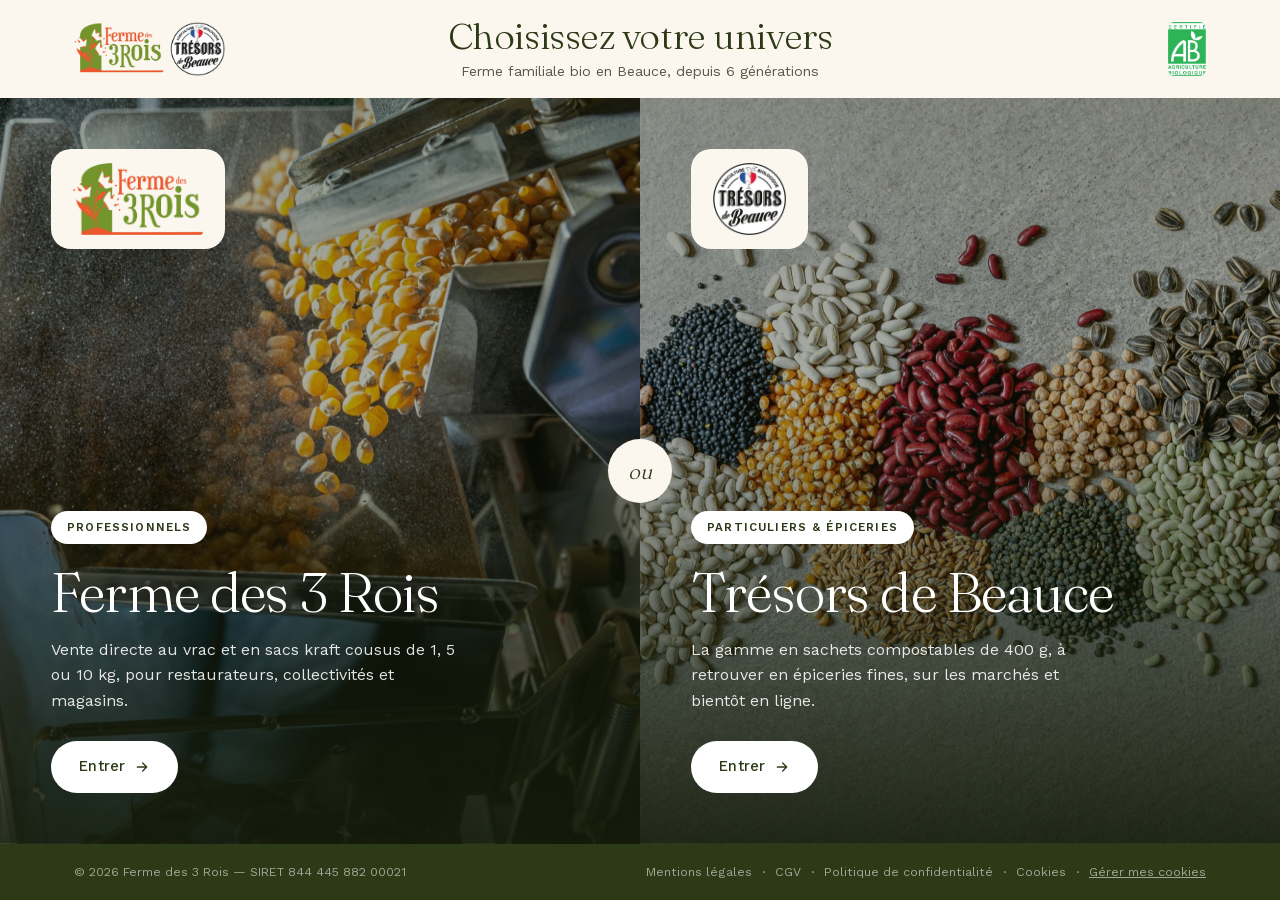
==== commit 7b7efda7: "Ecran d'entree et choix de marque : Ferme des 3 Rois / Tresors de Beauce - index.html devient l'entr" ====
--- a/index.html
+++ b/index.html
@@ -3,16 +3,15 @@
 <head>
 <meta charset="UTF-8">
 <meta name="viewport" content="width=device-width, initial-scale=1.0">
-<title>Ferme des 3 Rois — Producteur bio en Beauce | Ferme des 3 Rois & Trésors de Beauce</title>
-<meta name="description" content="Ferme familiale bio au cœur de la Beauce depuis 6 générations. Céréales, légumineuses, graines et légumes certifiés AB, commercialisés sous les marques Ferme des 3 Rois et Trésors de Beauce.">
+<title>Ferme des 3 Rois & Trésors de Beauce — Producteur bio en Beauce</title>
+<meta name="description" content="Ferme familiale bio au cœur de la Beauce depuis 6 générations. Choisissez votre univers : Ferme des 3 Rois (vente directe aux professionnels) ou Trésors de Beauce (gamme en sachets de 400 g pour les particuliers et les épiceries).">
 
-<!-- Google Fonts : Fraunces (titres), Caveat (accent manuscrit), Work Sans (texte courant) -->
 <link rel="canonical" href="https://www.fermedes3rois.com/">
 <meta property="og:type" content="website">
 <meta property="og:locale" content="fr_FR">
 <meta property="og:site_name" content="Ferme des 3 Rois — Trésors de Beauce">
-<meta property="og:title" content="Ferme des 3 Rois — Producteur bio en Beauce | Ferme des 3 Rois & Trésors de Beauce">
-<meta property="og:description" content="Ferme familiale bio au cœur de la Beauce depuis 6 générations. Céréales, légumineuses, graines et légumes certifiés AB, commercialisés sous les marques Ferme des 3 Rois et Trésors de Beauce.">
+<meta property="og:title" content="Ferme des 3 Rois & Trésors de Beauce — Producteur bio en Beauce">
+<meta property="og:description" content="Ferme familiale bio au cœur de la Beauce depuis 6 générations. Choisissez votre univers : Ferme des 3 Rois (professionnels) ou Trésors de Beauce (particuliers et épiceries).">
 <meta property="og:url" content="https://www.fermedes3rois.com/">
 <meta property="og:image" content="https://www.fermedes3rois.com/assets/images/real/ferme-de-loin.jpg">
 <meta name="twitter:card" content="summary_large_image">
@@ -49,374 +48,71 @@
 <a class="skip-link" href="#main">Aller au contenu principal</a>
 
 <!-- ==========================================================
-     HEADER
+     ÉCRAN D'ENTRÉE — le visiteur choisit son univers :
+     Ferme des 3 Rois (professionnels) → ferme-des-3-rois.html
+     Trésors de Beauce (particuliers & épiceries) → tresors-de-beauce.html
+     Ensuite, le sélecteur de marque du header permet de basculer à tout moment.
      ========================================================== -->
-<header class="site-header" id="siteHeader">
-  <div class="container">
-    <a href="#accueil" class="brand">
+<div class="gate">
+
+  <header class="gate__bar">
+    <div class="gate__logo">
       <img src="assets/images/logo-horizontal.png" alt="Ferme des 3 Rois — Trésors de Beauce">
-    </a>
+    </div>
+    <div class="gate__title">
+      <h1>Choisissez votre univers</h1>
+      <p>Ferme familiale bio en Beauce, depuis 6 générations</p>
+    </div>
+    <div class="gate__ab">
+      <img src="assets/images/logo-ab.jpg" alt="Logo Agriculture Biologique" width="40" height="56">
+    </div>
+  </header>
 
-    <nav class="main-nav" id="mainNav">
-      <a href="la-ferme.html">La Ferme</a>
-      <a href="nos-produits.html">Nos Produits</a>
-      <a href="recettes.html">Recettes</a>
-      <a href="#contact">Où nous trouver</a>
-    </nav>
+  <main id="main" class="gate__panels">
 
-    <div class="header-cta">
-      <div class="ab-chip">
-        <img src="assets/images/logo-ab.jpg" alt="Logo Agriculture Biologique" width="40" height="56">
+    <article class="gate-panel" style="--panel-img:url('../images/real/atelier-2.jpg')">
+      <div class="gate-panel__logo">
+        <img src="assets/images/logo-ferme-des-3-rois.png" alt="">
       </div>
-      <a href="#contact" class="btn btn-primary btn-sm">Nous contacter</a>
-      <button class="nav-toggle" id="navToggle" aria-label="Ouvrir le menu" aria-expanded="false">
-        <span></span><span></span><span></span>
-      </button>
-    </div>
-  </div>
-</header>
+      <div class="gate-panel__body">
+        <span class="gate-panel__kicker">Professionnels</span>
+        <h2><a class="gate-panel__link" href="ferme-des-3-rois.html">Ferme des 3 Rois</a></h2>
+        <p>Vente directe au vrac et en sacs kraft cousus de 1, 5 ou 10 kg, pour restaurateurs, collectivités et magasins.</p>
+        <span class="btn btn-light gate-panel__cta" aria-hidden="true">Entrer
+          <svg viewBox="0 0 24 24" width="16" height="16" fill="none" stroke="currentColor" stroke-width="2" stroke-linecap="round" stroke-linejoin="round"><path d="M5 12h14M13 6l6 6-6 6"/></svg>
+        </span>
+      </div>
+    </article>
 
-<main id="main">
+    <span class="gate__or" aria-hidden="true">ou</span>
 
-<!-- ==========================================================
-     HERO — la photo s'agrandit au fil du défilement (scroll to expand)
-     Photos réelles de la ferme : ferme-de-loin.jpg (cadre) et moisson-2.jpg (arrière-plan flouté).
-     ========================================================== -->
-<section class="scroll-hero" id="accueil">
-  <div class="scroll-hero__pin" id="scrollHeroPin">
+    <article class="gate-panel" style="--panel-img:url('../images/real/atelier-silo.jpg')">
+      <div class="gate-panel__logo">
+        <img src="assets/images/logo-tresors-de-beauce.png" alt="">
+      </div>
+      <div class="gate-panel__body">
+        <span class="gate-panel__kicker">Particuliers &amp; épiceries</span>
+        <h2><a class="gate-panel__link" href="tresors-de-beauce.html">Trésors de Beauce</a></h2>
+        <p>La gamme en sachets compostables de 400 g, à retrouver en épiceries fines, sur les marchés et bientôt en ligne.</p>
+        <span class="btn btn-light gate-panel__cta" aria-hidden="true">Entrer
+          <svg viewBox="0 0 24 24" width="16" height="16" fill="none" stroke="currentColor" stroke-width="2" stroke-linecap="round" stroke-linejoin="round"><path d="M5 12h14M13 6l6 6-6 6"/></svg>
+        </span>
+      </div>
+    </article>
 
-    <div class="scroll-hero__backdrop">
-      <img src="assets/images/real/moisson-2.jpg" alt="">
-    </div>
+  </main>
 
-    <div class="scroll-hero__frame" id="scrollHeroFrame">
-      <img src="assets/images/real/ferme-de-loin.jpg" alt="La Ferme des 3 Rois au Puiset, vue depuis les champs de la Beauce">
-    </div>
-
-    <div class="scroll-hero__gradient" id="scrollHeroGradient"></div>
-
-    <div class="scroll-hero__label" id="scrollHeroLabel">
-      <span class="script-tag">Depuis 6 générations</span>
-      <h2>Ferme des 3 Rois</h2>
-      <span class="scroll-hero__submark">et Trésors de Beauce</span>
-      <div class="scroll-cue"><span>Faites défiler</span><span class="line"></span></div>
-    </div>
-
+  <footer class="site-footer gate__foot">
     <div class="container">
-      <div class="hero-content" id="scrollHeroContent">
-        <h1>Le bon sens paysan, <em>depuis 6 générations.</em></h1>
-        <p class="hero-lead">La Ferme des 3 Rois cultive et transforme, au cœur de la Beauce, des céréales, légumineuses, graines et légumes 100% biologiques — pour les professionnels comme pour les gourmands.</p>
-
-        <div class="hero-actions">
-          <a href="nos-produits.html" class="btn btn-primary">Découvrir nos produits</a>
-          <a href="#contact" class="btn btn-outline">Nous contacter</a>
-        </div>
-
-        <div class="hero-ab">
-          <img class="hero-ab-logo" src="assets/images/logo-ab.jpg" alt="Logo Agriculture Biologique" width="52" height="73">
-          <div class="hero-ab-text">
-            <strong>Certifié Agriculture Biologique — FR-BIO-01</strong>
-            100% de nos cultures conduites en agriculture biologique, contrôlées et certifiées en France.
-          </div>
-        </div>
+      <div class="footer-bottom">
+        <span>© 2026 Ferme des 3 Rois — SIRET 844 445 882 00021</span>
+        <span class="footer-legal"><a href="mentions-legales.html">Mentions légales</a> · <a href="cgv.html">CGV</a> · <a href="politique-de-confidentialite.html">Politique de confidentialité</a> · <a href="politique-cookies.html">Cookies</a> · <button type="button" class="link-btn" data-open-consent>Gérer mes cookies</button></span>
       </div>
     </div>
+  </footer>
 
-  </div>
-</section>
-
-<!-- Bandeau double marque -->
-<div class="brands-strip">
-  <div class="container">
-    <div class="brands-head">
-      <div>
-        <span class="eyebrow">Deux marques</span>
-        <h2>Une même ferme, deux façons de nous retrouver</h2>
-      </div>
-      <p>Le groupe familial Ferme des 3 Rois commercialise ses productions sous deux marques, selon que vous cuisinez pour une collectivité ou pour votre table.</p>
-    </div>
-
-    <div class="brands-pair">
-      <article class="brand-card" style="--brand-img:url('../images/real/atelier-2.jpg')">
-        <span class="brand-card__kicker">Professionnels</span>
-        <div class="brand-card__body">
-          <h3>Ferme des 3 Rois</h3>
-          <p>Vente directe au vrac et en sacs kraft cousus de 1, 5 ou 10 kg, pour restaurateurs, collectivités et magasins.</p>
-          <a href="#contact" class="btn btn-light btn-sm">Demander nos tarifs</a>
-        </div>
-      </article>
-
-      <article class="brand-card" style="--brand-img:url('../images/real/atelier-silo.jpg')">
-        <span class="brand-card__kicker">Particuliers &amp; épiceries</span>
-        <div class="brand-card__body">
-          <h3>Trésors de Beauce</h3>
-          <p>La gamme en sachets compostables de 400 g, à retrouver en épiceries fines, sur les marchés et bientôt en ligne.</p>
-          <a href="nos-produits.html" class="btn btn-light btn-sm">Découvrir la gamme</a>
-        </div>
-      </article>
-    </div>
-  </div>
-</div>
-<!-- ==========================================================
-     APERÇU DES 3 THÉMATIQUES — chacune a sa propre page
-     ========================================================== -->
-<section>
-  <div class="container">
-
-    <div class="section-head center reveal" style="margin-left:auto;margin-right:auto;">
-      <span class="eyebrow" style="justify-content:center;"></span>
-      <h2>La ferme, nos produits, nos recettes</h2>
-      <p>Trois univers à découvrir, chacun avec sa propre page.</p>
-    </div>
-
-    <div class="theme-sections">
-      <article class="theme-feature reveal">
-        <div class="thumb"><img src="assets/images/real/histoire-portrait.jpg" alt="Jérémy et Jonathan, agriculteurs à la Ferme des 3 Rois"></div>
-        <div class="body">
-          <span class="eyebrow">La Ferme</span>
-          <h3>Une entreprise familiale, enracinée dans la terre beauceronne</h3>
-          <p>Depuis 6 générations, Jérémy et Jonathan cultivent 142 hectares en agriculture biologique au cœur de la Beauce. Découvrez notre histoire et nos engagements.</p>
-          <a href="la-ferme.html" class="btn btn-ghost">Découvrir notre histoire</a>
-        </div>
-      </article>
-
-      <article class="theme-feature is-reverse reveal">
-        <div class="thumb"><img src="assets/images/real/tdb-legumes-secs.jpg" alt="Haricots bariolés bio, Ferme des 3 Rois"></div>
-        <div class="body">
-          <span class="eyebrow">Nos Produits</span>
-          <h3>Céréales, légumineuses, graines et légumes 100% bio</h3>
-          <p>Cultivés et conditionnés sur notre exploitation du Puiset, nos produits bio s'invitent aussi bien dans les cuisines professionnelles que familiales.</p>
-          <a href="nos-produits.html" class="btn btn-ghost">Voir tous nos produits</a>
-        </div>
-      </article>
-
-      <article class="theme-feature reveal">
-        <div class="thumb"><img src="assets/images/real/tdb-decortiques.jpg" alt="Tournesol décortiqué bio, Ferme des 3 Rois"></div>
-        <div class="body">
-          <span class="eyebrow">Recettes</span>
-          <h3>Téléchargez gratuitement nos fiches recette</h3>
-          <p>Casserole, cocotte-minute ou four : notre fiche temps de cuisson et nos recettes salées et sucrées pour cuisiner nos produits comme des chefs.</p>
-          <a href="recettes.html" class="btn btn-ghost">Découvrir les recettes</a>
-        </div>
-      </article>
-    </div>
-
-  </div>
-</section>
-
-<!-- ==========================================================
-     GALERIE PHOTO
-     ========================================================== -->
-<section id="galerie" class="paper">
-  <div class="container">
-    <div class="section-head center reveal" style="margin-left:auto;margin-right:auto;">
-      <span class="script-tag">Notre exploitation en images</span>
-      <h2>La ferme, nos champs, nos produits</h2>
-    </div>
-
-    <div class="gallery-grid reveal" id="galleryGrid">
-      <a href="assets/images/real/histoire-portrait.jpg" data-lightbox><img src="assets/images/real/histoire-portrait.jpg" alt="Jérémy et Jonathan, une histoire de famille"></a>
-      <a href="assets/images/real/moisson-2.jpg" data-lightbox><img src="assets/images/real/moisson-2.jpg" alt="Le travail de la terre"></a>
-      <a href="assets/images/real/tdb-legumes-secs.jpg" data-lightbox><img src="assets/images/real/tdb-legumes-secs.jpg" alt="Nos légumineuses"></a>
-      <a href="assets/images/real/produit-epeautre.jpg" data-lightbox><img src="assets/images/real/produit-epeautre.jpg" alt="Nos céréales"></a>
-      <a href="assets/images/real/tdb-decortiques.jpg" data-lightbox><img src="assets/images/real/tdb-decortiques.jpg" alt="Nos graines"></a>
-      <a href="assets/images/real/histoire-batiment.jpg" data-lightbox><img src="assets/images/real/histoire-batiment.jpg" alt="Notre corps de ferme, au Puiset en Beauce"></a>
-      <a href="assets/images/real/atelier-silo.jpg" data-lightbox><img src="assets/images/real/atelier-silo.jpg" alt="Nos légumineuses, céréales et graines"></a>
-      <a href="assets/images/real/ferme-drone.jpg" data-lightbox><img src="assets/images/real/ferme-drone.jpg" alt="La ferme vue du ciel"></a>
-    </div>
-
-    <div class="page-cta reveal" style="--cta-img:url('../images/real/agriculteurs-champ.jpg');--cta-pos:50% 36%">
-      <div class="page-cta__text">
-        <span class="eyebrow">Passer commande</span>
-        <h3>Envie de découvrir nos produits ou de passer commande&nbsp;?</h3>
-        <p>Particuliers, boutiques ou professionnels : notre équipe familiale vous répond sous 48h.</p>
-      </div>
-      <div class="page-cta__actions">
-        <a href="#contact" class="btn btn-light">Prendre contact</a>
-        <a href="tel:+33778511846" class="btn btn-outline">07 78 51 18 46</a>
-      </div>
-    </div>
-  </div>
-</section>
-
-<!-- ==========================================================
-     4. OU NOUS TROUVER / CONTACT
-     ========================================================== -->
-<section id="contact">
-  <div class="container">
-
-    <div class="numbered-head reveal">
-      <div class="head-text">
-        <span class="eyebrow">Où nous trouver</span>
-        <h2>Nos points de vente et contact</h2>
-      </div>
-    </div>
-
-    <div class="contact-grid">
-
-      <!-- Colonne gauche : magasins + carte + réseaux -->
-      <div class="reveal">
-        <h3 style="margin-bottom:18px;">Nos points de vente par département</h3>
-        <div class="store-finder" id="storeAccordion">
-
-          <div class="accordion-item is-open">
-            <button class="accordion-trigger">Eure-et-Loir (28) <span class="chevron">+</span></button>
-            <div class="accordion-panel">
-              <ul class="store-list">
-                <li><strong>Épicerie fine du Centre</strong><span>Chartres (28000)</span></li>
-                <li><strong>Marché de producteurs</strong><span>Janville-en-Beauce (28310)</span></li>
-                <li><strong>Boutique à la ferme</strong><span>271 Rue du Dauphin, Le Puiset (28310)</span></li>
-              </ul>
-            </div>
-          </div>
-
-          <div class="accordion-item">
-            <button class="accordion-trigger">Loiret (45) <span class="chevron">+</span></button>
-            <div class="accordion-panel">
-              <ul class="store-list">
-                <li><strong>Épicerie bio locale</strong><span>Orléans (45000)</span></li>
-              </ul>
-            </div>
-          </div>
-
-          <div class="accordion-item">
-            <button class="accordion-trigger">Île-de-France <span class="chevron">+</span></button>
-            <div class="accordion-panel">
-              <ul class="store-list">
-                <li><strong>Épicerie fine partenaire</strong><span>Paris</span></li>
-              </ul>
-            </div>
-          </div>
-
-          <p class="store-note">Liste de points de vente à titre d'exemple — à personnaliser avec vos revendeurs réels.</p>
-        </div>
-
-        <div class="map-embed reveal" data-consent-box="maps">
-          <iframe data-consent-src="https://maps.google.com/maps?q=271%20Rue%20du%20Dauphin%2C%2028310%20Janville-en-Beauce&amp;t=&amp;z=13&amp;ie=UTF8&amp;iwloc=&amp;output=embed"
-            data-consent-cat="maps" loading="lazy" title="Localisation de la Ferme des 3 Rois" hidden></iframe>
-          <div class="consent-placeholder">
-            <p><strong>Carte Google Maps</strong><br>Pour afficher la carte, votre navigateur doit se connecter à Google, qui peut déposer des cookies. Rien n'est chargé tant que vous n'avez pas accepté.</p>
-            <div class="consent-placeholder__actions">
-              <button type="button" class="btn btn-primary btn-sm" data-consent-grant="maps">Afficher la carte</button>
-              <a class="btn btn-ghost btn-sm" href="https://www.google.com/maps/search/?api=1&amp;query=271+Rue+du+Dauphin+28310+Janville-en-Beauce" target="_blank" rel="noopener">Ouvrir sur Google Maps</a>
-            </div>
-          </div>
-        </div>
-
-        <h3 style="margin-bottom:14px;">Suivez-nous</h3>
-        <div class="social-row">
-          <a href="https://www.facebook.com/Tr%C3%A9sors-De-Beauce-111578571300424" class="social-btn" target="_blank" rel="noopener"><svg viewBox="0 0 24 24" width="18" height="18" aria-hidden="true" fill="currentColor"><path d="M13.5 22v-8.2h2.8l.5-3.3h-3.3V8.4c0-.9.4-1.7 1.8-1.7h1.6V3.8s-1.4-.3-2.8-.3c-2.8 0-4.6 1.7-4.6 4.7v2.3H6.6v3.3h2.9V22h4z"/></svg> Facebook</a>
-          <a href="https://www.instagram.com/tresorsdebeauce/" class="social-btn" target="_blank" rel="noopener"><svg viewBox="0 0 24 24" width="18" height="18" aria-hidden="true" fill="none" stroke="currentColor" stroke-width="1.8"><rect x="3.5" y="3.5" width="17" height="17" rx="5"/><circle cx="12" cy="12" r="4"/><circle cx="17.2" cy="6.8" r="1" fill="currentColor" stroke="none"/></svg> Instagram</a>
-        </div>
-      </div>
-
-      <!-- Colonne droite : formulaire -->
-      <div class="contact-card reveal">
-        <div class="contact-info-row">
-          <div><strong>Adresse</strong><span>271 Rue du Dauphin, Le Puiset — 28310 Janville-en-Beauce</span></div>
-        </div>
-        <div class="contact-info-row">
-          <div><strong>Téléphone</strong><a href="tel:+33778511846">07 78 51 18 46</a></div>
-        </div>
-        <div class="contact-info-row">
-          <div><strong>Email</strong><a href="mailto:contact@fermedes3rois.fr">contact@fermedes3rois.fr</a></div>
-        </div>
-
-        <hr style="border:none;border-top:1px solid var(--kraft-300);margin:26px 0;">
-
-        <form id="contactForm">
-          <div class="form-row">
-            <div class="field">
-              <label for="cf-nom">Nom et prénom <span aria-hidden="true">*</span></label>
-              <input type="text" id="cf-nom" name="nom" autocomplete="name" required aria-required="true">
-            </div>
-            <div class="field">
-              <label for="cf-tel">Téléphone <span class="opt">(facultatif)</span></label>
-              <input type="tel" id="cf-tel" name="telephone" autocomplete="tel">
-            </div>
-          </div>
-          <div class="field">
-            <label for="cf-email">Email <span aria-hidden="true">*</span></label>
-            <input type="email" id="cf-email" name="email" autocomplete="email" required aria-required="true">
-          </div>
-
-          <fieldset class="radio-group"><legend>Vous êtes</legend>
-            <label><input type="radio" name="profil" value="particulier" checked> Particulier</label>
-            <label><input type="radio" name="profil" value="professionnel"> Professionnel / Boutique</label>
-          </fieldset>
-
-          <div class="field">
-            <label for="cf-message">Votre message <span aria-hidden="true">*</span></label>
-            <textarea id="cf-message" name="message" rows="4" required aria-required="true"></textarea>
-          </div>
-
-          <button type="submit" class="btn btn-primary" style="width:100%;">Envoyer le message</button>
-          <!-- À connecter : envoi réel (WordPress : Contact Form 7 / WPForms) — voir README-DEPLOIEMENT.md -->
-          <p class="form-note">* Champs obligatoires. Les informations saisies sont utilisées uniquement pour répondre à votre demande (responsable du traitement : Ferme des 3 Rois) et conservées 3 ans au maximum. Vous disposez d'un droit d'accès, de rectification, d'effacement et d'opposition : <a href="politique-de-confidentialite.html">en savoir plus sur vos droits et vos données</a>.</p>
-          <div class="form-success" id="formSuccess">✓ Merci, votre message a bien été envoyé. Notre équipe vous répond sous 48h.</div>
-        </form>
-      </div>
-
-    </div>
-  </div>
-</section>
-
-</main>
-
-<!-- ==========================================================
-     FOOTER
-     ========================================================== -->
-<footer class="site-footer">
-  <div class="container">
-    <div class="footer-top">
-      <div class="footer-brand">
-        <img src="assets/images/logo-horizontal.png" alt="Ferme des 3 Rois — Trésors de Beauce">
-        <p>Ferme familiale bio au cœur de la Beauce depuis 6 générations. Nos productions sont commercialisées sous les marques Ferme des 3 Rois et Trésors de Beauce.</p>
-        <div class="footer-social">
-          <a href="https://www.facebook.com/Tr%C3%A9sors-De-Beauce-111578571300424" aria-label="Facebook" target="_blank" rel="noopener"><svg viewBox="0 0 24 24" width="18" height="18" aria-hidden="true" fill="currentColor"><path d="M13.5 22v-8.2h2.8l.5-3.3h-3.3V8.4c0-.9.4-1.7 1.8-1.7h1.6V3.8s-1.4-.3-2.8-.3c-2.8 0-4.6 1.7-4.6 4.7v2.3H6.6v3.3h2.9V22h4z"/></svg></a>
-          <a href="https://www.instagram.com/tresorsdebeauce/" aria-label="Instagram" target="_blank" rel="noopener"><svg viewBox="0 0 24 24" width="18" height="18" aria-hidden="true" fill="none" stroke="currentColor" stroke-width="1.8"><rect x="3.5" y="3.5" width="17" height="17" rx="5"/><circle cx="12" cy="12" r="4"/><circle cx="17.2" cy="6.8" r="1" fill="currentColor" stroke="none"/></svg></a>
-        </div>
-      </div>
-      <div class="footer-col">
-        <h2>Le site</h2>
-        <ul>
-          <li><a href="la-ferme.html">La Ferme</a></li>
-          <li><a href="nos-produits.html">Nos Produits</a></li>
-          <li><a href="recettes.html">Recettes</a></li>
-          <li><a href="#contact">Où nous trouver</a></li>
-        </ul>
-      </div>
-      <div class="footer-col">
-        <h2>Nos marques</h2>
-        <ul>
-          <li><a href="#accueil">Ferme des 3 Rois</a></li>
-          <li><a href="#accueil">Trésors de Beauce</a></li>
-          <li><a href="#contact">Tarifs professionnels</a></li>
-        </ul>
-      </div>
-      <div class="footer-col">
-        <h2>Contact</h2>
-        <ul>
-          <li>271 Rue du Dauphin<br>28310 Janville-en-Beauce</li>
-          <li><a href="tel:+33778511846">07 78 51 18 46</a></li>
-          <li><a href="mailto:contact@fermedes3rois.fr">contact@fermedes3rois.fr</a></li>
-        </ul>
-      </div>
-    </div>
-    <div class="footer-bottom">
-      <span>© 2026 Ferme des 3 Rois — SIRET 844 445 882 00021</span>
-      <span class="footer-legal"><a href="mentions-legales.html">Mentions légales</a> · <a href="cgv.html">CGV</a> · <a href="politique-de-confidentialite.html">Politique de confidentialité</a> · <a href="politique-cookies.html">Cookies</a> · <button type="button" class="link-btn" data-open-consent>Gérer mes cookies</button></span>
-    </div>
-  </div>
-</footer>
-
-<!-- Lightbox galerie -->
-<div class="lightbox" id="lightbox">
-  <button class="lightbox-close" id="lightboxClose" aria-label="Fermer l'image">✕</button>
-  <img src="" alt="" id="lightboxImg">
 </div>
 
-<script src="assets/js/main.js"></script>
 <script src="assets/js/consent.js"></script>
 </body>
 </html>
--- a/assets/css/style.css
+++ b/assets/css/style.css
@@ -118,12 +118,12 @@
 /* ---------- 4. Header ---------- */
 .site-header{
   position:fixed;top:0;left:0;right:0;z-index:100;
-  padding:14px 0;
   background:linear-gradient(180deg, rgba(20,19,12,.42) 0%, rgba(20,19,12,.08) 100%);
-  transition:background .3s ease, box-shadow .3s ease, padding .3s ease;
-}
-.site-header .container{display:flex;align-items:center;justify-content:space-between;gap:24px;}
-.site-header.is-scrolled{background:rgba(251,246,238,.97);border-bottom:1px solid rgba(38,35,29,.1);padding:8px 0;}
+  transition:background .3s ease, box-shadow .3s ease;
+}
+.site-header .container{display:flex;align-items:center;justify-content:space-between;gap:24px;padding-top:14px;padding-bottom:14px;transition:padding .3s ease;}
+.site-header.is-scrolled{background:rgba(251,246,238,.97);border-bottom:1px solid rgba(38,35,29,.1);}
+.site-header.is-scrolled .container{padding-top:8px;padding-bottom:8px;}
 
 .brand{display:flex;align-items:center;gap:12px;}
 .brand img{height:64px;width:auto;transition:height .3s ease, filter .3s ease;filter:drop-shadow(0 3px 10px rgba(0,0,0,.35));}
@@ -641,12 +641,99 @@
 .brand-card__body p{color:rgba(255,255,255,.88);font-size:.95rem;max-width:44ch;margin-bottom:24px;}
 
 /* ============================================================
+   20. Deux marques : sélecteur dans le header + écran d'entrée
+   La marque active est portée par <html data-brand="ferme|tresors"> (assets/js/brand.js).
+   ============================================================ */
+.brand-switch{background:var(--green-900);color:#fff;}
+.brand-switch__wrap{max-width:var(--container);margin:0 auto;padding:0 24px;height:38px;display:flex;align-items:center;justify-content:space-between;gap:16px;}
+.brand-switch__label{font-size:.7rem;font-weight:500;letter-spacing:.12em;text-transform:uppercase;color:rgba(255,255,255,.7);}
+.brand-switch__tabs{display:flex;gap:4px;}
+.brand-switch__tabs a{
+  display:inline-flex;align-items:baseline;gap:8px;padding:5px 16px;border-radius:100px;
+  font-size:.82rem;font-weight:500;color:rgba(255,255,255,.85);white-space:nowrap;
+  transition:background .2s ease, color .2s ease;
+}
+.brand-switch__tabs a small{font-size:.7rem;font-weight:400;opacity:.75;}
+.brand-switch__tabs a:hover{background:rgba(255,255,255,.16);color:#fff;}
+html[data-brand="ferme"] .brand-switch a[data-brand-tab="ferme"],
+html[data-brand="tresors"] .brand-switch a[data-brand-tab="tresors"]{background:#fff;color:var(--green-900);}
+@media (max-width:720px){
+  .brand-switch__wrap{padding:0 12px;height:40px;}
+  .brand-switch__label,.brand-switch__tabs a small{display:none;}
+  .brand-switch__tabs{width:100%;}
+  .brand-switch__tabs a{flex:1;justify-content:center;padding:6px 8px;font-size:.78rem;}
+}
+
+/* Logos du header : un seul visible selon la marque active (pages internes) */
+html:not([data-brand="tresors"]) .brand__logo--tresors,
+html[data-brand="tresors"] .brand__logo--ferme{display:none;}
+
+/* Photo du hero Trésors de Beauce (graines sur fond clair) : voile plus dense pour garder le texte lisible */
+html[data-brand="tresors"] .scroll-hero__gradient{
+  background:linear-gradient(180deg, rgba(20,19,12,.66) 0%, rgba(20,19,12,.72) 50%, rgba(20,19,12,.94) 100%);
+}
+
+/* Écran d'entrée (index.html) */
+.gate{min-height:100vh;min-height:100svh;display:flex;flex-direction:column;background:var(--cream);}
+.gate__bar{display:grid;grid-template-columns:1fr auto 1fr;align-items:center;gap:24px;max-width:var(--container);width:100%;margin:0 auto;padding:16px 24px;}
+.gate__bar .gate__logo img{height:54px;width:auto;}
+.gate__bar .gate__ab{justify-self:end;}
+.gate__bar .gate__ab img{height:54px;width:auto;border-radius:6px;}
+.gate__title{text-align:center;}
+.gate__title h1{font-size:clamp(1.5rem,3vw,2.3rem);font-weight:300;}
+.gate__title p{font-size:.88rem;margin-top:4px;}
+@media (max-width:760px){
+  .gate__bar{grid-template-columns:auto 1fr;gap:16px;padding:12px 16px;}
+  .gate__bar .gate__logo img{height:44px;}
+  .gate__bar .gate__ab{display:none;}
+  .gate__title{text-align:right;}
+  .gate__title p{display:none;}
+}
+
+.gate__panels{position:relative;flex:1;display:grid;grid-template-columns:1fr 1fr;min-height:520px;}
+@media (max-width:760px){.gate__panels{grid-template-columns:1fr;min-height:0;}}
+.gate-panel{
+  position:relative;display:flex;flex-direction:column;justify-content:space-between;gap:48px;
+  padding:clamp(24px,4vw,56px);color:#fff;background-color:var(--green-900);
+  background-image:linear-gradient(180deg, rgba(20,28,10,.45) 0%, rgba(20,28,10,.36) 40%, rgba(20,28,10,.92) 100%), var(--panel-img);
+  background-size:cover;background-position:center;
+}
+.gate-panel__logo{align-self:flex-start;background:var(--cream);border-radius:var(--radius-md);padding:14px 22px;}
+.gate-panel__logo img{height:72px;width:auto;}
+.gate-panel__kicker{
+  display:inline-block;background:var(--white);color:var(--green-900);border-radius:100px;
+  padding:7px 16px;font-size:.72rem;font-weight:600;letter-spacing:.1em;text-transform:uppercase;margin-bottom:18px;
+}
+.gate-panel h2{color:#fff;font-weight:300;font-size:clamp(2.2rem,4.4vw,3.6rem);letter-spacing:-0.015em;margin-bottom:14px;}
+.gate-panel p{color:rgba(255,255,255,.88);font-size:1rem;max-width:42ch;margin-bottom:28px;}
+/* tout le panneau est cliquable (lien étiré sur le titre) */
+.gate-panel__link::after{content:"";position:absolute;top:0;right:0;bottom:0;left:0;z-index:1;}
+.gate-panel__link:focus-visible{outline:none;}
+.gate-panel__link:focus-visible::after{outline:3px solid #fff;outline-offset:-8px;}
+.gate-panel__cta{display:inline-flex;}
+.gate-panel:hover .gate-panel__cta{background:var(--kraft-100);}
+.gate__or{
+  position:absolute;z-index:2;left:50%;top:50%;transform:translate(-50%,-50%);
+  width:64px;height:64px;border-radius:50%;background:var(--cream);color:var(--green-900);
+  display:flex;align-items:center;justify-content:center;
+  font-family:var(--font-display);font-style:italic;font-weight:300;font-size:1.3rem;
+}
+@media (max-width:760px){
+  .gate-panel{min-height:46svh;gap:20px;padding:20px;}
+  .gate-panel__logo{padding:10px 16px;}
+  .gate-panel__logo img{height:44px;}
+  .gate-panel p{font-size:.92rem;margin-bottom:20px;}
+}
+.gate__foot{padding:18px 0;}
+.gate__foot .footer-bottom{border-top:none;padding-top:0;}
+
+/* ============================================================
    19. Conformité : consentement, accessibilité
    ============================================================ */
 .skip-link{position:absolute;left:12px;top:-60px;z-index:2000;background:var(--green-900);color:#fff;padding:12px 18px;border-radius:100px;font-weight:600;}
 .skip-link:focus{top:12px;}
 :focus-visible{outline:3px solid var(--france-blue);outline-offset:3px;}
-.site-footer :focus-visible,.page-cta :focus-visible,.brands-strip :focus-visible,.harvest :focus-visible,
+.site-footer :focus-visible,.page-cta :focus-visible,.brands-strip :focus-visible,.harvest :focus-visible,.brand-switch :focus-visible,.gate-panel :focus-visible,
 .page-header :focus-visible,.scroll-hero :focus-visible,.elastic-item:focus-visible,.consent :focus-visible{outline-color:#fff;}
 .consent :focus-visible{outline-color:var(--france-blue);}
 .radio-group{border:none;padding:0;}
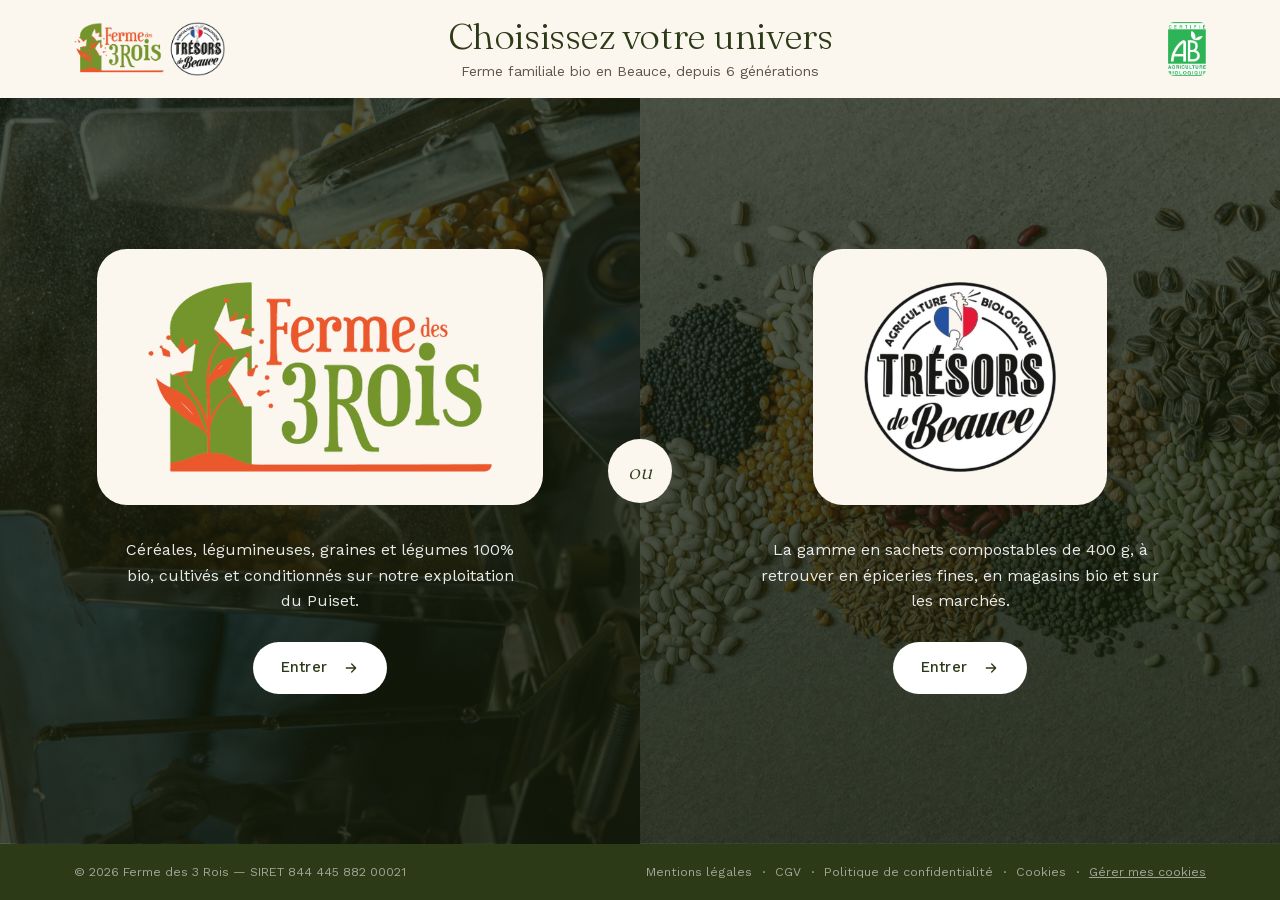
==== commit 42706953: "Entree centree sur les logos, retrait des mentions pro/particuliers et de "bientot en ligne" - ecran" ====
--- a/index.html
+++ b/index.html
@@ -4,14 +4,14 @@
 <meta charset="UTF-8">
 <meta name="viewport" content="width=device-width, initial-scale=1.0">
 <title>Ferme des 3 Rois & Trésors de Beauce — Producteur bio en Beauce</title>
-<meta name="description" content="Ferme familiale bio au cœur de la Beauce depuis 6 générations. Choisissez votre univers : Ferme des 3 Rois (vente directe aux professionnels) ou Trésors de Beauce (gamme en sachets de 400 g pour les particuliers et les épiceries).">
+<meta name="description" content="Ferme familiale bio au cœur de la Beauce depuis 6 générations. Choisissez votre univers : Ferme des 3 Rois ou Trésors de Beauce (gamme en sachets compostables de 400 g).">
 
 <link rel="canonical" href="https://www.fermedes3rois.com/">
 <meta property="og:type" content="website">
 <meta property="og:locale" content="fr_FR">
 <meta property="og:site_name" content="Ferme des 3 Rois — Trésors de Beauce">
 <meta property="og:title" content="Ferme des 3 Rois & Trésors de Beauce — Producteur bio en Beauce">
-<meta property="og:description" content="Ferme familiale bio au cœur de la Beauce depuis 6 générations. Choisissez votre univers : Ferme des 3 Rois (professionnels) ou Trésors de Beauce (particuliers et épiceries).">
+<meta property="og:description" content="Ferme familiale bio au cœur de la Beauce depuis 6 générations. Choisissez votre univers : Ferme des 3 Rois ou Trésors de Beauce.">
 <meta property="og:url" content="https://www.fermedes3rois.com/">
 <meta property="og:image" content="https://www.fermedes3rois.com/assets/images/real/ferme-de-loin.jpg">
 <meta name="twitter:card" content="summary_large_image">
@@ -42,15 +42,15 @@
   ]
 }
 </script>
-<link rel="stylesheet" href="assets/css/style.css">
+<link rel="stylesheet" href="assets/css/style.css?v=20261104b">
 </head>
 <body>
 <a class="skip-link" href="#main">Aller au contenu principal</a>
 
 <!-- ==========================================================
      ÉCRAN D'ENTRÉE — le visiteur choisit son univers :
-     Ferme des 3 Rois (professionnels) → ferme-des-3-rois.html
-     Trésors de Beauce (particuliers & épiceries) → tresors-de-beauce.html
+     Ferme des 3 Rois → ferme-des-3-rois.html
+     Trésors de Beauce → tresors-de-beauce.html
      Ensuite, le sélecteur de marque du header permet de basculer à tout moment.
      ========================================================== -->
 <div class="gate">
@@ -75,12 +75,11 @@
         <img src="assets/images/logo-ferme-des-3-rois.png" alt="">
       </div>
       <div class="gate-panel__body">
-        <span class="gate-panel__kicker">Professionnels</span>
-        <h2><a class="gate-panel__link" href="ferme-des-3-rois.html">Ferme des 3 Rois</a></h2>
-        <p>Vente directe au vrac et en sacs kraft cousus de 1, 5 ou 10 kg, pour restaurateurs, collectivités et magasins.</p>
-        <span class="btn btn-light gate-panel__cta" aria-hidden="true">Entrer
-          <svg viewBox="0 0 24 24" width="16" height="16" fill="none" stroke="currentColor" stroke-width="2" stroke-linecap="round" stroke-linejoin="round"><path d="M5 12h14M13 6l6 6-6 6"/></svg>
-        </span>
+        <h2 class="sr-only">Ferme des 3 Rois</h2>
+        <p>Céréales, légumineuses, graines et légumes 100% bio, cultivés et conditionnés sur notre exploitation du Puiset.</p>
+        <a class="btn btn-light gate-panel__cta gate-panel__link" href="ferme-des-3-rois.html">Entrer<span class="sr-only"> sur le site Ferme des 3 Rois</span>
+          <svg viewBox="0 0 24 24" width="16" height="16" fill="none" stroke="currentColor" stroke-width="2" stroke-linecap="round" stroke-linejoin="round" aria-hidden="true"><path d="M5 12h14M13 6l6 6-6 6"/></svg>
+        </a>
       </div>
     </article>
 
@@ -91,12 +90,11 @@
         <img src="assets/images/logo-tresors-de-beauce.png" alt="">
       </div>
       <div class="gate-panel__body">
-        <span class="gate-panel__kicker">Particuliers &amp; épiceries</span>
-        <h2><a class="gate-panel__link" href="tresors-de-beauce.html">Trésors de Beauce</a></h2>
-        <p>La gamme en sachets compostables de 400 g, à retrouver en épiceries fines, sur les marchés et bientôt en ligne.</p>
-        <span class="btn btn-light gate-panel__cta" aria-hidden="true">Entrer
-          <svg viewBox="0 0 24 24" width="16" height="16" fill="none" stroke="currentColor" stroke-width="2" stroke-linecap="round" stroke-linejoin="round"><path d="M5 12h14M13 6l6 6-6 6"/></svg>
-        </span>
+        <h2 class="sr-only">Trésors de Beauce</h2>
+        <p>La gamme en sachets compostables de 400 g, à retrouver en épiceries fines, en magasins bio et sur les marchés.</p>
+        <a class="btn btn-light gate-panel__cta gate-panel__link" href="tresors-de-beauce.html">Entrer<span class="sr-only"> sur le site Trésors de Beauce</span>
+          <svg viewBox="0 0 24 24" width="16" height="16" fill="none" stroke="currentColor" stroke-width="2" stroke-linecap="round" stroke-linejoin="round" aria-hidden="true"><path d="M5 12h14M13 6l6 6-6 6"/></svg>
+        </a>
       </div>
     </article>
 
@@ -113,6 +111,6 @@
 
 </div>
 
-<script src="assets/js/consent.js"></script>
+<script src="assets/js/consent.js?v=20261104b"></script>
 </body>
 </html>
--- a/assets/css/style.css
+++ b/assets/css/style.css
@@ -628,14 +628,10 @@
 @media (max-width:760px){.brands-pair{grid-template-columns:1fr;}}
 .brand-card{
   position:relative;min-height:440px;border-radius:var(--radius-lg);overflow:hidden;
-  display:flex;flex-direction:column;justify-content:space-between;padding:30px;
+  display:flex;flex-direction:column;justify-content:flex-end;padding:30px;
   background-color:var(--green-900);
   background-image:linear-gradient(180deg, rgba(20,28,10,.35) 0%, rgba(20,28,10,.15) 35%, rgba(20,28,10,.88) 100%), var(--brand-img);
   background-size:cover;background-position:center;
-}
-.brand-card__kicker{
-  align-self:flex-start;background:var(--white);color:var(--green-900);border-radius:100px;
-  padding:7px 16px;font-size:.72rem;font-weight:600;letter-spacing:.1em;text-transform:uppercase;
 }
 .brand-card__body h3{color:#fff;font-weight:300;font-size:clamp(1.9rem,3vw,2.5rem);letter-spacing:-0.015em;margin-bottom:12px;}
 .brand-card__body p{color:rgba(255,255,255,.88);font-size:.95rem;max-width:44ch;margin-bottom:24px;}
@@ -653,13 +649,12 @@
   font-size:.82rem;font-weight:500;color:rgba(255,255,255,.85);white-space:nowrap;
   transition:background .2s ease, color .2s ease;
 }
-.brand-switch__tabs a small{font-size:.7rem;font-weight:400;opacity:.75;}
 .brand-switch__tabs a:hover{background:rgba(255,255,255,.16);color:#fff;}
 html[data-brand="ferme"] .brand-switch a[data-brand-tab="ferme"],
 html[data-brand="tresors"] .brand-switch a[data-brand-tab="tresors"]{background:#fff;color:var(--green-900);}
 @media (max-width:720px){
   .brand-switch__wrap{padding:0 12px;height:40px;}
-  .brand-switch__label,.brand-switch__tabs a small{display:none;}
+  .brand-switch__label{display:none;}
   .brand-switch__tabs{width:100%;}
   .brand-switch__tabs a{flex:1;justify-content:center;padding:6px 8px;font-size:.78rem;}
 }
@@ -692,21 +687,17 @@
 
 .gate__panels{position:relative;flex:1;display:grid;grid-template-columns:1fr 1fr;min-height:520px;}
 @media (max-width:760px){.gate__panels{grid-template-columns:1fr;min-height:0;}}
+/* Le logo est l'élément principal du panneau ; la photo reste en fond, fortement assombrie. */
 .gate-panel{
-  position:relative;display:flex;flex-direction:column;justify-content:space-between;gap:48px;
+  position:relative;display:flex;flex-direction:column;align-items:center;justify-content:center;text-align:center;gap:32px;
   padding:clamp(24px,4vw,56px);color:#fff;background-color:var(--green-900);
-  background-image:linear-gradient(180deg, rgba(20,28,10,.45) 0%, rgba(20,28,10,.36) 40%, rgba(20,28,10,.92) 100%), var(--panel-img);
+  background-image:linear-gradient(180deg, rgba(20,28,10,.74) 0%, rgba(20,28,10,.82) 100%), var(--panel-img);
   background-size:cover;background-position:center;
 }
-.gate-panel__logo{align-self:flex-start;background:var(--cream);border-radius:var(--radius-md);padding:14px 22px;}
-.gate-panel__logo img{height:72px;width:auto;}
-.gate-panel__kicker{
-  display:inline-block;background:var(--white);color:var(--green-900);border-radius:100px;
-  padding:7px 16px;font-size:.72rem;font-weight:600;letter-spacing:.1em;text-transform:uppercase;margin-bottom:18px;
-}
-.gate-panel h2{color:#fff;font-weight:300;font-size:clamp(2.2rem,4.4vw,3.6rem);letter-spacing:-0.015em;margin-bottom:14px;}
-.gate-panel p{color:rgba(255,255,255,.88);font-size:1rem;max-width:42ch;margin-bottom:28px;}
-/* tout le panneau est cliquable (lien étiré sur le titre) */
+.gate-panel__logo{background:var(--cream);border-radius:var(--radius-lg);padding:clamp(22px,2.6vw,36px) clamp(30px,4vw,56px);}
+.gate-panel__logo img{height:clamp(104px,15vw,190px);width:auto;}
+.gate-panel p{color:rgba(255,255,255,.9);font-size:1rem;max-width:40ch;margin:0 auto 28px;}
+/* tout le panneau est cliquable (lien étiré sur le bouton « Entrer ») */
 .gate-panel__link::after{content:"";position:absolute;top:0;right:0;bottom:0;left:0;z-index:1;}
 .gate-panel__link:focus-visible{outline:none;}
 .gate-panel__link:focus-visible::after{outline:3px solid #fff;outline-offset:-8px;}
@@ -719,10 +710,10 @@
   font-family:var(--font-display);font-style:italic;font-weight:300;font-size:1.3rem;
 }
 @media (max-width:760px){
-  .gate-panel{min-height:46svh;gap:20px;padding:20px;}
-  .gate-panel__logo{padding:10px 16px;}
-  .gate-panel__logo img{height:44px;}
-  .gate-panel p{font-size:.92rem;margin-bottom:20px;}
+  .gate-panel{min-height:46svh;gap:18px;padding:20px;}
+  .gate-panel__logo{padding:14px 24px;border-radius:var(--radius-md);}
+  .gate-panel__logo img{height:84px;}
+  .gate-panel p{font-size:.92rem;margin-bottom:18px;}
 }
 .gate__foot{padding:18px 0;}
 .gate__foot .footer-bottom{border-top:none;padding-top:0;}
